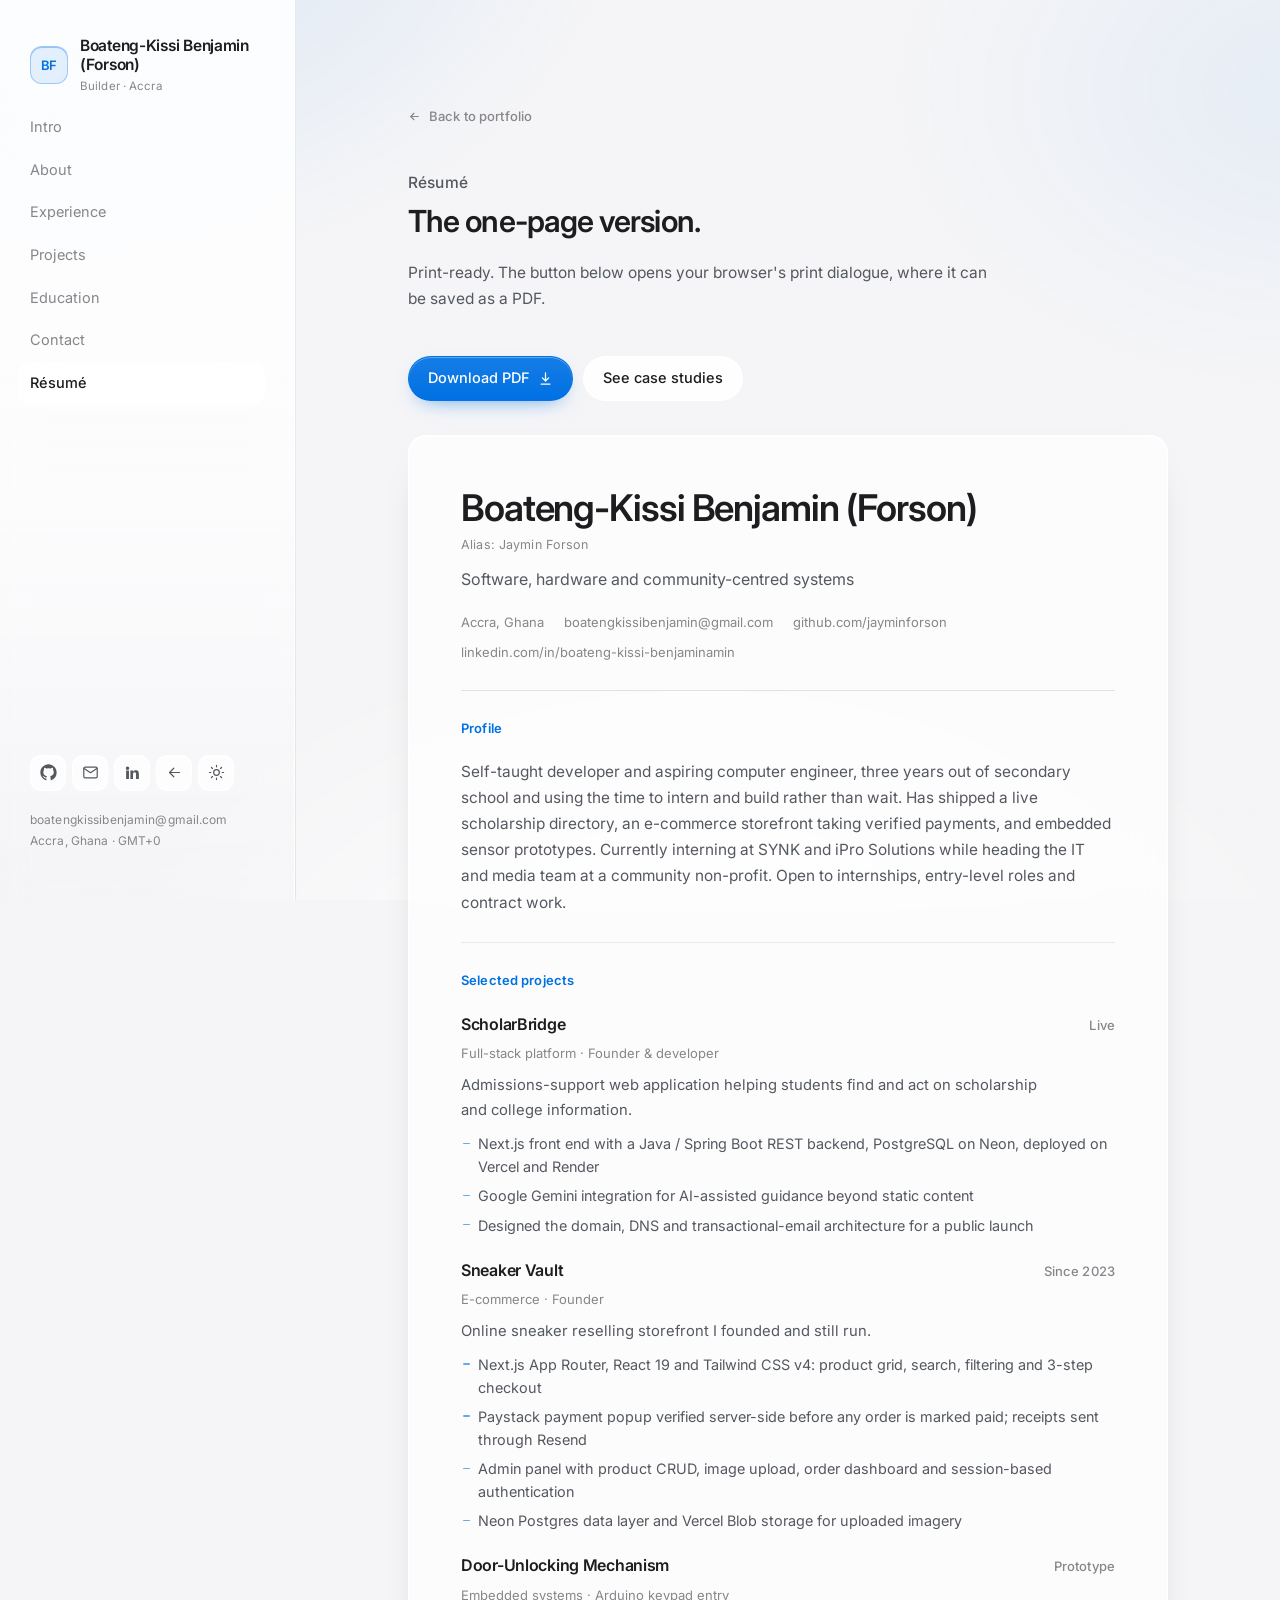
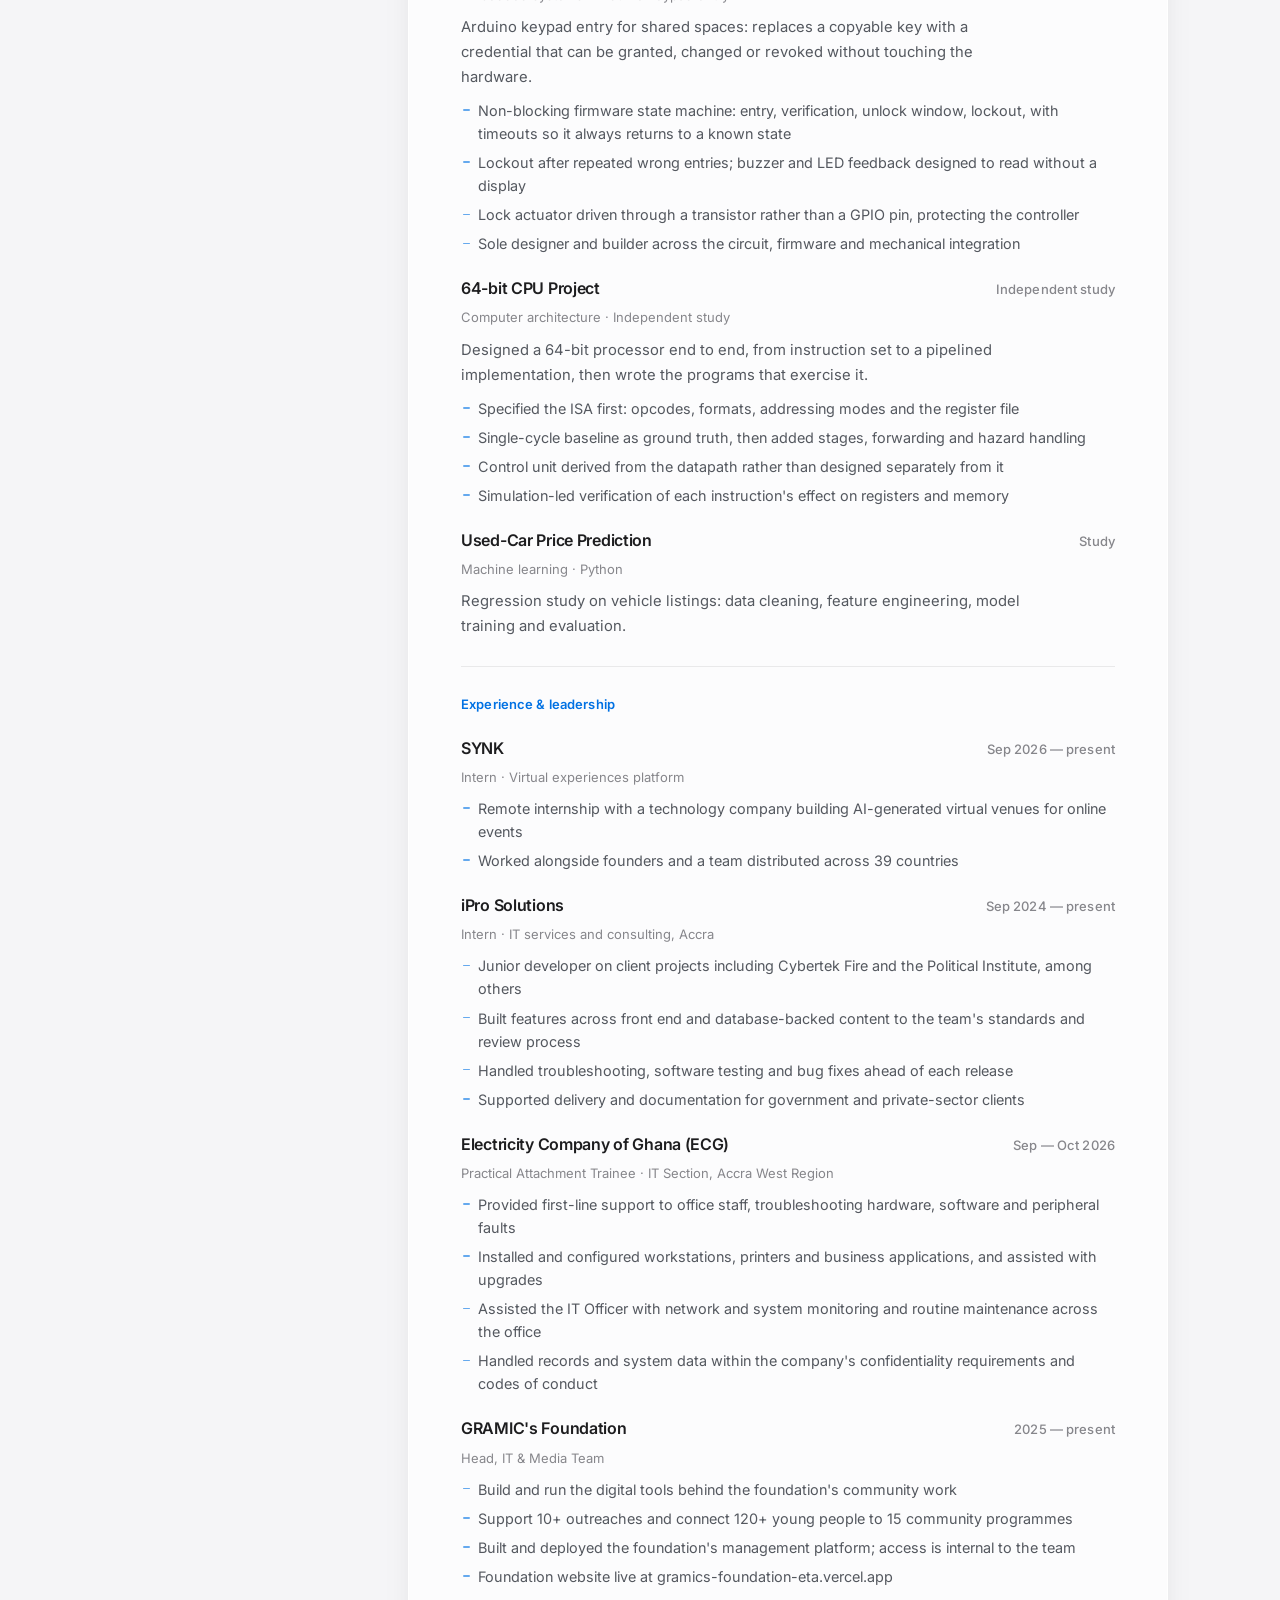
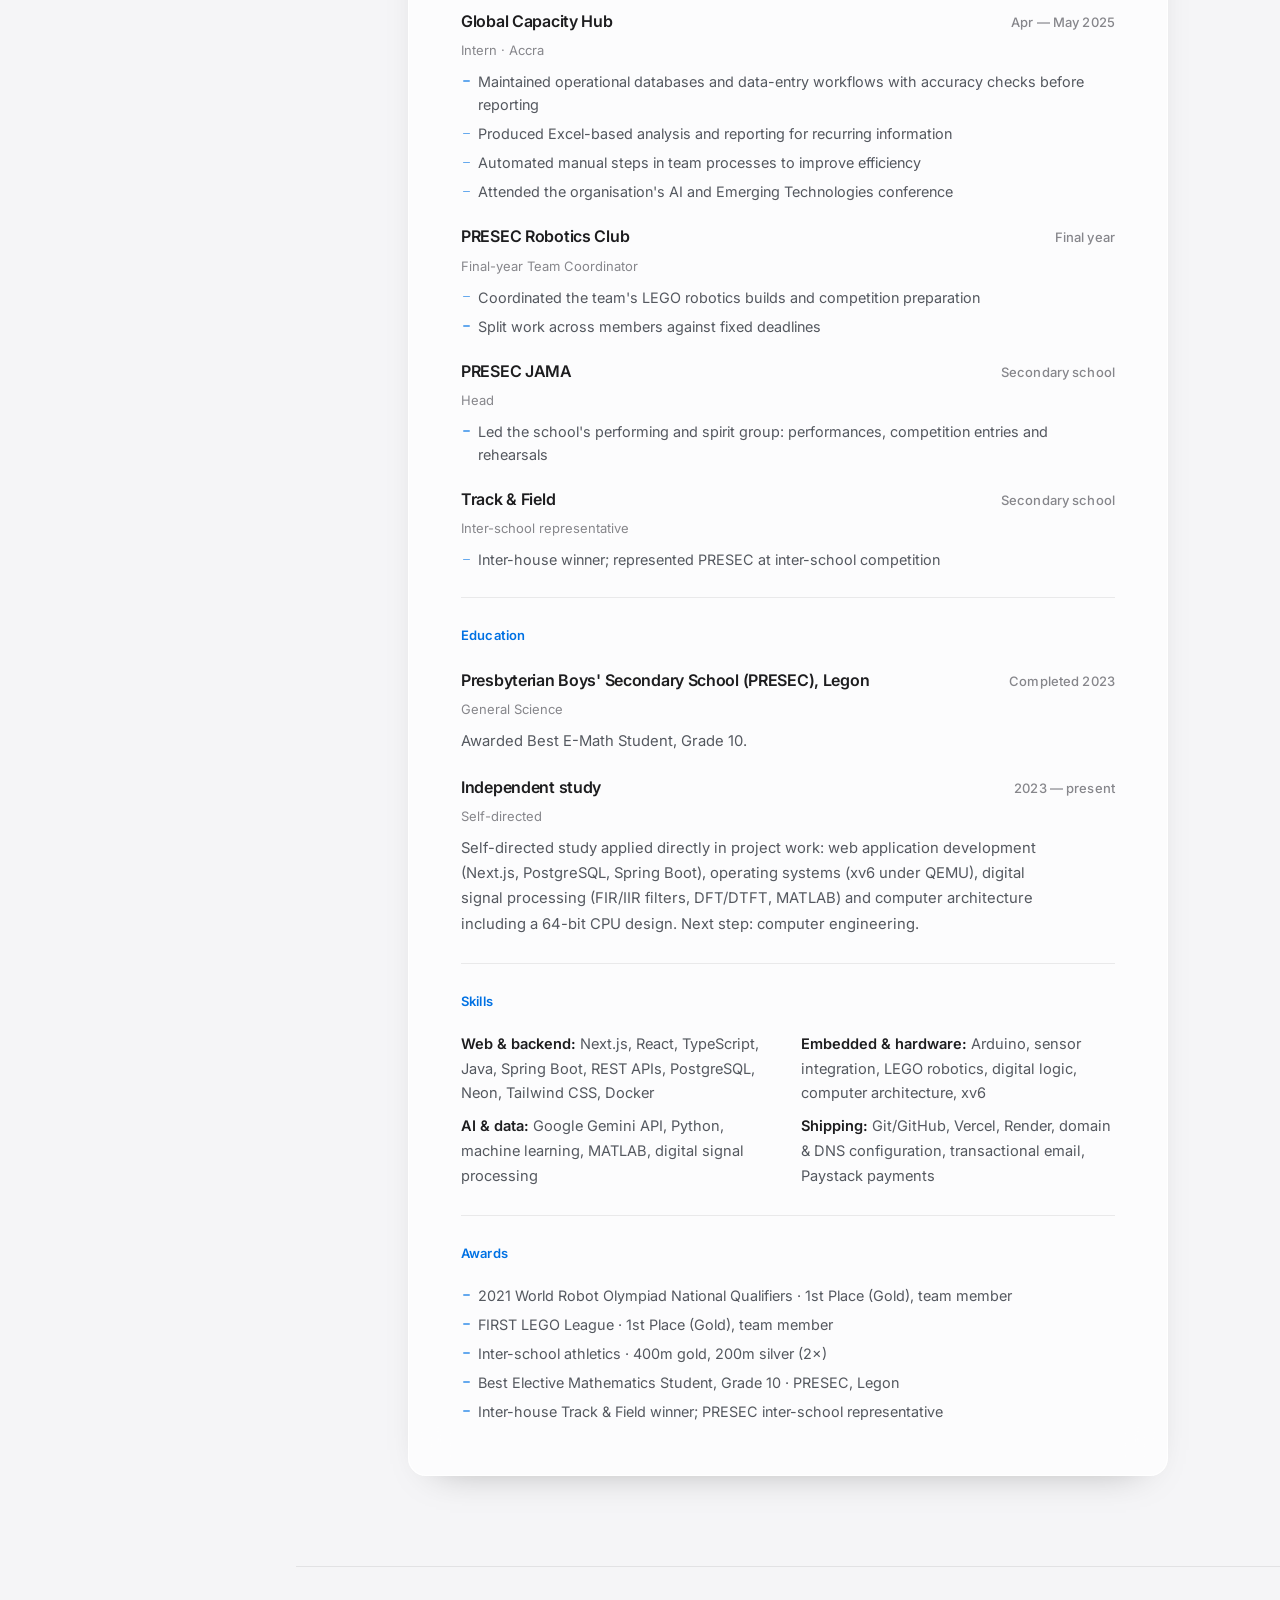
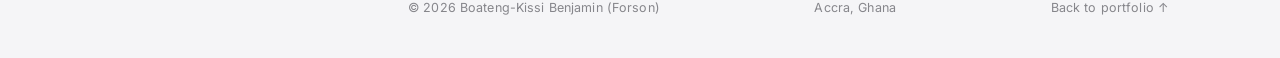
==== resume.html @ 43b71f5b "Drop the Sneaker Vault site link from the resume contact line The contact line already carried Linke" ====
<!DOCTYPE html>
<html lang="en" data-theme="light">
<head>
<meta charset="utf-8">
<meta name="viewport" content="width=device-width, initial-scale=1">
<title>Résumé — Boateng-Kissi Benjamin (Forson)</title>
<meta name="description" content="One-page résumé for Boateng-Kissi Benjamin (Forson): software platforms, embedded systems, community leadership and entrepreneurship.">
<meta name="theme-color" content="#f5f5f7">
<link rel="icon" href="assets/favicon.svg" type="image/svg+xml">
<meta property="og:type" content="website">
<meta property="og:title" content="Résumé — Boateng-Kissi Benjamin (Forson)">
<meta property="og:description" content="Software platforms, embedded systems, community leadership and entrepreneurship.">
<meta property="og:image" content="https://jayminforson.github.io/portfolio/assets/img/og-cover.png">
<meta name="twitter:card" content="summary_large_image">
<link rel="preconnect" href="https://fonts.googleapis.com">
<link rel="preconnect" href="https://fonts.gstatic.com" crossorigin>
<link href="https://fonts.googleapis.com/css2?family=Inter:wght@400;500;600&family=JetBrains+Mono:wght@400&display=swap" rel="stylesheet">
<link rel="stylesheet" href="assets/css/styles.css">
</head>
<body>
<a class="skip-link" href="#main">Skip to content</a>

<header class="topbar">
  <a class="brandmark" href="index.html">
    <span class="mono-badge" aria-hidden="true">BF</span>
    <span class="brandtext">B. Forson<span>Builder</span></span>
  </a>
  <div class="topbar-actions">
    <button class="iconbtn" data-theme-toggle type="button" aria-label="Switch to dark theme">
      <svg class="moon" viewBox="0 0 24 24" fill="none" stroke="currentColor" stroke-width="1.7" stroke-linecap="round" stroke-linejoin="round" aria-hidden="true"><path d="M21 12.79A9 9 0 1 1 11.21 3 7 7 0 0 0 21 12.79z"/></svg>
      <svg class="sun" viewBox="0 0 24 24" fill="none" stroke="currentColor" stroke-width="1.7" stroke-linecap="round" stroke-linejoin="round" aria-hidden="true"><circle cx="12" cy="12" r="4"/><path d="M12 2v2M12 20v2M4.9 4.9l1.4 1.4M17.7 17.7l1.4 1.4M2 12h2M20 12h2M4.9 19.1l1.4-1.4M17.7 6.3l1.4-1.4"/></svg>
    </button>
    <button class="iconbtn" id="menuBtn" type="button" aria-label="Open menu" aria-expanded="false" aria-controls="mobileNav">
      <svg viewBox="0 0 24 24" fill="none" stroke="currentColor" stroke-width="1.8" stroke-linecap="round" aria-hidden="true"><path d="M4 7h16M4 12h16M4 17h16"/></svg>
    </button>
  </div>
</header>

<nav id="mobileNav" aria-label="Primary">
  <div class="nav">
    <a href="index.html"><i>01</i> Intro</a>
    <a href="index.html#about"><i>02</i> About</a>
    <a href="index.html#experience"><i>03</i> Experience</a>
    <a href="index.html#projects"><i>04</i> Projects</a>
    <a href="index.html#education"><i>05</i> Education</a>
    <a href="index.html#contact"><i>06</i> Contact</a>
    <a href="resume.html"><i>07</i> Résumé</a>
  </div>
</nav>

<aside class="sidebar">
  <div>
    <div class="brandmark">
      <span class="mono-badge" aria-hidden="true">BF</span>
      <span class="brandtext">Boateng-Kissi Benjamin (Forson)<span>Builder · Accra</span></span>
    </div>
    <nav class="nav" aria-label="Sections">
      <a href="index.html#intro"><i>01</i> Intro</a>
      <a href="index.html#about"><i>02</i> About</a>
      <a href="index.html#experience"><i>03</i> Experience</a>
      <a href="index.html#projects"><i>04</i> Projects</a>
      <a href="index.html#education"><i>05</i> Education</a>
      <a href="index.html#contact"><i>06</i> Contact</a>
      <a href="resume.html" class="is-active"><i>07</i> Résumé</a>
    </nav>
  </div>

  <div class="sidefoot">
    <div class="socials">
      <a class="iconbtn" href="https://github.com/jayminforson" target="_blank" rel="noopener" aria-label="GitHub">
        <svg viewBox="0 0 24 24" fill="currentColor" aria-hidden="true"><path d="M12 .5C5.73.5.5 5.73.5 12.02c0 5.1 3.29 9.42 7.86 10.95.58.11.79-.25.79-.56v-2c-3.2.7-3.87-1.54-3.87-1.54-.53-1.34-1.29-1.7-1.29-1.7-1.05-.72.08-.7.08-.7 1.16.08 1.77 1.2 1.77 1.2 1.03 1.77 2.7 1.26 3.36.96.1-.75.4-1.26.73-1.55-2.55-.29-5.24-1.28-5.24-5.7 0-1.26.45-2.29 1.19-3.1-.12-.29-.52-1.46.11-3.05 0 0 .97-.31 3.18 1.18a11 11 0 0 1 5.8 0c2.2-1.49 3.17-1.18 3.17-1.18.63 1.59.23 2.76.12 3.05.74.81 1.18 1.84 1.18 3.1 0 4.43-2.69 5.4-5.25 5.69.41.36.78 1.06.78 2.14v3.17c0 .31.21.68.8.56A11.53 11.53 0 0 0 23.5 12.02C23.5 5.73 18.27.5 12 .5z"/></svg>
      </a>
      <a class="iconbtn" href="mailto:boatengkissibenjamin@gmail.com" aria-label="Email">
        <svg viewBox="0 0 24 24" fill="none" stroke="currentColor" stroke-width="1.7" stroke-linecap="round" stroke-linejoin="round" aria-hidden="true"><rect x="2.5" y="4.5" width="19" height="15" rx="2"/><path d="m3 6.5 9 6 9-6"/></svg>
      </a>
      <a class="iconbtn" href="https://www.linkedin.com/in/boateng-kissi-benjaminamin" target="_blank" rel="noopener" aria-label="LinkedIn">
        <svg viewBox="0 0 24 24" fill="currentColor" aria-hidden="true"><path d="M4.98 3.5a2.5 2.5 0 1 1 0 5 2.5 2.5 0 0 1 0-5zM3 9h4v12H3zM9 9h3.8v1.7h.05c.53-.95 1.83-1.95 3.77-1.95C20.4 8.75 21 11.1 21 14.2V21h-4v-6c0-1.43-.03-3.27-2-3.27-2 0-2.3 1.56-2.3 3.17V21H9z"/></svg>
      </a>
      <a class="iconbtn" href="index.html" aria-label="Back to portfolio">
        <svg viewBox="0 0 24 24" fill="none" stroke="currentColor" stroke-width="1.7" stroke-linecap="round" stroke-linejoin="round" aria-hidden="true"><path d="M19 12H5M11 18l-6-6 6-6"/></svg>
      </a>
      <button class="iconbtn" data-theme-toggle type="button" aria-label="Switch to dark theme">
        <svg class="moon" viewBox="0 0 24 24" fill="none" stroke="currentColor" stroke-width="1.7" stroke-linecap="round" stroke-linejoin="round" aria-hidden="true"><path d="M21 12.79A9 9 0 1 1 11.21 3 7 7 0 0 0 21 12.79z"/></svg>
        <svg class="sun" viewBox="0 0 24 24" fill="none" stroke="currentColor" stroke-width="1.7" stroke-linecap="round" stroke-linejoin="round" aria-hidden="true"><circle cx="12" cy="12" r="4"/><path d="M12 2v2M12 20v2M4.9 4.9l1.4 1.4M17.7 17.7l1.4 1.4M2 12h2M20 12h2M4.9 19.1l1.4-1.4M17.7 6.3l1.4-1.4"/></svg>
      </button>
    </div>
    <p class="sideline">boatengkissibenjamin@gmail.com<br>Accra, Ghana · GMT+0</p>
  </div>
</aside>

<main class="main" id="main">

  <section class="section cs-top">
    <div class="wrap">
      <a class="backlink no-print" href="index.html">
        <svg viewBox="0 0 24 24" fill="none" stroke="currentColor" stroke-width="2" stroke-linecap="round" stroke-linejoin="round" aria-hidden="true"><path d="M19 12H5M11 18l-6-6 6-6"/></svg>
        Back to portfolio
      </a>

      <div class="section-head reveal no-print">
        <p class="sec-label"><b>R</b> Résumé</p>
        <h1>The one-page version.</h1>
        <p>Print-ready. The button below opens your browser's print dialogue, where it can be saved as a PDF.</p>
      </div>

      <div class="hero-links no-print" style="margin-bottom:34px">
        <button class="btn btn--solid" type="button" data-print>
          Download PDF
          <svg viewBox="0 0 24 24" fill="none" stroke="currentColor" stroke-width="2" stroke-linecap="round" stroke-linejoin="round" aria-hidden="true"><path d="M12 3v12M7 11l5 5 5-5M5 21h14"/></svg>
        </button>
        <a class="btn" href="index.html#projects">See case studies</a>
      </div>

      <article class="resume-doc reveal">
        <header>
          <p class="res-name">Boateng-Kissi Benjamin (Forson)<span>Alias: Jaymin Forson</span></p>
          <p class="res-sub">Software, hardware and community-centred systems</p>
          <div class="contact-line">
            <span>Accra, Ghana</span>
            <a href="mailto:boatengkissibenjamin@gmail.com">boatengkissibenjamin@gmail.com</a>
            <a href="https://github.com/jayminforson">github.com/jayminforson</a>
            <a href="https://www.linkedin.com/in/boateng-kissi-benjaminamin">linkedin.com/in/boateng-kissi-benjaminamin</a>
          </div>
        </header>

        <div class="res-block">
          <h2>Profile</h2>
          <p style="font-size:15.4px;color:var(--text-2);margin:0;max-width:66ch">
            Self-taught developer and aspiring computer engineer, three years out of
            secondary school and using the time to intern and build rather than wait. Has
            shipped a live scholarship directory, an e-commerce storefront taking verified
            payments, and embedded sensor prototypes. Currently interning at SYNK and iPro
            Solutions while heading the IT and media team at a community non-profit. Open to
            internships, entry-level roles and contract work.
          </p>
        </div>

        <div class="res-block">
          <h2>Selected projects</h2>

          <div class="res-item">
            <div class="res-top">
              <div><h3>ScholarBridge</h3><span class="res-sub2">Full-stack platform · Founder &amp; developer</span></div>
              <span class="res-date">Live</span>
            </div>
            <p>Admissions-support web application helping students find and act on scholarship and college information.</p>
            <ul>
              <li>Next.js front end with a Java / Spring Boot REST backend, PostgreSQL on Neon, deployed on Vercel and Render</li>
              <li>Google Gemini integration for AI-assisted guidance beyond static content</li>
              <li>Designed the domain, DNS and transactional-email architecture for a public launch</li>
            </ul>
          </div>

          <div class="res-item">
            <div class="res-top">
              <div><h3>Sneaker Vault</h3><span class="res-sub2">E-commerce · Founder</span></div>
              <span class="res-date">Since 2023</span>
            </div>
            <p>Online sneaker reselling storefront I founded and still run.</p>
            <ul>
              <li>Next.js App Router, React 19 and Tailwind CSS v4: product grid, search, filtering and 3-step checkout</li>
              <li>Paystack payment popup verified server-side before any order is marked paid; receipts sent through Resend</li>
              <li>Admin panel with product CRUD, image upload, order dashboard and session-based authentication</li>
              <li>Neon Postgres data layer and Vercel Blob storage for uploaded imagery</li>
            </ul>
          </div>

          <div class="res-item">
            <div class="res-top">
              <div><h3>Door-Unlocking Mechanism</h3><span class="res-sub2">Embedded systems · Arduino keypad entry</span></div>
              <span class="res-date">Prototype</span>
            </div>
            <p>Arduino keypad entry for shared spaces: replaces a copyable key with a credential that can be granted, changed or revoked without touching the hardware.</p>
            <ul>
              <li>Non-blocking firmware state machine: entry, verification, unlock window, lockout, with timeouts so it always returns to a known state</li>
              <li>Lockout after repeated wrong entries; buzzer and LED feedback designed to read without a display</li>
              <li>Lock actuator driven through a transistor rather than a GPIO pin, protecting the controller</li>
              <li>Sole designer and builder across the circuit, firmware and mechanical integration</li>
            </ul>
          </div>

          <div class="res-item">
            <div class="res-top">
              <div><h3>64-bit CPU Project</h3><span class="res-sub2">Computer architecture · Independent study</span></div>
              <span class="res-date">Independent study</span>
            </div>
            <p>Designed a 64-bit processor end to end, from instruction set to a pipelined implementation, then wrote the programs that exercise it.</p>
            <ul>
              <li>Specified the ISA first: opcodes, formats, addressing modes and the register file</li>
              <li>Single-cycle baseline as ground truth, then added stages, forwarding and hazard handling</li>
              <li>Control unit derived from the datapath rather than designed separately from it</li>
              <li>Simulation-led verification of each instruction's effect on registers and memory</li>
            </ul>
          </div>

          <div class="res-item">
            <div class="res-top">
              <div><h3>Used-Car Price Prediction</h3><span class="res-sub2">Machine learning · Python</span></div>
              <span class="res-date">Study</span>
            </div>
            <p>Regression study on vehicle listings: data cleaning, feature engineering, model training and evaluation.</p>
          </div>
        </div>

        <div class="res-block">
          <h2>Experience &amp; leadership</h2>

          <div class="res-item">
            <div class="res-top">
              <div><h3>SYNK</h3><span class="res-sub2">Intern &middot; Virtual experiences platform</span></div>
              <span class="res-date">Sep 2026 — present</span>
            </div>
            <ul>
              <li>Remote internship with a technology company building AI-generated virtual venues for online events</li>
              <li>Worked alongside founders and a team distributed across 39 countries</li>
            </ul>
          </div>

          <div class="res-item">
            <div class="res-top">
              <div><h3>iPro Solutions</h3><span class="res-sub2">Intern &middot; IT services and consulting, Accra</span></div>
              <span class="res-date">Sep 2024 — present</span>
            </div>
            <ul>
              <li>Junior developer on client projects including Cybertek Fire and the Political Institute, among others</li>
              <li>Built features across front end and database-backed content to the team's standards and review process</li>
              <li>Handled troubleshooting, software testing and bug fixes ahead of each release</li>
              <li>Supported delivery and documentation for government and private-sector clients</li>
            </ul>
          </div>

          <div class="res-item">
            <div class="res-top">
              <div><h3>Electricity Company of Ghana (ECG)</h3><span class="res-sub2">Practical Attachment Trainee &middot; IT Section, Accra West Region</span></div>
              <span class="res-date">Sep — Oct 2026</span>
            </div>
            <ul>
              <li>Provided first-line support to office staff, troubleshooting hardware, software and peripheral faults</li>
              <li>Installed and configured workstations, printers and business applications, and assisted with upgrades</li>
              <li>Assisted the IT Officer with network and system monitoring and routine maintenance across the office</li>
              <li>Handled records and system data within the company's confidentiality requirements and codes of conduct</li>
            </ul>
          </div>

          <div class="res-item">
            <div class="res-top">
              <div><h3>GRAMIC's Foundation</h3><span class="res-sub2">Head, IT &amp; Media Team</span></div>
              <span class="res-date">2025 — present</span>
            </div>
            <ul>
              <li>Build and run the digital tools behind the foundation's community work</li>
              <li>Support 10+ outreaches and connect 120+ young people to 15 community programmes</li>
              <li>Built and deployed the foundation's management platform; access is internal to the team</li>
              <li>Foundation website live at gramics-foundation-eta.vercel.app</li>
            </ul>
          </div>

          <div class="res-item">
            <div class="res-top">
              <div><h3>Global Capacity Hub</h3><span class="res-sub2">Intern &middot; Accra</span></div>
              <span class="res-date">Apr — May 2025</span>
            </div>
            <ul>
              <li>Maintained operational databases and data-entry workflows with accuracy checks before reporting</li>
              <li>Produced Excel-based analysis and reporting for recurring information</li>
              <li>Automated manual steps in team processes to improve efficiency</li>
              <li>Attended the organisation's AI and Emerging Technologies conference</li>
            </ul>
          </div>

          <div class="res-item">
            <div class="res-top">
              <div><h3>PRESEC Robotics Club</h3><span class="res-sub2">Final-year Team Coordinator</span></div>
              <span class="res-date">Final year</span>
            </div>
            <ul>
              <li>Coordinated the team's LEGO robotics builds and competition preparation</li>
              <li>Split work across members against fixed deadlines</li>
            </ul>
          </div>

          <div class="res-item">
            <div class="res-top">
              <div><h3>PRESEC JAMA</h3><span class="res-sub2">Head</span></div>
              <span class="res-date">Secondary school</span>
            </div>
            <ul>
              <li>Led the school's performing and spirit group: performances, competition entries and rehearsals</li>
            </ul>
          </div>

          <div class="res-item">
            <div class="res-top">
              <div><h3>Track &amp; Field</h3><span class="res-sub2">Inter-school representative</span></div>
              <span class="res-date">Secondary school</span>
            </div>
            <ul>
              <li>Inter-house winner; represented PRESEC at inter-school competition</li>
            </ul>
          </div>
        </div>

        <div class="res-block">
          <h2>Education</h2>
          <div class="res-item">
            <div class="res-top">
              <div><h3>Presbyterian Boys' Secondary School (PRESEC), Legon</h3><span class="res-sub2">General Science</span></div>
              <span class="res-date">Completed 2023</span>
            </div>
            <p>Awarded Best E-Math Student, Grade 10.</p>
          </div>
          <div class="res-item">
            <div class="res-top">
              <div><h3>Independent study</h3><span class="res-sub2">Self-directed</span></div>
              <span class="res-date">2023 — present</span>
            </div>
            <p>Self-directed study applied directly in project work: web application development (Next.js, PostgreSQL, Spring Boot), operating systems (xv6 under QEMU), digital signal processing (FIR/IIR filters, DFT/DTFT, MATLAB) and computer architecture including a 64-bit CPU design. Next step: computer engineering.</p>
          </div>
        </div>

        <div class="res-block">
          <h2>Skills</h2>
          <div class="res-cols">
            <div>
              <p><strong>Web &amp; backend:</strong> Next.js, React, TypeScript, Java, Spring Boot, REST APIs, PostgreSQL, Neon, Tailwind CSS, Docker</p>
              <p style="margin-top:8px"><strong>AI &amp; data:</strong> Google Gemini API, Python, machine learning, MATLAB, digital signal processing</p>
            </div>
            <div>
              <p><strong>Embedded &amp; hardware:</strong> Arduino, sensor integration, LEGO robotics, digital logic, computer architecture, xv6</p>
              <p style="margin-top:8px"><strong>Shipping:</strong> Git/GitHub, Vercel, Render, domain &amp; DNS configuration, transactional email, Paystack payments</p>
            </div>
          </div>
        </div>

        <div class="res-block">
          <h2>Awards</h2>
          <div class="res-item">
            <ul>
              <li>2021 World Robot Olympiad National Qualifiers · 1st Place (Gold), team member</li>
              <li>FIRST LEGO League · 1st Place (Gold), team member</li>
              <li>Inter-school athletics · 400m gold, 200m silver (2&times;)</li>
              <li>Best Elective Mathematics Student, Grade 10 · PRESEC, Legon</li>
              <li>Inter-house Track &amp; Field winner; PRESEC inter-school representative</li>
            </ul>
          </div>
        </div>
      </article>
    </div>
  </section>

  <footer class="site-footer no-print">
    <div class="wrap">
      <div class="footline">
        <span>&copy; <span data-year>2026</span> Boateng-Kissi Benjamin (Forson)</span>
        <span>Accra, Ghana</span>
        <a href="index.html">Back to portfolio ↑</a>
      </div>
    </div>
  </footer>

</main>

<script src="assets/js/main.js" defer></script>
</body>
</html>
---- assets/css/styles.css ----
/* ============================================================
   Boateng-Kissi Benjamin Forson — personal portfolio
   Single-column, sidebar-led. Liquid-glass, light-first with a
   dark toggle. No build step.
   ============================================================ */

:root{
  color-scheme:dark;
  --bg:#0b0c0e;
  --bg-2:rgba(255,255,255,.05);
  --bg-3:rgba(255,255,255,.085);
  --text:#f2f2f4;
  --text-2:#a9aeb6;
  --text-3:#787d86;
  --line:rgba(255,255,255,.11);
  --line-2:rgba(255,255,255,.075);
  --accent:#0a84ff;
  --accent-ink:#ffffff;
  --accent-soft:rgba(10,132,255,.18);
  --ok:#30d158;
  --shadow:0 18px 44px -26px rgba(0,0,0,.95);
  --sidebar:296px;
  --col:760px;
  --r:14px;
  --r-lg:18px;
  --glass:rgba(255,255,255,.055);
  --glass-2:rgba(255,255,255,.09);
  --glass-b:rgba(255,255,255,.11);
  --hi:rgba(255,255,255,.15);
  --blur:saturate(180%) blur(22px);
  --f-display:"Inter",ui-sans-serif,system-ui,-apple-system,sans-serif;
  --f-body:"Inter",ui-sans-serif,system-ui,-apple-system,sans-serif;
  --f-mono:"JetBrains Mono",ui-monospace,SFMono-Regular,Menlo,monospace;
  --ease:cubic-bezier(.32,.72,.28,1);
}

[data-theme="light"]{
  color-scheme:light;
  --bg:#f5f5f7;
  --bg-2:rgba(255,255,255,.72);
  --bg-3:rgba(255,255,255,.92);
  --text:#1d1d1f;
  --text-2:#54585f;
  --text-3:#86868b;
  --line:rgba(0,0,0,.11);
  --line-2:rgba(0,0,0,.075);
  --accent:#0071e3;
  --accent-ink:#ffffff;
  --accent-soft:rgba(0,113,227,.1);
  --ok:#34c759;
  --shadow:0 16px 40px -28px rgba(0,0,0,.4);
  --glass:rgba(255,255,255,.7);
  --glass-2:rgba(255,255,255,.88);
  --glass-b:rgba(255,255,255,.95);
  --hi:rgba(255,255,255,1);
  --blur:saturate(180%) blur(20px);
}

*,*::before,*::after{box-sizing:border-box}
html{-webkit-text-size-adjust:100%;scroll-behavior:smooth}
@media (prefers-reduced-motion:reduce){html{scroll-behavior:auto}}
body{
  margin:0;background:var(--bg);color:var(--text);
  font-family:var(--f-body);font-size:16px;line-height:1.7;
  -webkit-font-smoothing:antialiased;text-rendering:optimizeLegibility;
  overflow-x:hidden;
}
body::before{
  content:"";position:fixed;inset:0;z-index:-1;pointer-events:none;
  background:
    radial-gradient(880px 620px at 6% -12%, color-mix(in srgb,var(--accent) 26%,transparent), transparent 64%),
    radial-gradient(720px 520px at 102% 10%, color-mix(in srgb,var(--accent) 12%,transparent), transparent 60%),
    radial-gradient(1100px 720px at 55% 115%, rgba(255,255,255,.06), transparent 62%);
}
[data-theme="light"] body::before{
  background:
    radial-gradient(880px 620px at 6% -12%, color-mix(in srgb,var(--accent) 12%,transparent), transparent 62%),
    radial-gradient(720px 520px at 102% 10%, color-mix(in srgb,var(--accent) 6%,transparent), transparent 58%),
    radial-gradient(1100px 720px at 55% 115%, rgba(255,255,255,.9), transparent 60%);
}
img,svg{max-width:100%;display:block}
a{color:inherit;text-decoration:none}
p{margin:0 0 1.1em}
ul{margin:0;padding:0;list-style:none}
button{font:inherit;color:inherit;cursor:pointer}
::selection{background:var(--accent);color:var(--accent-ink)}
code{font-family:var(--f-mono);font-size:.9em}

.sr-only{position:absolute;width:1px;height:1px;padding:0;margin:-1px;overflow:hidden;clip:rect(0,0,0,0);white-space:nowrap;border:0}
.skip-link{position:fixed;top:-60px;left:16px;z-index:200;background:var(--accent);color:var(--accent-ink);
  padding:10px 18px;border-radius:100px;font-size:14px;font-weight:500;transition:top .2s}
.skip-link:focus{top:16px}

:focus-visible{outline:2px solid var(--accent);outline-offset:3px;border-radius:8px}

/* ---------- glass ---------- */
.glass,
.sidebar,.topbar,#mobileNav,.pill,.btn,.tag,.iconbtn,.copybtn,.mono-badge,
.fact,.spec,.resume-doc,.proj,.callout,.nav a.is-active{
  -webkit-backdrop-filter:var(--blur);
  backdrop-filter:var(--blur);
}

/* ---------- layout ---------- */
.shell{display:block}
.sidebar{
  position:fixed;top:0;left:0;bottom:0;width:var(--sidebar);z-index:60;
  padding:clamp(28px,4vh,52px) 30px;
  display:flex;flex-direction:column;justify-content:space-between;gap:32px;
  background:linear-gradient(180deg,var(--glass-2),var(--glass) 55%,transparent);
  border-right:1px solid var(--line-2);
  box-shadow:inset -1px 0 0 var(--hi);
}

.main{margin-left:var(--sidebar);min-height:100vh;display:flex;flex-direction:column}
.wrap{width:100%;max-width:calc(var(--col) + 2 * clamp(24px,5vw,72px));
  margin:0 auto;padding:0 clamp(24px,5vw,72px)}

/* ---------- sidebar bits ---------- */
.brandmark{display:flex;align-items:center;gap:12px;margin-bottom:14px}
.mono-badge{
  width:38px;height:38px;flex:none;border-radius:12px;
  display:grid;place-items:center;
  font-family:var(--f-body);font-size:13px;font-weight:600;letter-spacing:-.01em;
  background:var(--accent-soft);color:var(--accent);
  border:1px solid color-mix(in srgb,var(--accent) 30%,transparent);
  box-shadow:inset 0 1px 0 color-mix(in srgb,var(--accent) 35%,transparent);
}
.brandtext{font-family:var(--f-display);font-weight:600;font-size:15.5px;line-height:1.25;letter-spacing:-.018em}
.brandtext span{display:block;color:var(--text-3);font-family:var(--f-body);font-size:11.5px;
  font-weight:400;letter-spacing:.01em;margin-top:4px}

.nav{display:flex;flex-direction:column;gap:2px}
.nav a{
  position:relative;display:flex;align-items:center;gap:10px;
  padding:8px 12px;margin-left:-12px;border-radius:10px;
  font-size:14.5px;color:var(--text-3);
  transition:color .2s var(--ease),background .2s var(--ease);
}
.nav a i{display:none}
.nav a::after{content:none}
.nav a:hover{color:var(--text);background:var(--glass)}
.nav a.is-active{color:var(--text);background:var(--glass);
  box-shadow:inset 0 1px 0 var(--hi);font-weight:500}

.sidefoot{display:flex;flex-direction:column;gap:18px}
.socials{display:flex;gap:6px;align-items:center}
.iconbtn{
  width:36px;height:36px;display:grid;place-items:center;border-radius:11px;
  border:1px solid var(--glass-b);background:var(--glass);color:var(--text-2);
  box-shadow:inset 0 1px 0 var(--hi);transition:.2s var(--ease);
}
.iconbtn:hover{color:var(--accent);border-color:color-mix(in srgb,var(--accent) 45%,transparent);
  background:var(--accent-soft);transform:translateY(-1px)}
.iconbtn svg{width:17px;height:17px}
.sideline{font-family:var(--f-body);font-size:12px;letter-spacing:.01em;
  color:var(--text-3);line-height:1.75}

/* ---------- mobile bar ---------- */
.topbar{
  display:none;position:fixed;top:0;left:0;right:0;z-index:70;
  padding:12px clamp(18px,5vw,28px);
  align-items:center;justify-content:space-between;gap:14px;
  background:var(--glass-2);
  border-bottom:1px solid var(--line-2);
  box-shadow:inset 0 -1px 0 var(--hi);
}
.topbar .brandmark{margin:0}
.topbar .mono-badge{width:32px;height:32px;font-size:12px;border-radius:10px}
.topbar-actions{display:flex;gap:8px}
#mobileNav{
  display:none;position:fixed;inset:60px 0 auto 0;z-index:69;
  background:var(--glass-2);border-bottom:1px solid var(--line);
  padding:14px clamp(18px,5vw,28px) 22px;
  box-shadow:inset 0 -1px 0 var(--hi);
}
#mobileNav.open{display:block}
#mobileNav .nav a{font-size:16px;padding:11px 12px;margin-left:-12px;border-radius:12px}

/* ---------- typography ---------- */
.eyebrow{
  font-family:var(--f-body);font-size:12.5px;font-weight:500;letter-spacing:.02em;
  color:var(--accent);margin:0 0 18px;display:flex;align-items:center;gap:10px;
}
.eyebrow::before{content:"";width:24px;height:1px;background:var(--accent);opacity:.6}

h1,h2,h3,h4{font-family:var(--f-display);font-weight:600;letter-spacing:-.024em;margin:0}
.display{font-size:clamp(2.5rem,6.4vw,4.15rem);line-height:1.04;letter-spacing:-.032em;margin:0}
.hero-name{font-size:clamp(2.3rem,5.6vw,3.7rem);line-height:1.06;letter-spacing:-.034em;
  margin:0 0 18px;text-wrap:balance}
.lede{font-size:clamp(1.05rem,1.7vw,1.2rem);line-height:1.6;color:var(--text-2);max-width:62ch}
.muted{color:var(--text-2)}
.accent{color:var(--accent)}
strong{font-weight:600;color:var(--text)}
em{font-style:italic;color:var(--text)}

.section{padding:clamp(64px,10vh,112px) 0;position:relative}
.section + .section{border-top:1px solid var(--line-2)}
.section-head{margin-bottom:clamp(30px,4vw,44px)}
.sec-label{
  font-family:var(--f-body);font-size:13px;font-weight:500;letter-spacing:.01em;
  color:var(--text-3);margin:0 0 10px;display:flex;gap:10px;align-items:baseline;
}
.sec-label b{display:none}
.section-head h2{font-size:clamp(1.5rem,2.6vw,1.9rem);letter-spacing:-.03em}
.section-head p{margin:12px 0 0;color:var(--text-2);max-width:60ch;font-size:15.5px}

/* ---------- hero ---------- */
.hero{padding:clamp(84px,15vh,150px) 0 clamp(56px,8vh,84px)}
.pill{
  display:inline-flex;align-items:center;gap:9px;
  padding:6px 15px 6px 12px;border-radius:100px;
  background:var(--glass);border:1px solid var(--glass-b);
  box-shadow:inset 0 1px 0 var(--hi);
  font-size:12.5px;font-weight:500;color:var(--text-2);
  margin-bottom:26px;
}
.pill .dot{width:7px;height:7px;border-radius:50%;background:var(--ok);
  box-shadow:0 0 0 0 color-mix(in srgb,var(--ok) 70%,transparent);animation:pulse 2.4s infinite}
@keyframes pulse{
  0%{box-shadow:0 0 0 0 color-mix(in srgb,var(--ok) 55%,transparent)}
  70%{box-shadow:0 0 0 8px transparent}
  100%{box-shadow:0 0 0 0 transparent}
}
@media (prefers-reduced-motion:reduce){.pill .dot{animation:none}}
.hero-role{
  font-family:var(--f-display);font-size:clamp(1.1rem,2vw,1.4rem);font-weight:500;
  color:var(--text);letter-spacing:-.022em;margin:0 0 20px;
}
.hero-hook{font-size:clamp(1rem,1.5vw,1.1rem);color:var(--text-2);max-width:60ch;margin-bottom:32px}
.hero-links{display:flex;flex-wrap:wrap;gap:10px}

.btn{
  display:inline-flex;align-items:center;gap:8px;
  padding:9px 19px;border-radius:100px;font-size:14.5px;font-weight:500;
  border:1px solid var(--glass-b);background:var(--glass-2);color:var(--text);
  box-shadow:inset 0 1px 0 var(--hi);
  transition:.2s var(--ease);
}
.btn svg{width:15px;height:15px;transition:transform .2s var(--ease)}
.btn:hover{border-color:color-mix(in srgb,var(--accent) 50%,transparent);color:var(--accent);
  transform:translateY(-1px)}
.btn:hover svg{transform:translate(2px,-2px)}
.btn--solid{
  background:linear-gradient(180deg,color-mix(in srgb,var(--accent) 92%,white),var(--accent));
  border-color:color-mix(in srgb,var(--accent) 70%,transparent);
  color:var(--accent-ink);
  box-shadow:inset 0 1px 0 rgba(255,255,255,.32),0 8px 22px -12px color-mix(in srgb,var(--accent) 80%,transparent);
}
.btn--solid:hover{color:var(--accent-ink);transform:translateY(-1px);
  filter:brightness(1.06)}
.sec-more{display:flex;margin-top:34px}

/* ---------- prose ---------- */
.prose p{font-size:16.5px;line-height:1.75;color:var(--text-2);max-width:66ch}
.prose p:first-child{color:var(--text);font-size:17.5px}
.prose a{color:var(--accent);border-bottom:1px solid color-mix(in srgb,var(--accent) 35%,transparent);
  transition:border-color .18s}
.prose a:hover{border-color:var(--accent)}

.split{display:grid;grid-template-columns:1fr;gap:34px}
@media (min-width:900px){
  .split--media{grid-template-columns:1fr 268px;gap:44px;align-items:start}
}

.frame figcaption{
  font-family:var(--f-body);font-size:12px;letter-spacing:.01em;
  color:var(--text-3);margin-top:11px;
}
figure{margin:0}

/* ---------- timeline ---------- */
.jobs{display:flex;flex-direction:column}
.job{
  display:grid;grid-template-columns:1fr;gap:6px;
  padding:26px 0;border-top:1px solid var(--line-2);position:relative;
}
.job:first-child{border-top:0;padding-top:0}
.job-when{
  font-family:var(--f-body);font-size:13px;font-weight:500;letter-spacing:.01em;
  color:var(--text-3);padding-top:5px;
}
.job h3{font-size:17px;letter-spacing:-.02em;line-height:1.35}
.job h3 a{color:var(--text);transition:color .18s}
.job h3 a:hover{color:var(--accent)}
.job-role{font-family:var(--f-body);font-size:13.5px;font-weight:500;color:var(--accent);
  margin:5px 0 12px;letter-spacing:0}
.job p{font-size:15.4px;color:var(--text-2);margin:0 0 12px;max-width:64ch}
.job ul{display:flex;flex-direction:column;gap:7px;margin-bottom:14px}
.job ul li{position:relative;padding-left:19px;font-size:14.8px;color:var(--text-2);line-height:1.65}
.job ul li::before{content:"";position:absolute;left:2px;top:.72em;width:7px;height:1.5px;
  background:var(--accent);opacity:.6;border-radius:2px}
.tags{display:flex;flex-wrap:wrap;gap:7px}
.tag{
  font-family:var(--f-body);font-size:11.5px;font-weight:500;letter-spacing:.01em;
  color:var(--text-3);border:1px solid var(--glass-b);border-radius:100px;
  padding:4px 11px;background:var(--glass);
  box-shadow:inset 0 1px 0 var(--hi);
}
.tag--accent{color:var(--accent);border-color:color-mix(in srgb,var(--accent) 35%,transparent);
  background:var(--accent-soft)}
@media (min-width:760px){
  .job{grid-template-columns:140px 1fr;gap:26px}
}

/* ---------- projects ---------- */
.projects{display:flex;flex-direction:column;gap:3px}
.proj{
  position:relative;display:grid;grid-template-columns:auto 1fr;gap:16px;
  padding:24px 20px;border-radius:var(--r-lg);
  border:1px solid transparent;
  transition:background .22s var(--ease),border-color .22s var(--ease),transform .22s var(--ease);
}
.proj:hover{background:var(--glass);border-color:var(--glass-b);
  box-shadow:inset 0 1px 0 var(--hi),var(--shadow);transform:translateY(-1px)}
.proj + .proj{border-top:1px solid transparent}
.proj-idx{
  font-family:var(--f-body);font-size:12.5px;font-weight:500;color:var(--text-3);
  padding-top:5px;letter-spacing:.01em;transition:color .2s;
}
.proj:hover .proj-idx{color:var(--accent)}
.proj-folder{display:none}
.proj h3{font-size:17.5px;letter-spacing:-.022em;margin-bottom:9px}
.proj h3 a::after{content:"";position:absolute;inset:0}
.proj h3 a{transition:color .18s}
.proj:hover h3 a{color:var(--accent)}
.proj p{font-size:15.2px;color:var(--text-2);margin:0 0 13px;max-width:62ch}
.proj .tags{margin-bottom:0}
.proj-ext{
  position:absolute;top:24px;right:20px;width:26px;height:26px;
  display:grid;place-items:center;color:var(--text-3);opacity:0;
  transform:translate(-6px,6px);transition:.24s var(--ease);
}
.proj:hover .proj-ext{opacity:1;transform:none;color:var(--accent)}
.proj-ext svg{width:16px;height:16px}
.proj .status{display:inline-block}

.status{
  font-family:var(--f-body);font-size:12px;font-weight:500;letter-spacing:.01em;
  color:var(--text-3);margin-bottom:11px;display:block;
}
.status::before{content:"";display:inline-block;width:6px;height:6px;border-radius:50%;
  vertical-align:1px;margin-right:8px;background:var(--accent)}
.status--planned::before{background:var(--text-3)}

/* ---------- education ---------- */
.edu-list{display:flex;flex-direction:column;gap:0}
.edu{display:grid;grid-template-columns:1fr;gap:4px;padding:22px 0;border-top:1px solid var(--line-2)}
.edu:first-child{border-top:0;padding-top:0}
.edu-when{font-family:var(--f-body);font-size:13px;font-weight:500;letter-spacing:.01em;
  text-transform:none;color:var(--text-3);padding-top:4px}
.edu h3{font-size:16.5px;letter-spacing:-.02em;margin-bottom:5px}
.edu .job-role{margin-bottom:9px}
.edu p{font-size:15.2px;color:var(--text-2);margin:0;max-width:62ch}
.edu ul{display:flex;flex-direction:column;gap:7px;margin-top:11px}
.edu ul li{position:relative;padding-left:19px;font-size:15.2px;color:var(--text-2);line-height:1.6;max-width:62ch}
.edu ul li::before{content:"";position:absolute;left:2px;top:.72em;width:7px;height:1.5px;
  background:var(--accent);opacity:.6;border-radius:2px}
@media (min-width:760px){.edu{grid-template-columns:140px 1fr;gap:26px}}

.factgrid{display:grid;grid-template-columns:repeat(auto-fit,minmax(172px,1fr));gap:12px;margin-top:26px}
.fact{background:var(--glass);border:1px solid var(--glass-b);border-radius:var(--r);
  padding:16px 18px;box-shadow:inset 0 1px 0 var(--hi)}
.fact dt{font-family:var(--f-body);font-size:12px;font-weight:500;letter-spacing:.01em;
  color:var(--text-3);margin-bottom:7px}
.fact dd{margin:0;font-family:var(--f-display);font-size:19px;font-weight:600;letter-spacing:-.024em}
.fact dd small{display:block;font-family:var(--f-body);font-size:12.5px;font-weight:400;
  color:var(--text-3);margin-top:5px;letter-spacing:0}

/* ---------- contact ---------- */
.chan{display:flex;flex-direction:column;border-top:1px solid var(--line-2)}
.chan a,.chan div{
  display:flex;align-items:center;justify-content:space-between;gap:16px;
  padding:17px 4px;border-bottom:1px solid var(--line-2);
  transition:padding .2s var(--ease),color .2s;
}
.chan a:hover{padding-left:12px;color:var(--accent)}
.chan-label{font-family:var(--f-body);font-size:12.5px;font-weight:500;letter-spacing:.01em;
  color:var(--text-3);flex:none;width:104px}
.chan-val{font-size:15.4px;word-break:break-word;text-align:right}
.chan a:hover .chan-label{color:var(--accent)}
.chan .arrow{width:15px;height:15px;flex:none;opacity:.45;transition:.2s}
.chan a:hover .arrow{opacity:1;transform:translate(2px,-2px)}
.copybtn{
  border:1px solid var(--glass-b);background:var(--glass);border-radius:100px;
  font-family:var(--f-body);font-size:12.5px;font-weight:500;letter-spacing:.01em;
  padding:7px 15px;color:var(--text-2);box-shadow:inset 0 1px 0 var(--hi);transition:.18s;
}
.copybtn:hover{color:var(--accent);border-color:color-mix(in srgb,var(--accent) 45%,transparent);
  background:var(--accent-soft)}

/* ---------- footer ---------- */
.site-footer{margin-top:auto;border-top:1px solid var(--line-2);padding:30px 0 40px}
.footline{display:flex;flex-wrap:wrap;gap:14px 26px;align-items:center;justify-content:space-between;
  font-family:var(--f-body);font-size:12.5px;letter-spacing:.01em;color:var(--text-3)}
.footline a{transition:color .18s}
.footline a:hover{color:var(--accent)}

/* ---------- case study ---------- */
.cs-top{padding-top:clamp(72px,12vh,104px)}
.backlink{
  display:inline-flex;align-items:center;gap:8px;font-family:var(--f-body);
  font-size:13px;font-weight:500;letter-spacing:.01em;color:var(--text-3);
  margin-bottom:30px;transition:.18s;
}
.backlink:hover{color:var(--accent);gap:12px}
.backlink svg{width:13px;height:13px}
.cs-kicker{font-family:var(--f-body);font-size:13px;font-weight:500;letter-spacing:.01em;
  color:var(--accent);margin:0 0 14px}
.cs h1{font-size:clamp(2.1rem,5vw,3.1rem);letter-spacing:-.032em;line-height:1.07;margin-bottom:18px}
.cs .lede{margin-bottom:34px}
.frame img{border-radius:var(--r);border:1px solid var(--line-2);width:100%;height:auto}

.spec{display:grid;grid-template-columns:repeat(auto-fit,minmax(190px,1fr));gap:0;
  border:1px solid var(--glass-b);border-radius:var(--r);overflow:hidden;
  background:var(--glass);margin-top:30px;box-shadow:inset 0 1px 0 var(--hi)}
.spec > div{padding:15px 17px;border-right:1px solid var(--line-2);border-bottom:1px solid var(--line-2)}
.spec dt{font-family:var(--f-body);font-size:12px;font-weight:500;letter-spacing:.01em;
  color:var(--text-3);margin-bottom:6px}
.spec dd{margin:0;font-size:14.6px;color:var(--text);line-height:1.55}
.spec dd a{color:var(--accent);word-break:break-all}

.case-section{padding:clamp(38px,5vw,54px) 0;border-top:1px solid var(--line-2)}
.case-section h2{
  font-family:var(--f-body);font-size:13px;font-weight:600;letter-spacing:.01em;
  color:var(--text-3);margin-bottom:20px;
}
.case-body p{font-size:16.4px;line-height:1.75;color:var(--text-2);max-width:68ch}
.case-body p:first-child{color:var(--text)}
.case-body ul{display:flex;flex-direction:column;gap:11px;margin-top:18px}
.case-body ul li{position:relative;padding-left:22px;font-size:15.6px;color:var(--text-2);line-height:1.7;max-width:66ch}
.case-body ul li::before{content:"";position:absolute;left:2px;top:.78em;width:9px;height:1.5px;
  background:var(--accent);opacity:.6;border-radius:2px}
.case-body a{color:var(--accent);border-bottom:1px solid color-mix(in srgb,var(--accent) 35%,transparent)}
.case-body a:hover{border-color:var(--accent)}
.callout{background:var(--accent-soft);border:1px solid color-mix(in srgb,var(--accent) 25%,transparent);
  border-radius:var(--r);padding:20px 22px;margin-top:24px;
  box-shadow:inset 0 1px 0 color-mix(in srgb,var(--accent) 25%,transparent)}
.callout p{margin:0;font-size:15.6px;color:var(--text)}

.linklist{display:flex;flex-direction:column;border-top:1px solid var(--line-2)}
.linklist a{
  display:flex;align-items:baseline;justify-content:space-between;gap:16px;flex-wrap:wrap;
  padding:16px 4px;border-bottom:1px solid var(--line-2);
  font-size:15.5px;transition:.2s var(--ease);border-bottom-color:var(--line-2);
}
.linklist a:hover{padding-left:11px;color:var(--accent);border-bottom-color:color-mix(in srgb,var(--accent) 40%,transparent)}
.linklist span{font-family:var(--f-body);font-size:12.5px;font-weight:500;color:var(--text-3);letter-spacing:.01em}
.linklist a:hover span{color:var(--accent)}

.case-nav{display:flex;gap:14px;flex-wrap:wrap;justify-content:space-between;
  padding-top:26px;margin-top:8px;border-top:1px solid var(--line-2)}
.case-nav a{font-family:var(--f-body);font-size:13px;font-weight:500;letter-spacing:.01em;
  color:var(--text-3);display:inline-flex;align-items:center;gap:9px;transition:.18s}
.case-nav a:hover{color:var(--accent)}
.case-nav a svg{width:14px;height:14px}

/* ---------- resume ---------- */
.resume-doc{background:var(--glass);border:1px solid var(--glass-b);border-radius:var(--r-lg);
  padding:clamp(28px,5vw,52px);box-shadow:inset 0 1px 0 var(--hi),var(--shadow)}
.res-name{font-family:var(--f-display);font-size:clamp(1.7rem,3.4vw,2.3rem);font-weight:600;
  letter-spacing:-.03em;line-height:1.1;margin:0}
.res-name span{display:block;font-family:var(--f-body);font-size:12.5px;font-weight:400;
  letter-spacing:.01em;color:var(--text-3);margin-top:10px}
.res-sub{font-size:16px;color:var(--text-2);margin:14px 0 18px}
.contact-line{display:flex;flex-wrap:wrap;gap:8px 20px;font-family:var(--f-body);font-size:13px;
  color:var(--text-3);padding-bottom:26px;border-bottom:1px solid var(--line)}
.contact-line a:hover{color:var(--accent)}
.res-block{padding:26px 0;border-bottom:1px solid var(--line-2)}
.res-block:last-child{border-bottom:0;padding-bottom:0}
.res-block > h2{
  font-family:var(--f-body);font-size:13px;font-weight:600;letter-spacing:.01em;
  color:var(--accent);margin-bottom:20px;
}
.res-item{margin-bottom:20px}
.res-item:last-child{margin-bottom:0}
.res-top{display:flex;gap:14px;align-items:baseline;justify-content:space-between;flex-wrap:wrap}
.res-top h3{font-size:16px;letter-spacing:-.018em}
.res-sub2{font-family:var(--f-body);font-size:13px;color:var(--text-3);display:block;margin-top:4px}
.res-date{font-family:var(--f-body);font-size:13px;font-weight:500;color:var(--text-3);
  letter-spacing:.01em;white-space:nowrap}
.res-item p{font-size:14.8px;color:var(--text-2);margin:9px 0 0;max-width:64ch}
.res-item ul{display:flex;flex-direction:column;gap:6px;margin-top:9px}
.res-item ul li{position:relative;padding-left:17px;font-size:14.4px;color:var(--text-2);line-height:1.6}
.res-item ul li::before{content:"";position:absolute;left:2px;top:.72em;width:7px;height:1.5px;
  background:var(--accent);opacity:.6;border-radius:2px}
.res-cols{display:grid;grid-template-columns:1fr;gap:10px}
@media (min-width:700px){.res-cols{grid-template-columns:1fr 1fr;gap:26px}}
.res-cols p{font-size:14.6px;color:var(--text-2);margin:0}
.res-cols strong{color:var(--text);font-weight:600}

/* ---------- reveal ---------- */
@media (scripting: enabled){
  .reveal{opacity:0;transform:translateY(18px);
    transition:opacity .65s var(--ease),transform .65s var(--ease)}
  .reveal.in{opacity:1;transform:none}
}
@media (prefers-reduced-motion:reduce){
  .reveal{opacity:1!important;transform:none!important;transition:none}
}

/* ---------- responsive ---------- */
@media (max-width:1023px){
  .sidebar{display:none}
  .main{margin-left:0;padding-top:60px}
  .topbar{display:flex}
  .proj-ext{opacity:1;transform:none}
}
@media (max-width:520px){
  .chan-label{width:auto}
  .chan a,.chan div{flex-direction:column;align-items:flex-start;gap:5px}
  .chan-val{text-align:left}
  .job ul li{font-size:14.4px}
}

/* ---------- print ---------- */
@media print{
  *{backdrop-filter:none!important;-webkit-backdrop-filter:none!important}
  .sidebar,.topbar,#mobileNav,.site-footer,.no-print{display:none!important}
  .main{margin:0}
  body,body::before{background:#fff!important;color:#000}
  body::before{display:none}
  .wrap{max-width:none;padding:0}
  .resume-doc{background:#fff;border:0;box-shadow:none;padding:0;border-radius:0}
  .section{padding:0;border:0}
  .res-block{page-break-inside:avoid;border-bottom:1px solid #ddd;padding:16px 0}
  .res-block > h2{color:#000;border-bottom:1px solid #000;padding-bottom:5px}
  .res-name span,.res-sub,.res-date,.res-item p,.res-item ul li,.res-cols p,.contact-line{color:#333}
  .res-item ul li::before,.job ul li::before{background:#666}
  .fact,.spec{background:#fff;border-color:#ddd;box-shadow:none}
  a{color:#000!important}
  .cs-top{padding-top:0}
}

/* ---------- compat / refinements ---------- */
.btn--primary{background:linear-gradient(180deg,color-mix(in srgb,var(--accent) 92%,white),var(--accent));
  border-color:color-mix(in srgb,var(--accent) 70%,transparent);color:var(--accent-ink);
  box-shadow:inset 0 1px 0 rgba(255,255,255,.32)}
.btn--primary:hover{color:var(--accent-ink);border-color:var(--accent);filter:brightness(1.06)}
.btn--ghost{background:var(--glass);border-color:var(--glass-b);color:var(--text-2);
  box-shadow:inset 0 1px 0 var(--hi)}
.btn--ghost:hover{color:var(--accent);border-color:color-mix(in srgb,var(--accent) 45%,transparent);
  background:var(--accent-soft)}

.section--tight{padding:clamp(36px,6vh,64px) 0}

.cs-hero{display:block}
.cs-hero .spec{margin-top:26px}

.case-grid{display:block}

.sun{display:none}
[data-theme="light"] .moon{display:none}
[data-theme="light"] .sun{display:block}

@media print{
  .case-nav,.backlink,.pill{display:none!important}
  .section{page-break-inside:auto}
}

.hero + .section{border-top:1px solid var(--line-2)}
.cs-top + .section{border-top:0}
.section-head h1{font-size:clamp(1.5rem,2.6vw,1.9rem);letter-spacing:-.03em}

/* ---------- resume: keep the downloaded PDF to two pages ---------- */
@page{size:A4;margin:10mm}
@media print{
  /* a reveal target that was never observed must still print */
  .reveal{opacity:1!important;transform:none!important}

  .res-name{font-size:19.5px;line-height:1.15;letter-spacing:-.02em}
  .res-name span{font-size:10.2px;line-height:1.45;margin-top:4px}
  .res-sub{font-size:12.5px;line-height:1.5;margin:6px 0 8px}
  .contact-line{gap:4px 14px;font-size:10.4px;line-height:1.45;padding-bottom:11px}

  /* let long sections break between items instead of jumping a whole page */
  .res-block{padding:0 0 10px;page-break-inside:auto;break-inside:auto}
  .res-block > h2{font-size:11.2px;line-height:1.45;margin-bottom:5px;padding-bottom:3px}

  /* title, role and date share one line */
  .res-top{flex-wrap:nowrap;gap:0 14px}
  .res-top > div{display:flex;flex-wrap:wrap;align-items:baseline;gap:0 8px;min-width:0}
  .res-top h3{font-size:12.8px;line-height:1.3}
  .res-sub2{font-size:10.2px;line-height:1.4;margin-top:0}
  .res-date{font-size:10.2px;line-height:1.4}

  .res-item{margin-bottom:6px;page-break-inside:avoid;break-inside:avoid}
  .res-item p{font-size:11.8px!important;line-height:1.39;margin-top:5px!important;
    max-width:none!important;orphans:2;widows:2}
  .res-block > p{font-size:11.8px!important;line-height:1.39;margin:0!important;
    max-width:none!important;orphans:2;widows:2}
  .res-item ul{gap:2px;margin-top:4px}
  .res-item ul li{font-size:11.6px;line-height:1.36;padding-left:14px;orphans:2;widows:2}
  .res-item ul li::before{width:6px;top:.66em}

  .res-cols{gap:22px}
  .res-cols p{font-size:11.6px!important;line-height:1.39;margin-top:6px!important}
  .res-cols p:first-child{margin-top:0!important}
}
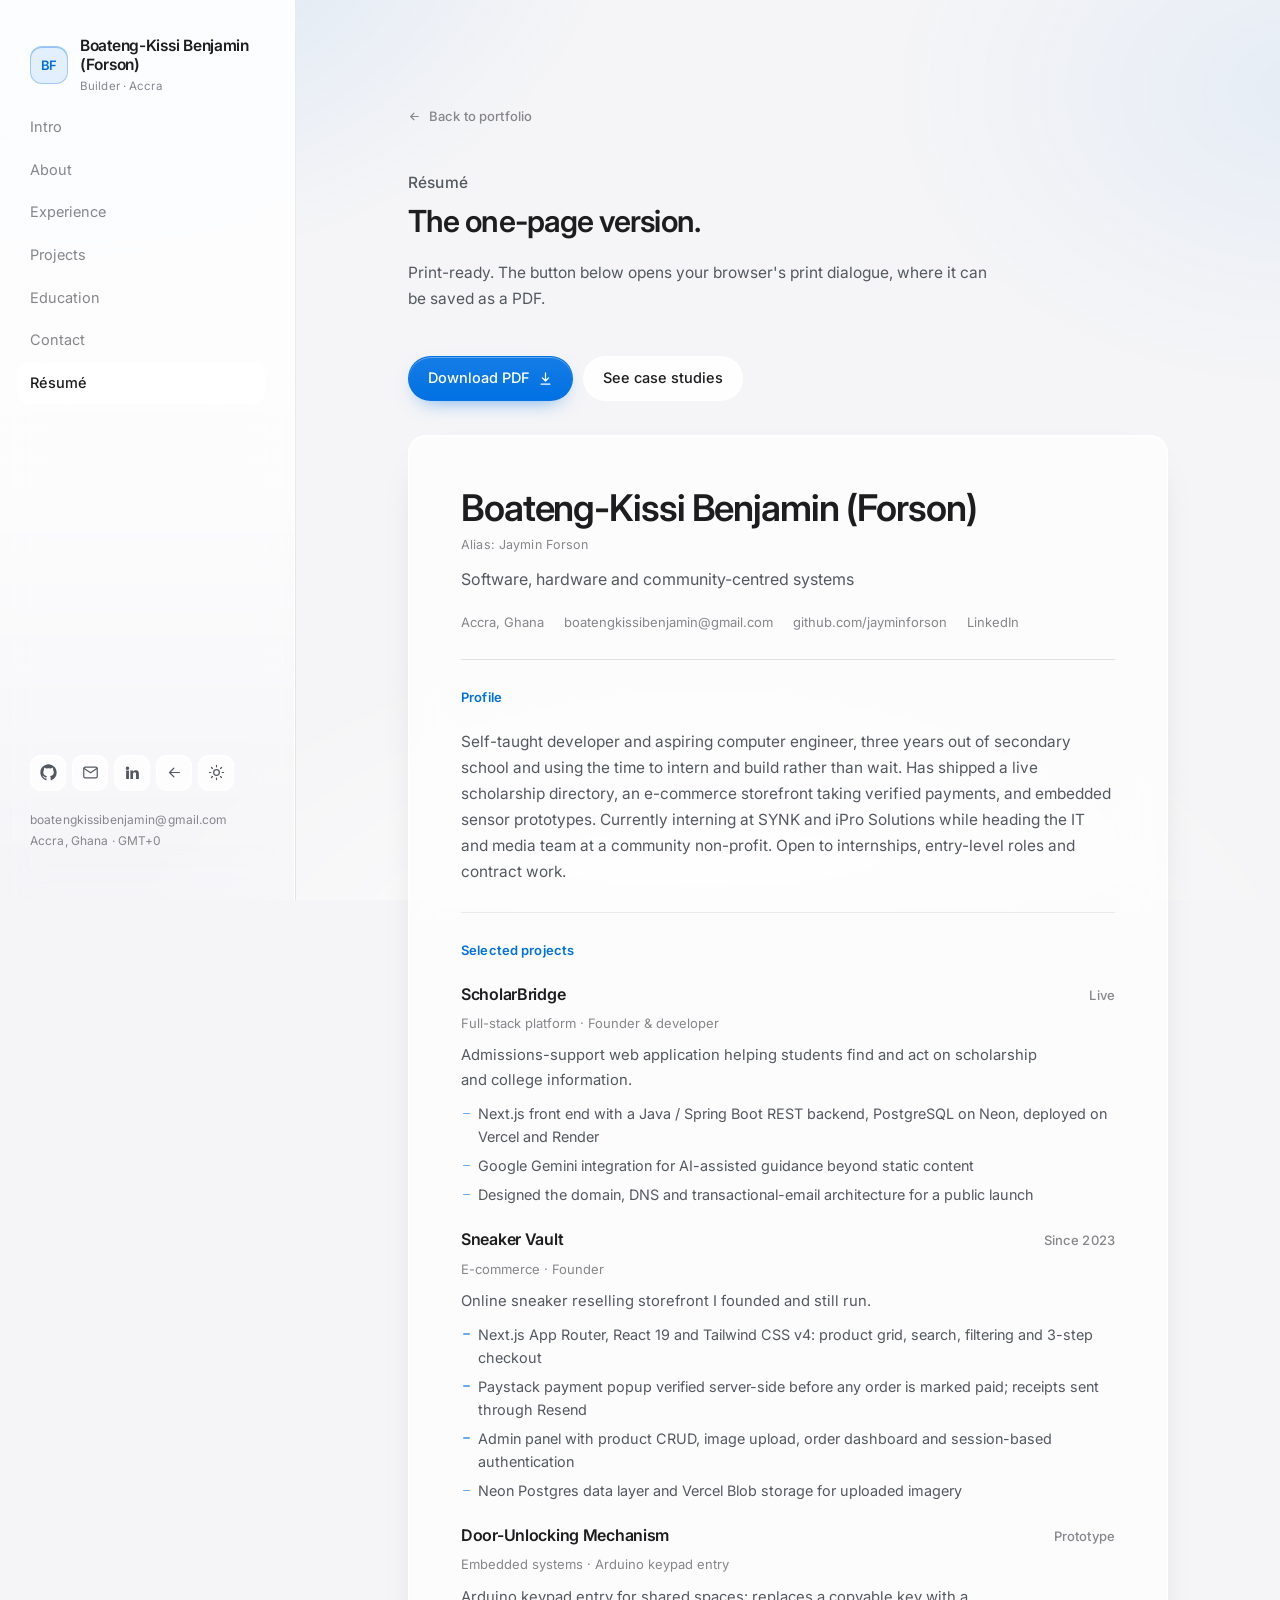
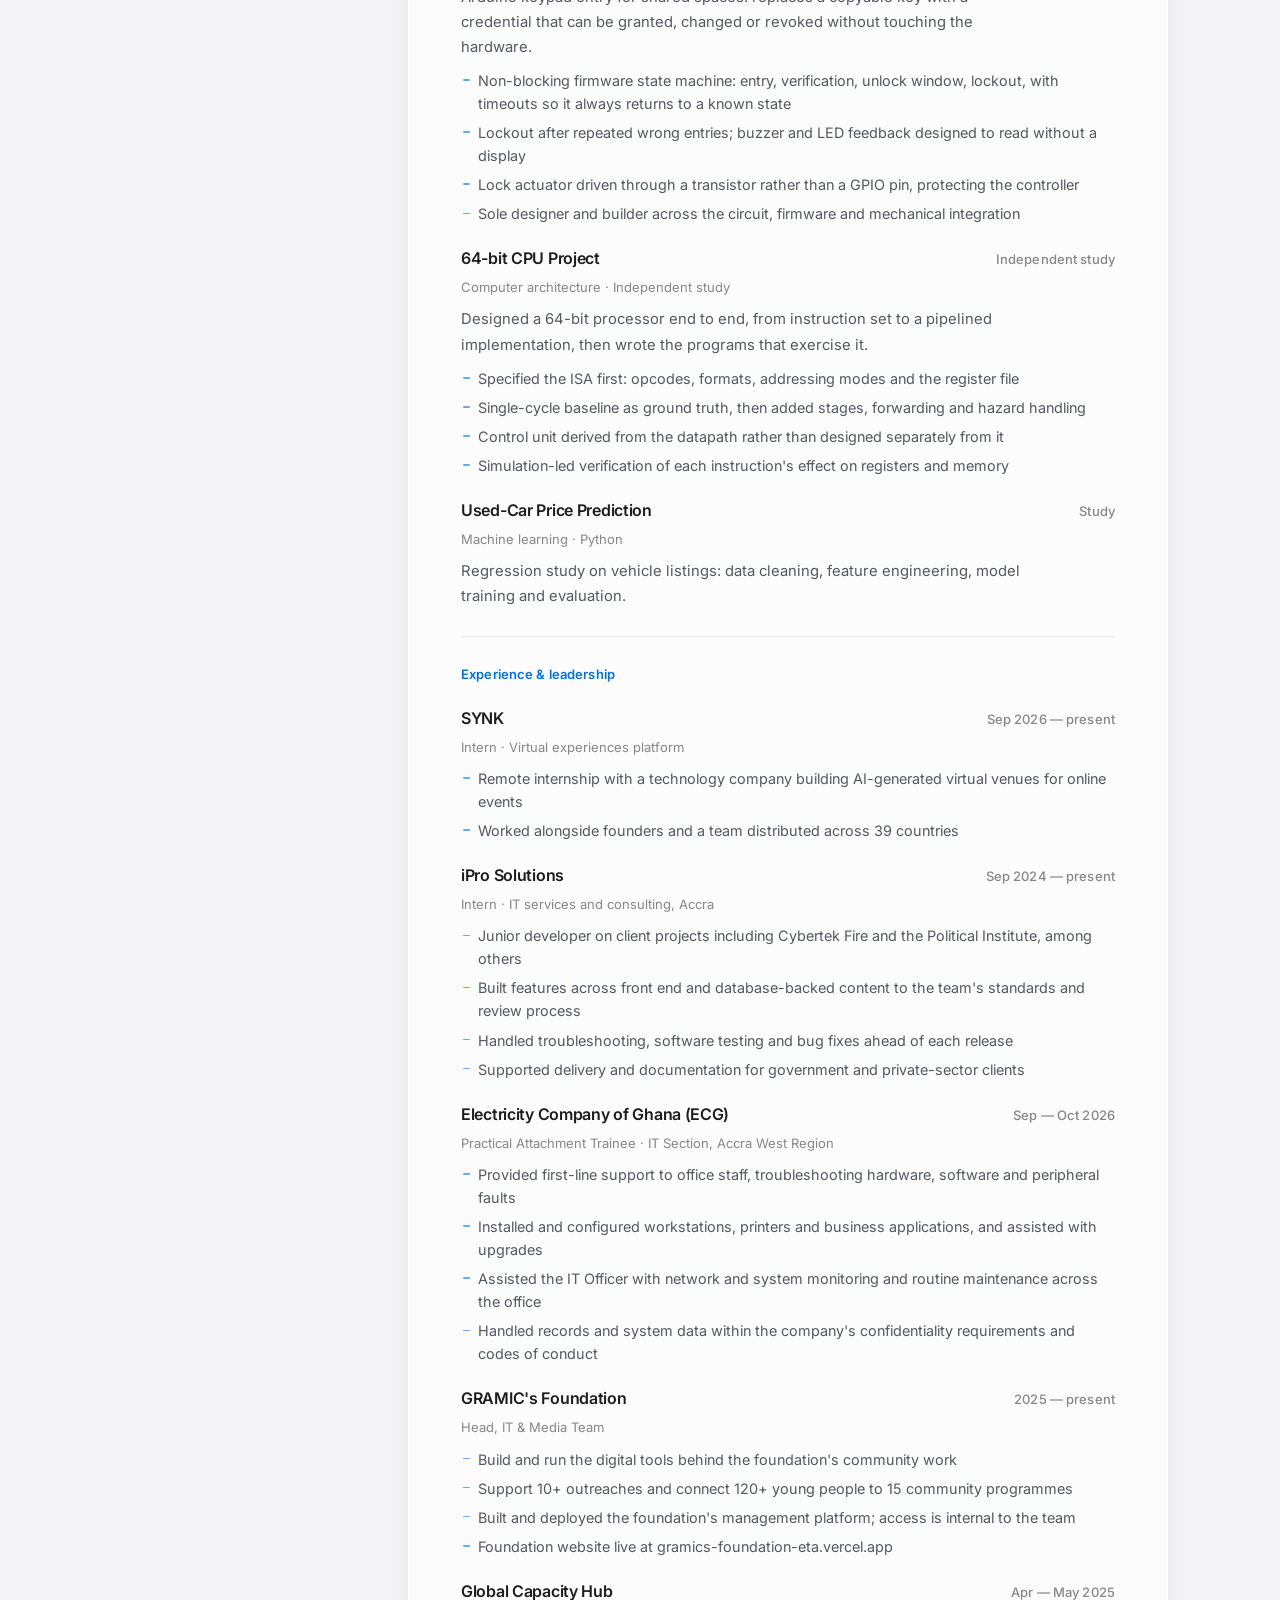
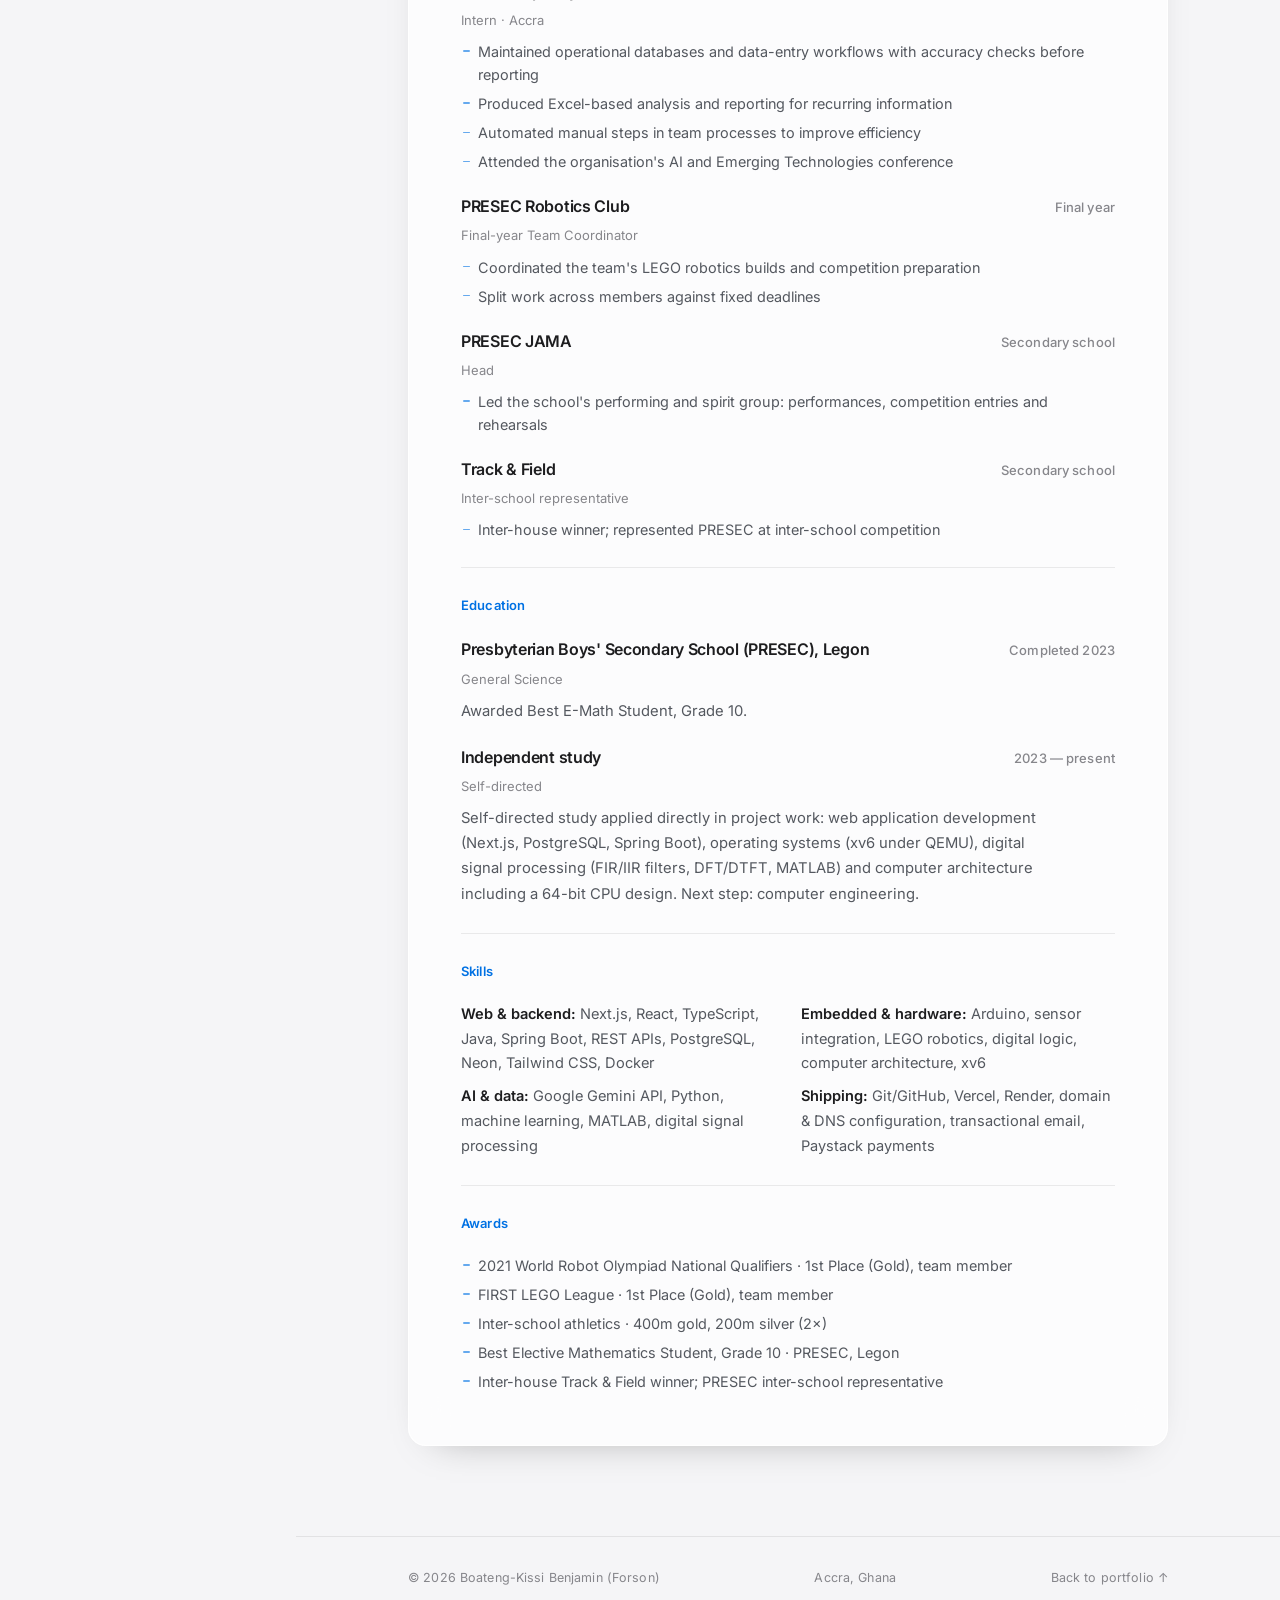
==== commit 79f26bda: "Label the resume's LinkedIn entry instead of printing the full URL Contact line reads Accra, Ghana, " ====
--- a/resume.html
+++ b/resume.html
@@ -119,7 +119,7 @@
             <span>Accra, Ghana</span>
             <a href="mailto:boatengkissibenjamin@gmail.com">boatengkissibenjamin@gmail.com</a>
             <a href="https://github.com/jayminforson">github.com/jayminforson</a>
-            <a href="https://www.linkedin.com/in/boateng-kissi-benjaminamin">linkedin.com/in/boateng-kissi-benjaminamin</a>
+            <a href="https://www.linkedin.com/in/boateng-kissi-benjaminamin">LinkedIn</a>
           </div>
         </header>
 
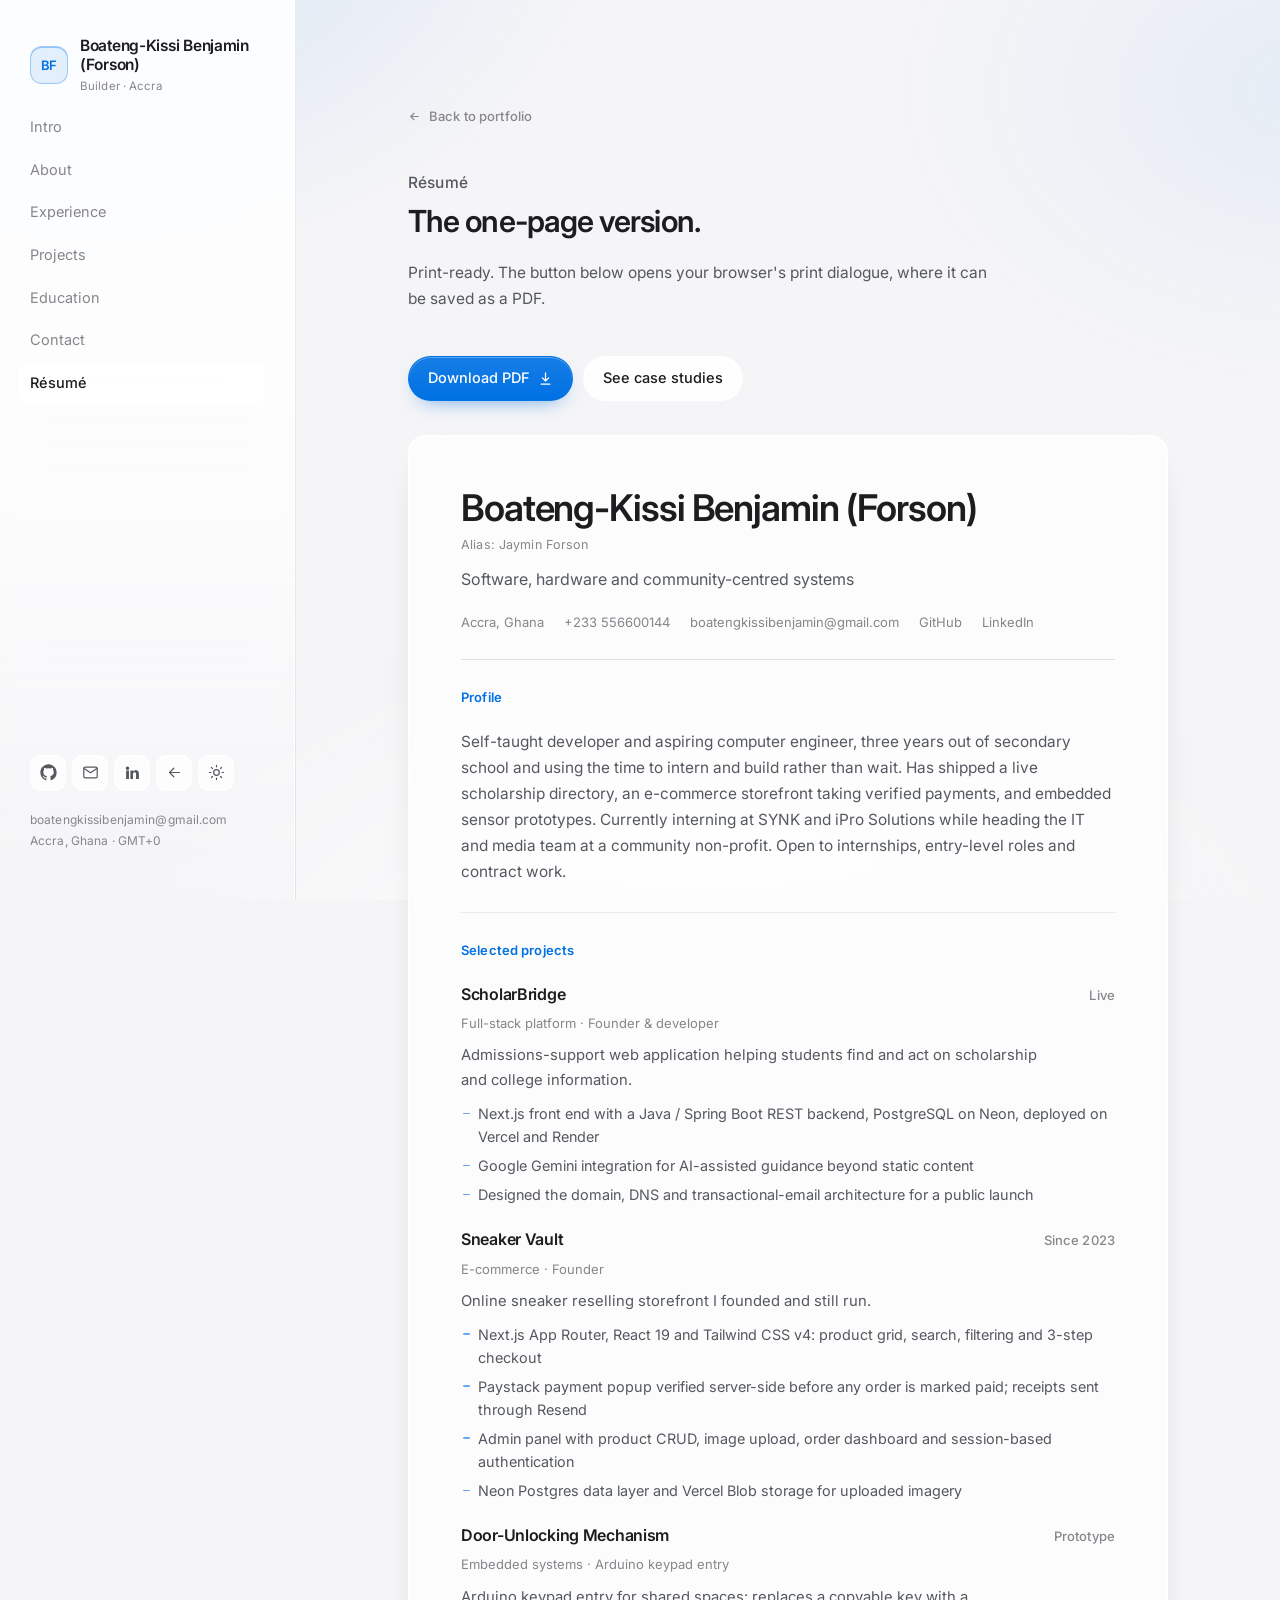
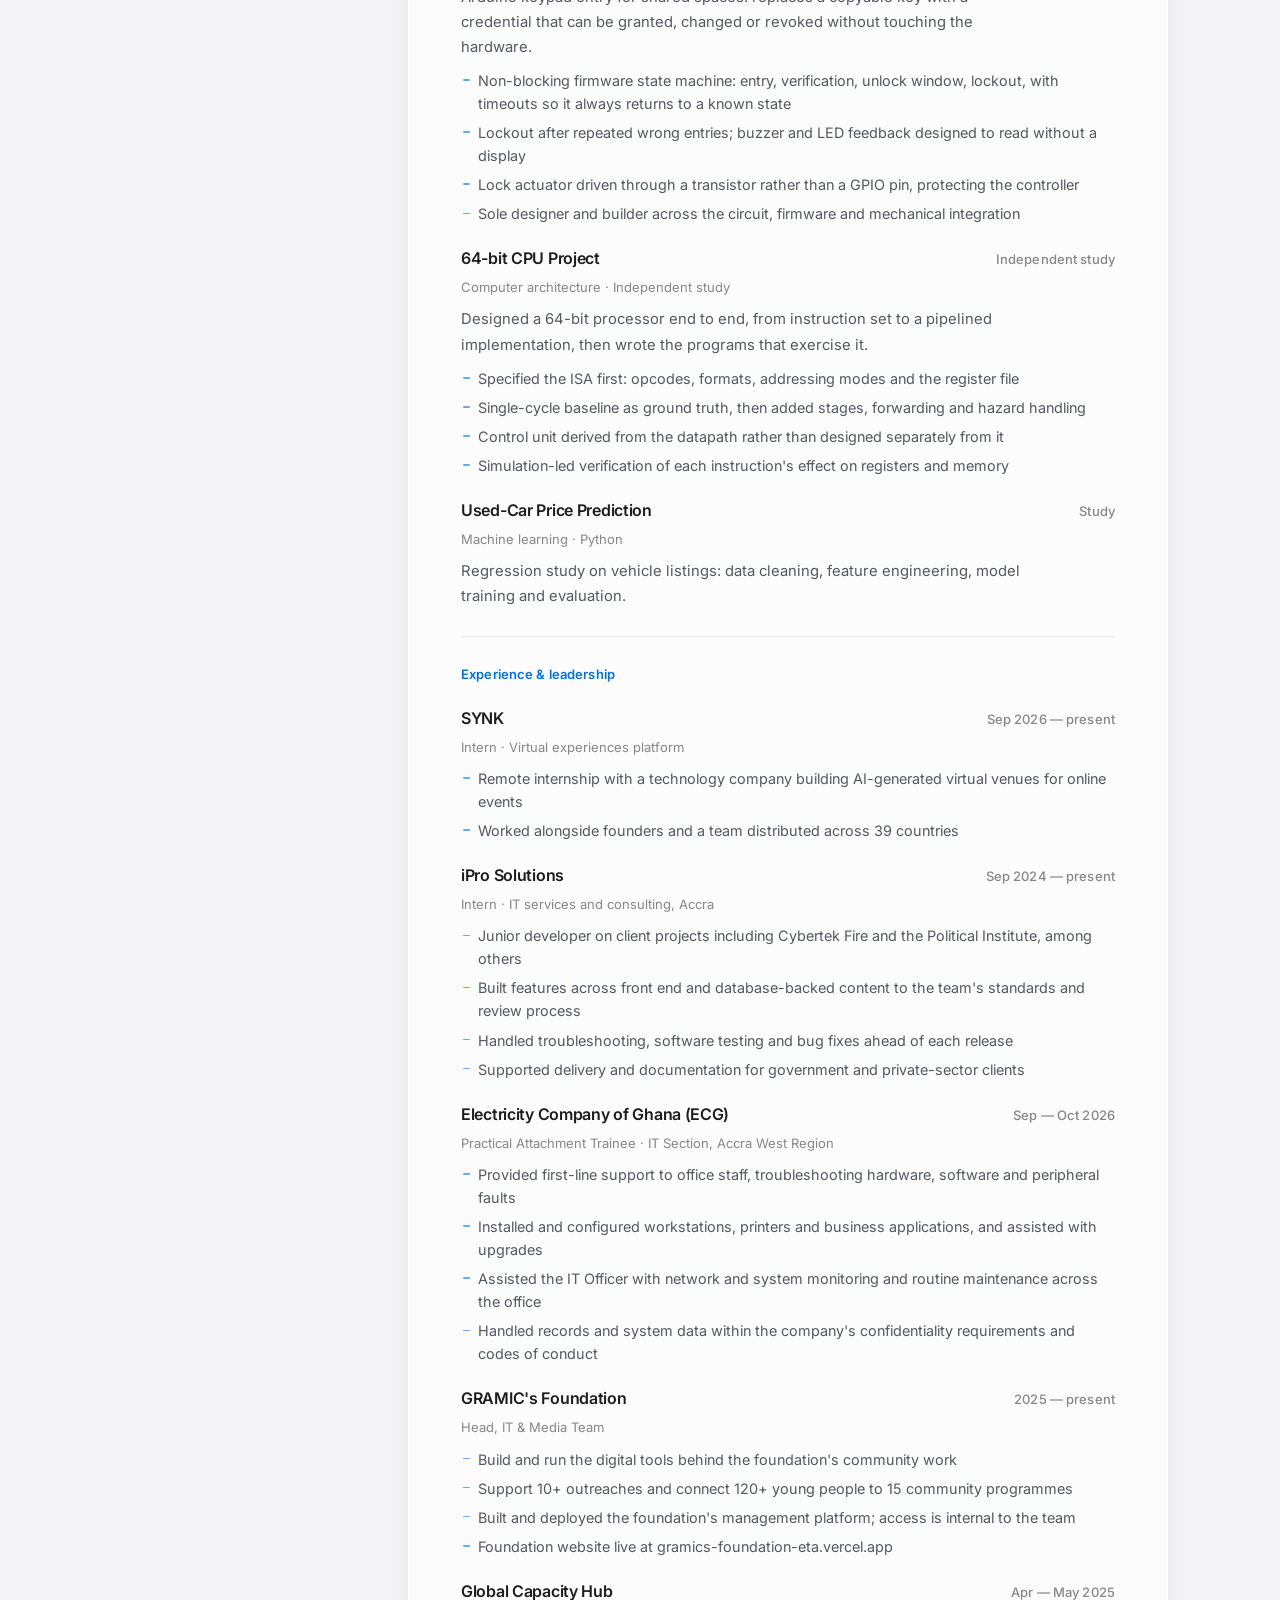
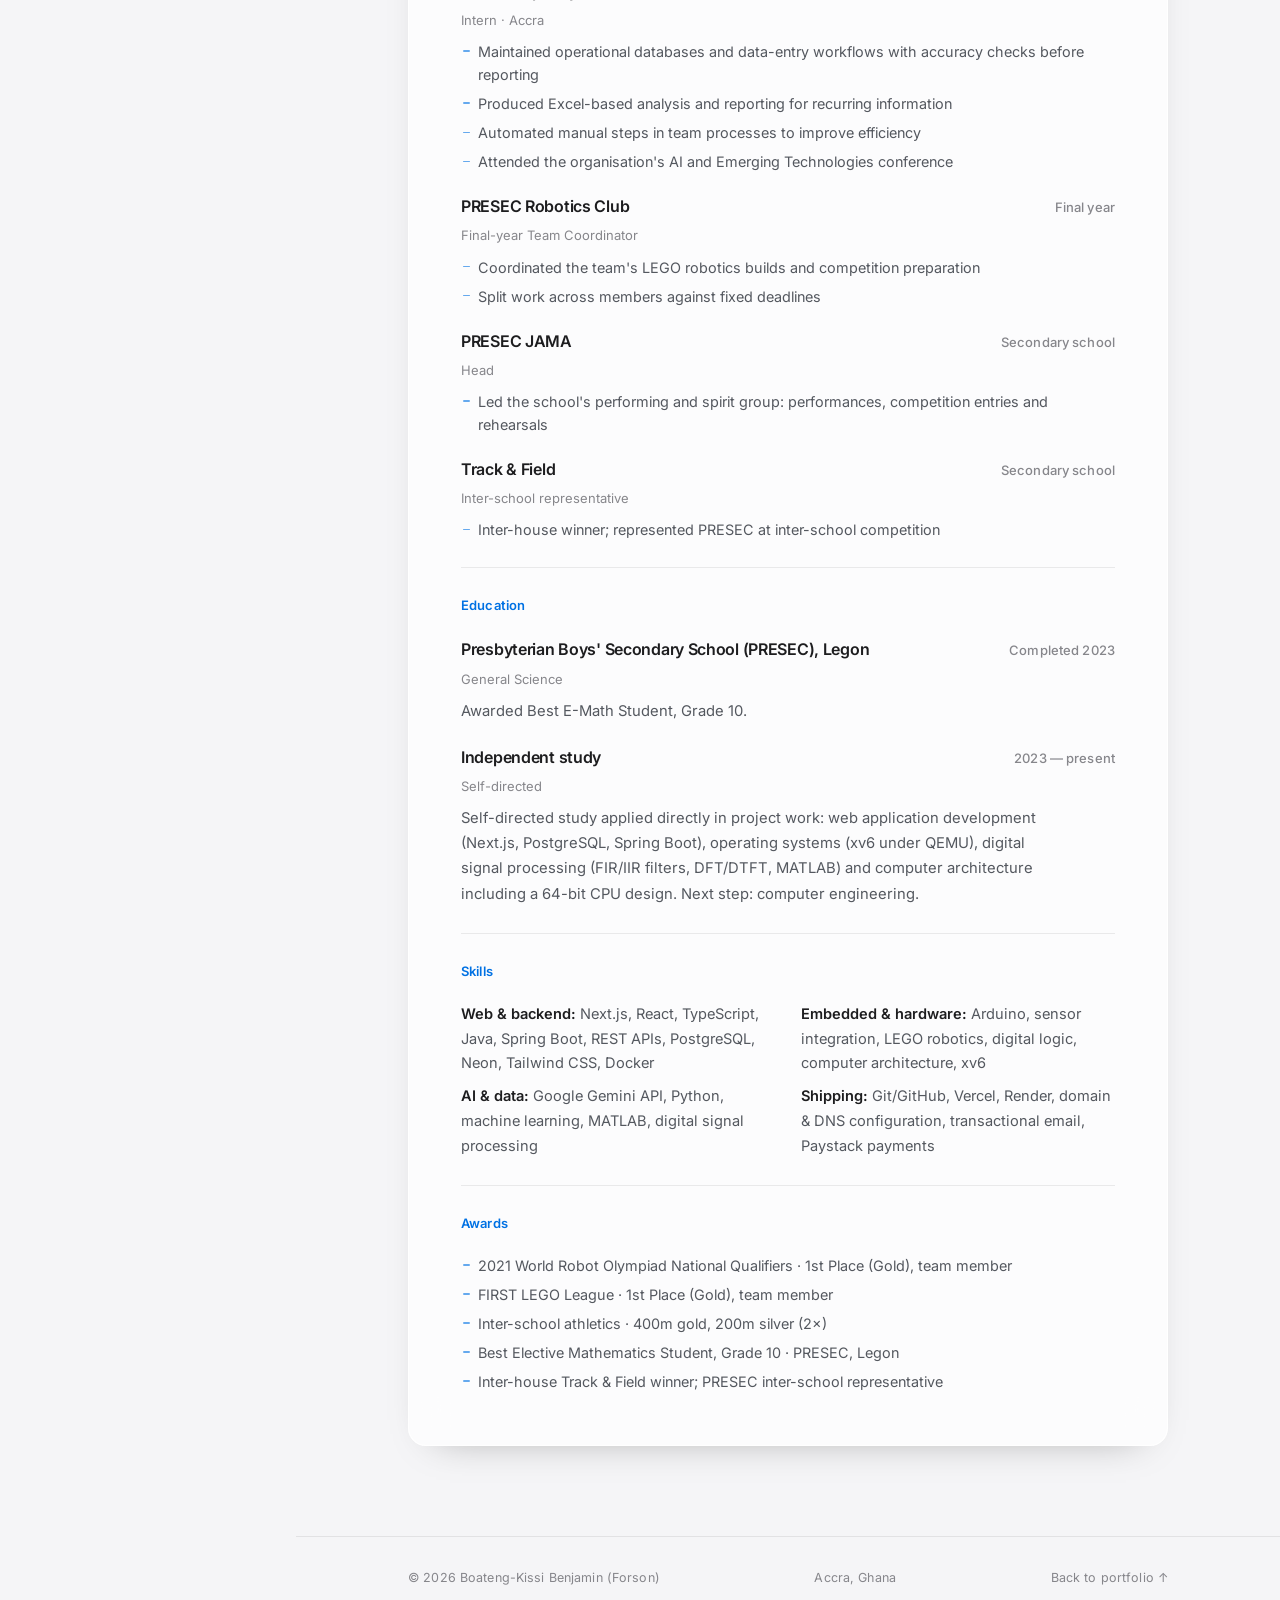
==== commit 7feef790: "Label the resume's GitHub link and add a contact number Contact line is now Accra, Ghana, phone, ema" ====
--- a/resume.html
+++ b/resume.html
@@ -117,8 +117,9 @@
           <p class="res-sub">Software, hardware and community-centred systems</p>
           <div class="contact-line">
             <span>Accra, Ghana</span>
+            <a href="tel:+233556600144">+233 556600144</a>
             <a href="mailto:boatengkissibenjamin@gmail.com">boatengkissibenjamin@gmail.com</a>
-            <a href="https://github.com/jayminforson">github.com/jayminforson</a>
+            <a href="https://github.com/jayminforson">GitHub</a>
             <a href="https://www.linkedin.com/in/boateng-kissi-benjaminamin">LinkedIn</a>
           </div>
         </header>
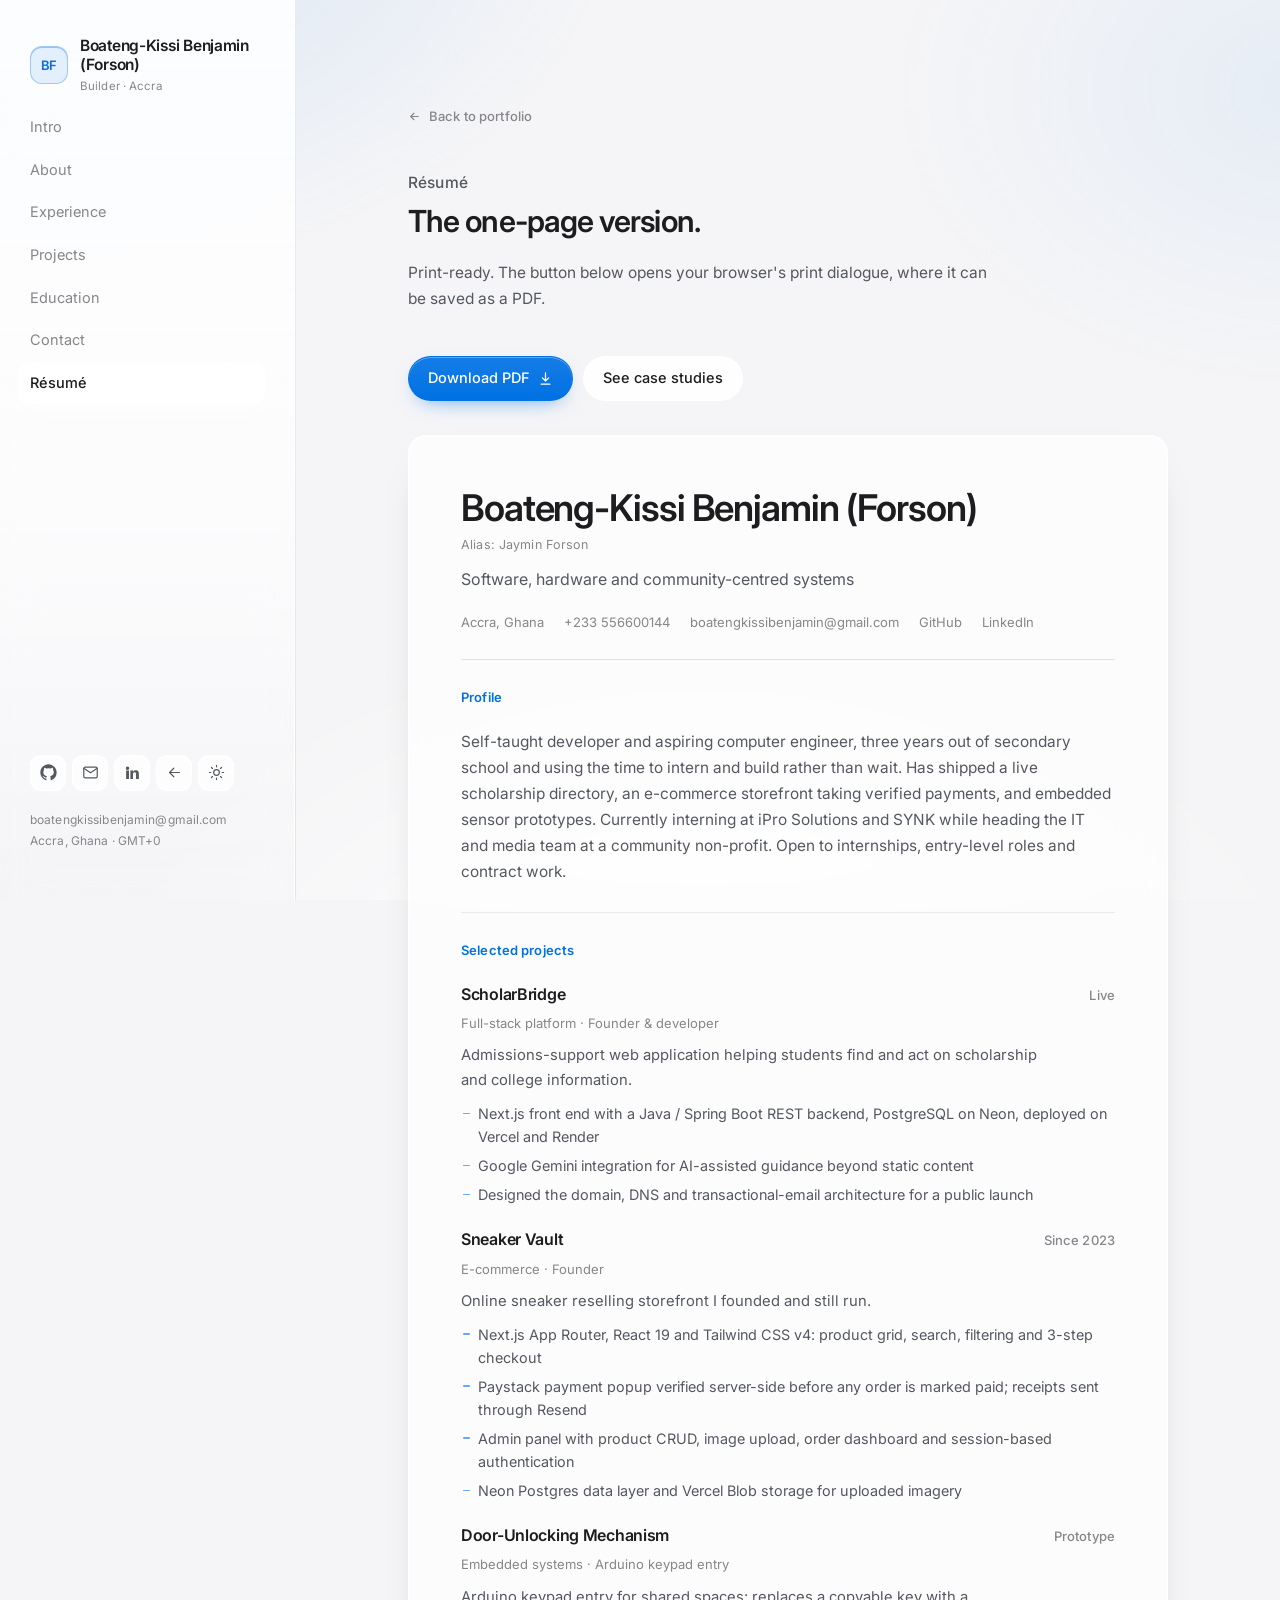
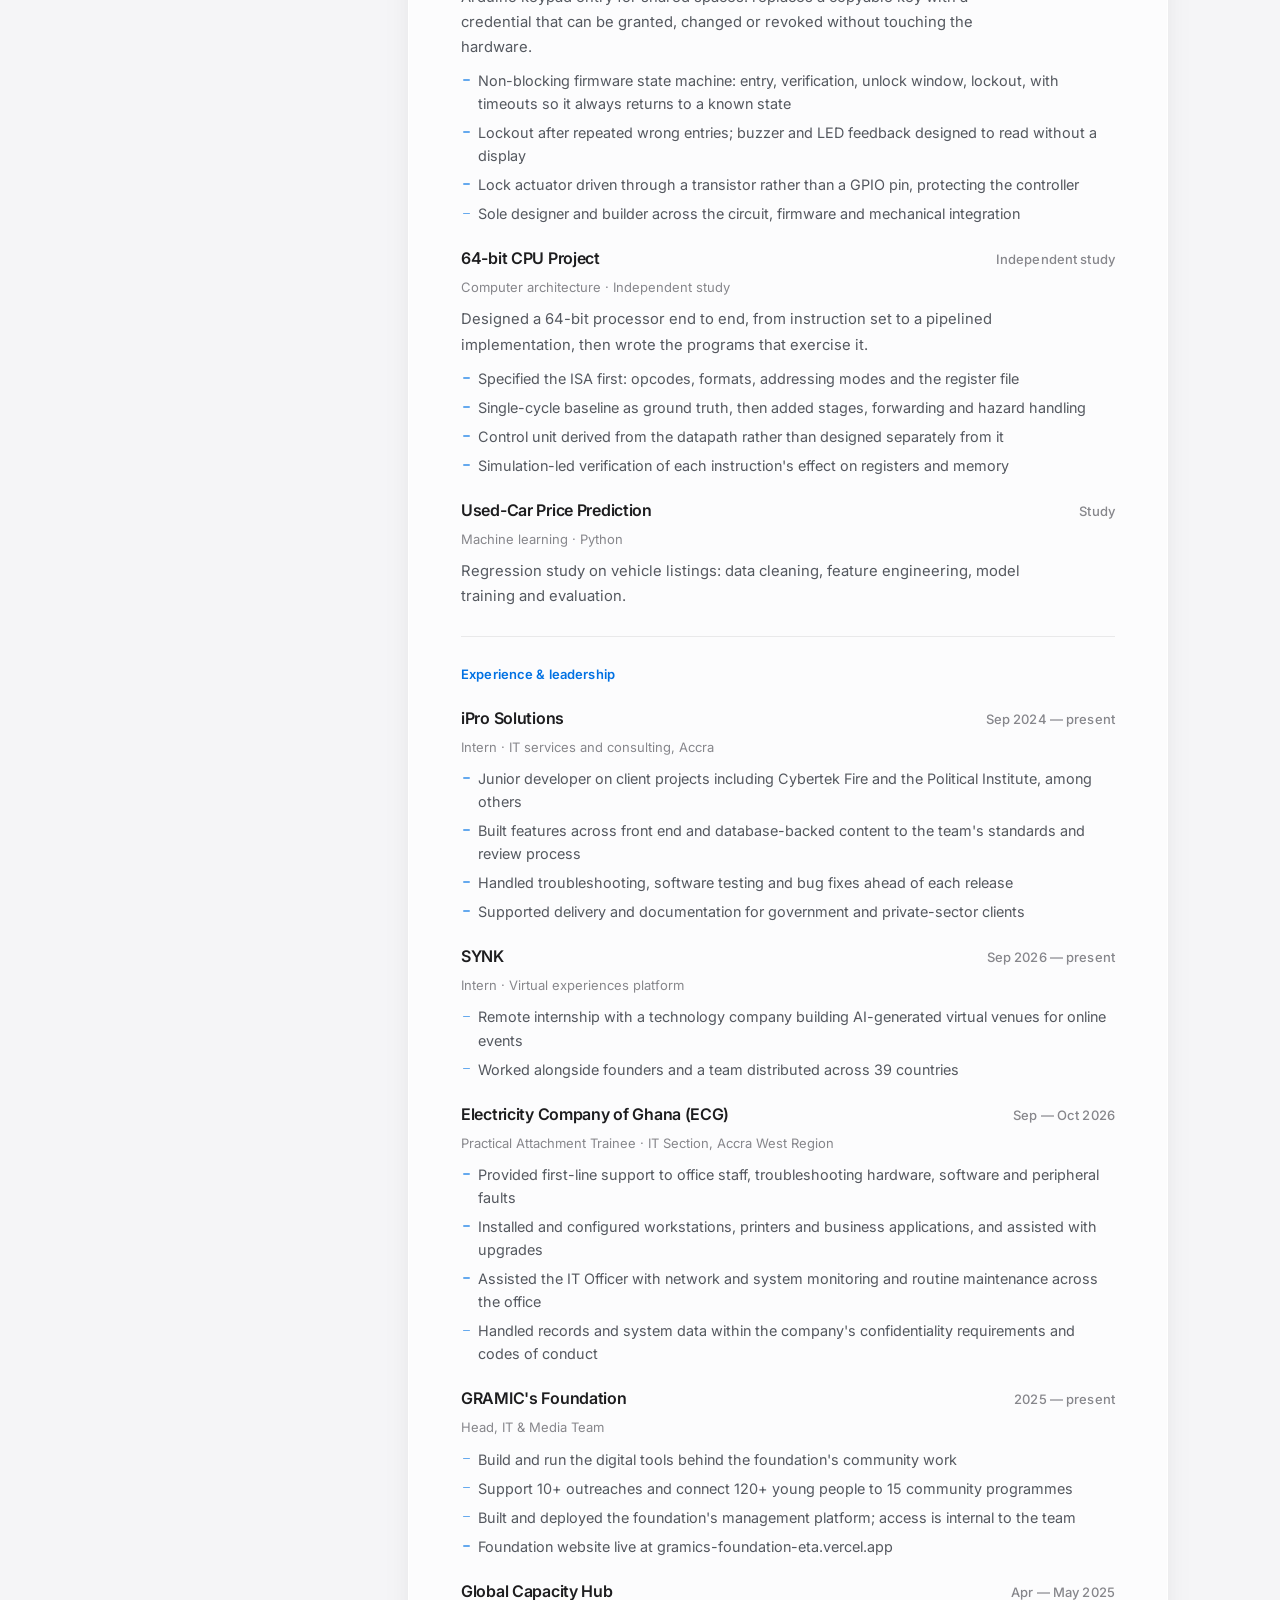
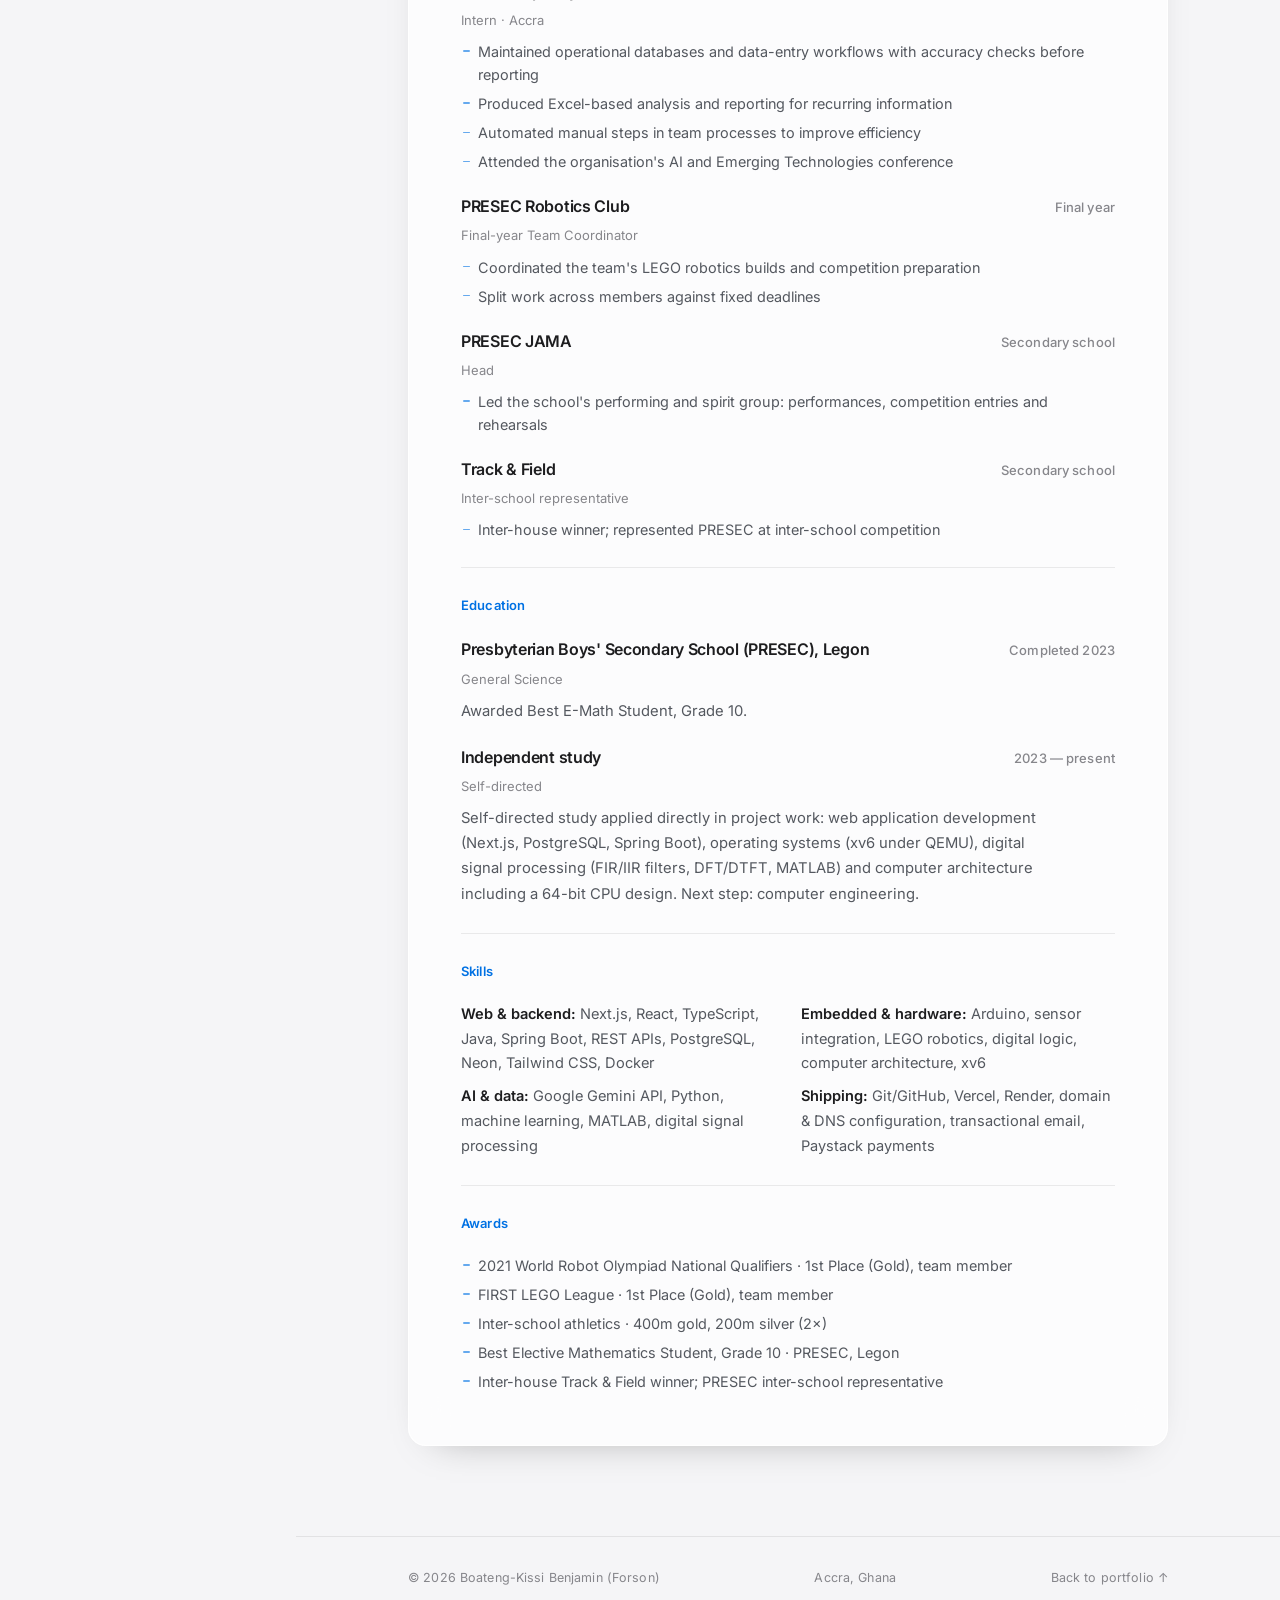
==== commit f4618790: "Lead with iPro and follow with SYNK in both experience lists Swaps the top two entries on the homepa" ====
--- a/resume.html
+++ b/resume.html
@@ -130,8 +130,8 @@
             Self-taught developer and aspiring computer engineer, three years out of
             secondary school and using the time to intern and build rather than wait. Has
             shipped a live scholarship directory, an e-commerce storefront taking verified
-            payments, and embedded sensor prototypes. Currently interning at SYNK and iPro
-            Solutions while heading the IT and media team at a community non-profit. Open to
+            payments, and embedded sensor prototypes. Currently interning at iPro Solutions
+            and SYNK while heading the IT and media team at a community non-profit. Open to
             internships, entry-level roles and contract work.
           </p>
         </div>
@@ -208,17 +208,6 @@
 
           <div class="res-item">
             <div class="res-top">
-              <div><h3>SYNK</h3><span class="res-sub2">Intern &middot; Virtual experiences platform</span></div>
-              <span class="res-date">Sep 2026 — present</span>
-            </div>
-            <ul>
-              <li>Remote internship with a technology company building AI-generated virtual venues for online events</li>
-              <li>Worked alongside founders and a team distributed across 39 countries</li>
-            </ul>
-          </div>
-
-          <div class="res-item">
-            <div class="res-top">
               <div><h3>iPro Solutions</h3><span class="res-sub2">Intern &middot; IT services and consulting, Accra</span></div>
               <span class="res-date">Sep 2024 — present</span>
             </div>
@@ -227,6 +216,17 @@
               <li>Built features across front end and database-backed content to the team's standards and review process</li>
               <li>Handled troubleshooting, software testing and bug fixes ahead of each release</li>
               <li>Supported delivery and documentation for government and private-sector clients</li>
+            </ul>
+          </div>
+
+          <div class="res-item">
+            <div class="res-top">
+              <div><h3>SYNK</h3><span class="res-sub2">Intern &middot; Virtual experiences platform</span></div>
+              <span class="res-date">Sep 2026 — present</span>
+            </div>
+            <ul>
+              <li>Remote internship with a technology company building AI-generated virtual venues for online events</li>
+              <li>Worked alongside founders and a team distributed across 39 countries</li>
             </ul>
           </div>
 
--- a/assets/css/styles.css
+++ b/assets/css/styles.css
@@ -516,10 +516,14 @@
 /* ---------- print ---------- */
 @media print{
   *{backdrop-filter:none!important;-webkit-backdrop-filter:none!important}
-  .sidebar,.topbar,#mobileNav,.site-footer,.no-print{display:none!important}
+  .sidebar,.topbar,#mobileNav,.site-footer,.skip-link,.no-print{display:none!important}
   .main{margin:0}
   body,body::before{background:#fff!important;color:#000}
   body::before{display:none}
+  /* the theme greys are tuned for a dark screen; on paper they wash out.
+     :root[data-theme] outranks both :root and [data-theme="light"]. */
+  :root,:root[data-theme]{--text:#000;--text-2:#333333;--text-3:#4a4a4a;
+    --line:rgba(0,0,0,.2);--line-2:rgba(0,0,0,.12)}
   .wrap{max-width:none;padding:0}
   .resume-doc{background:#fff;border:0;box-shadow:none;padding:0;border-radius:0}
   .section{padding:0;border:0}
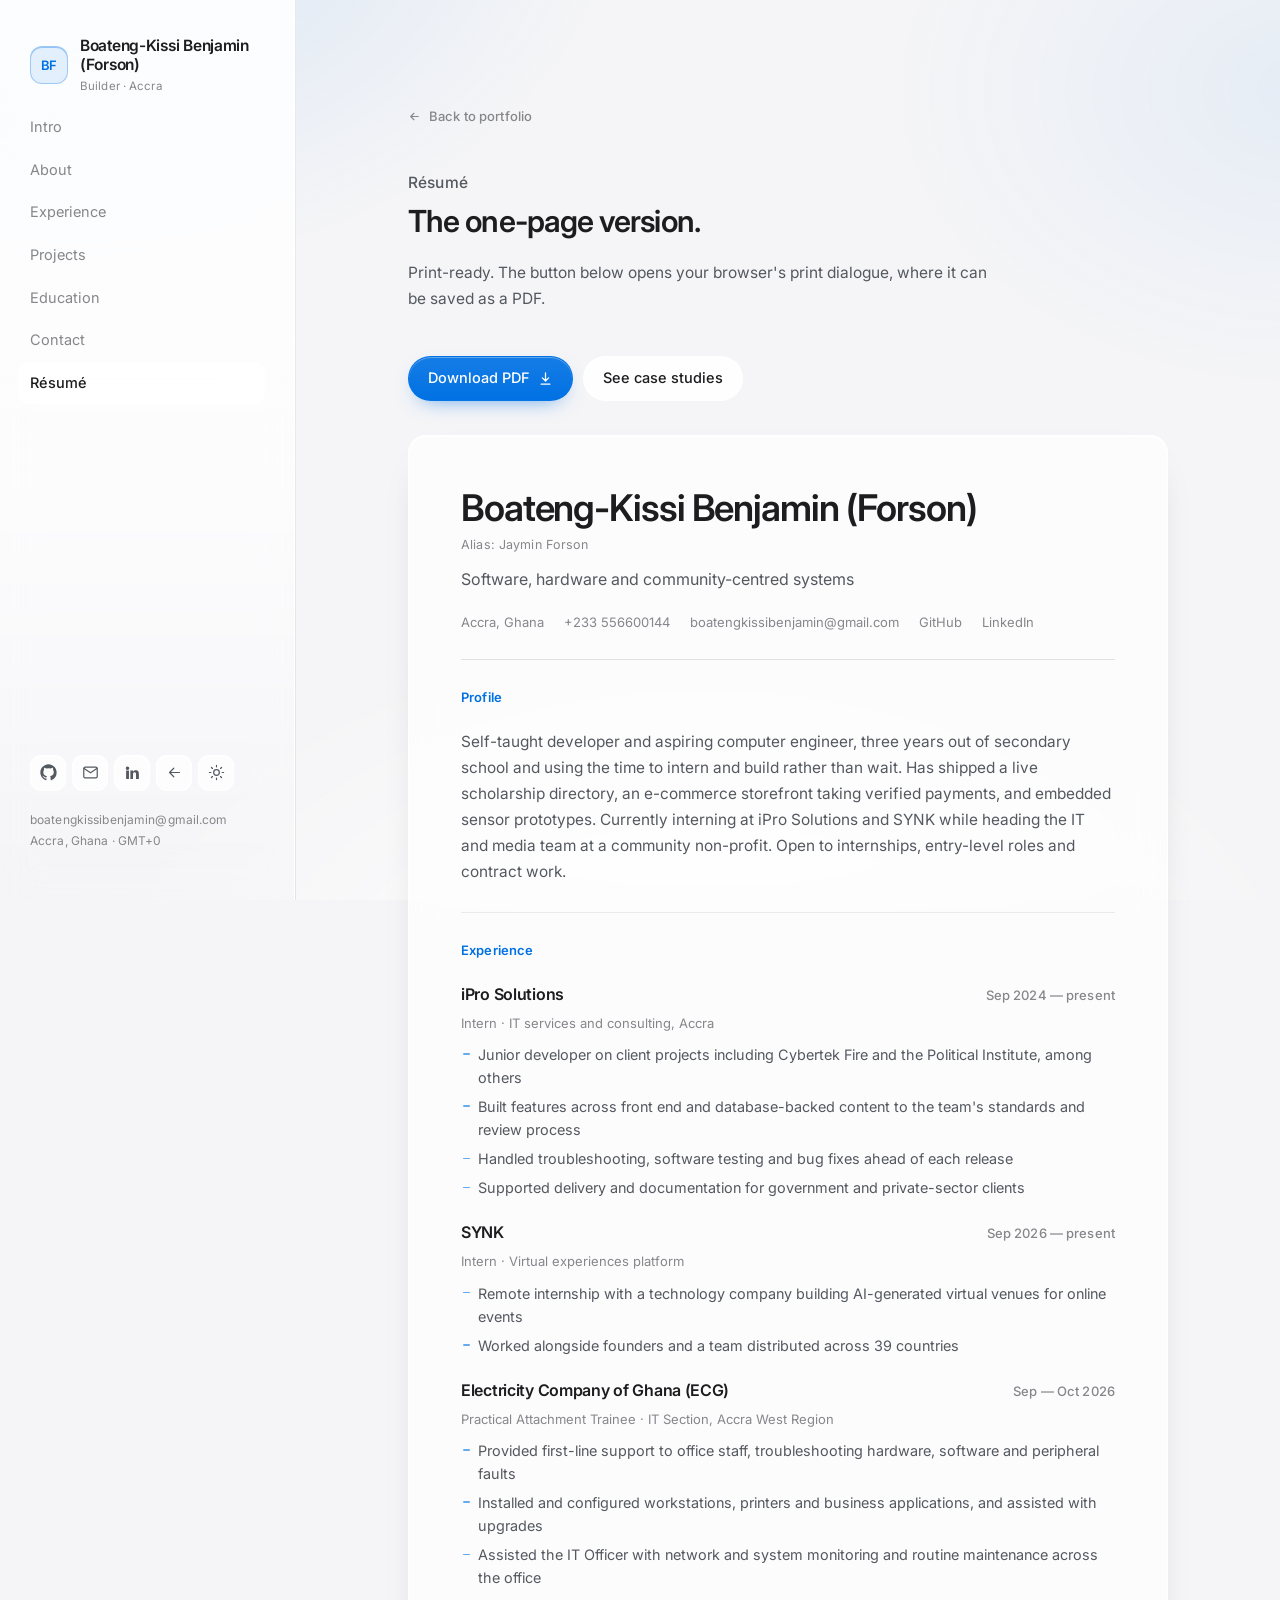
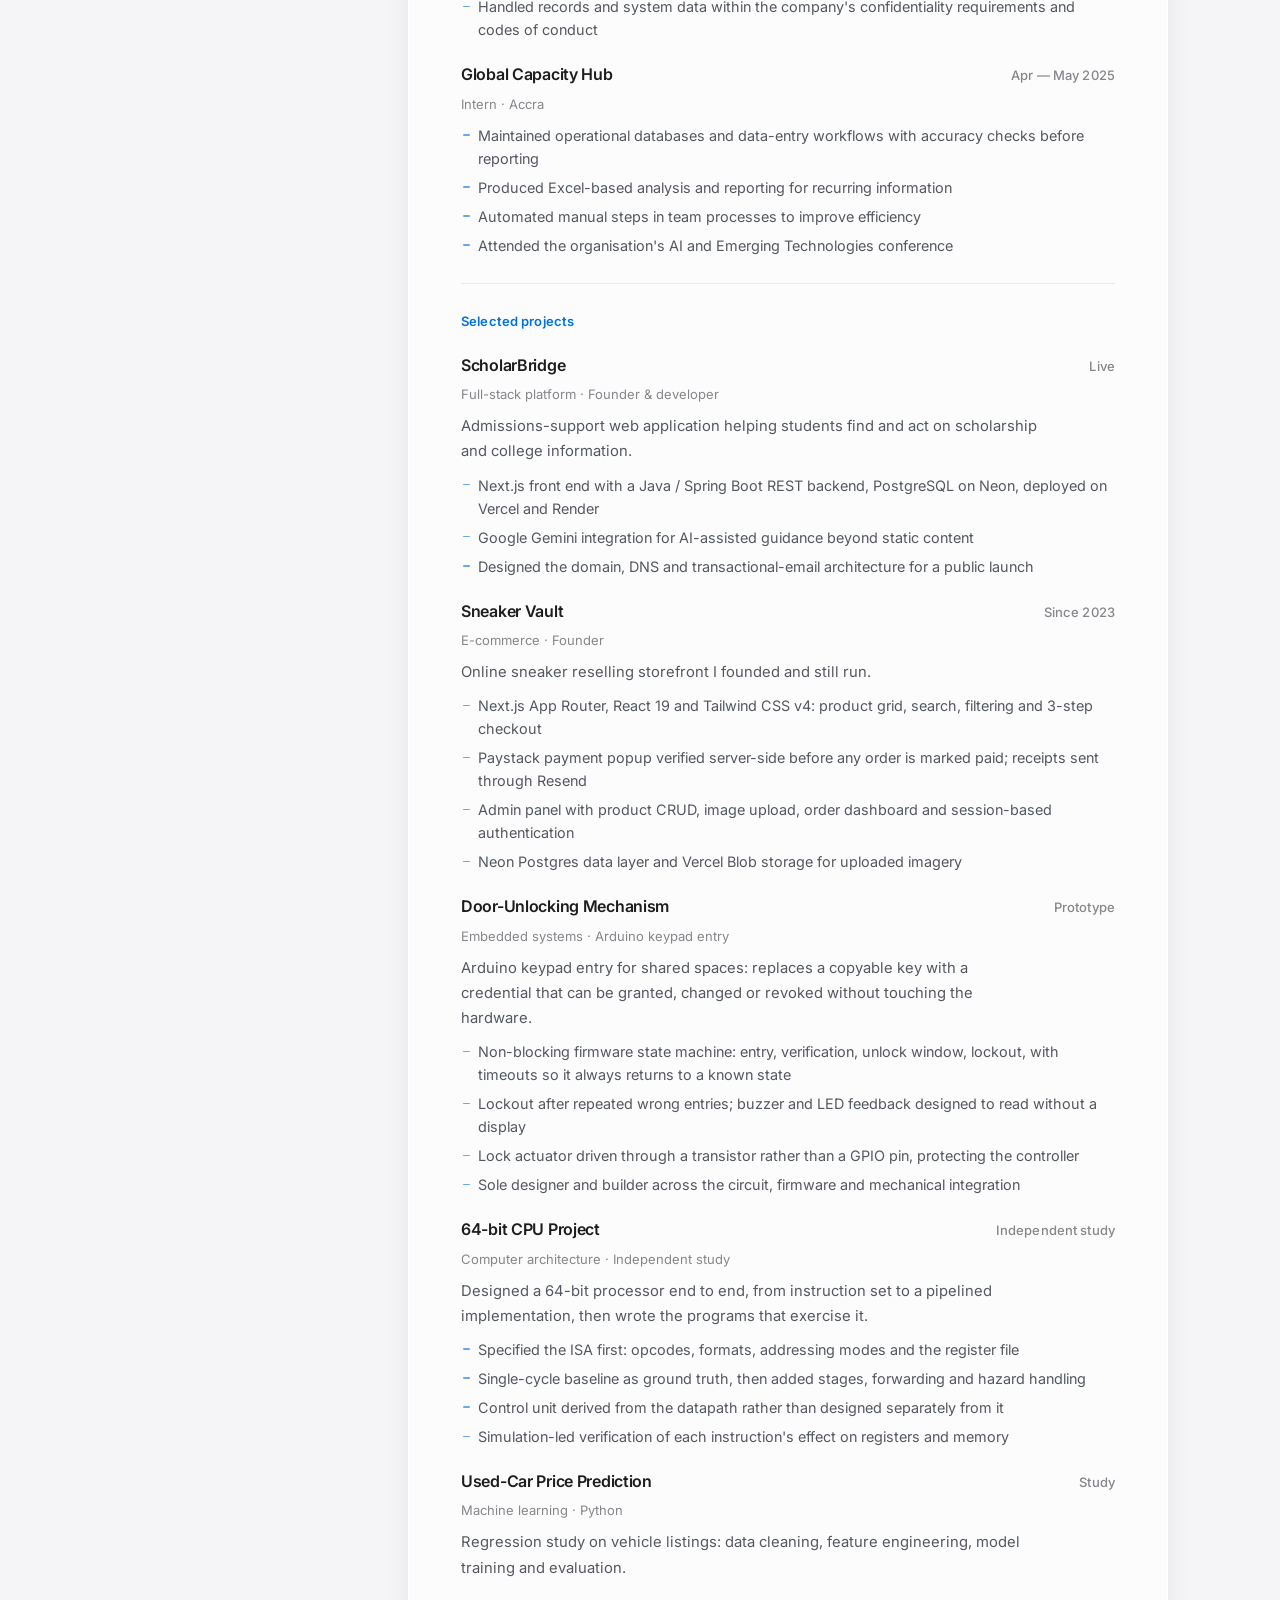
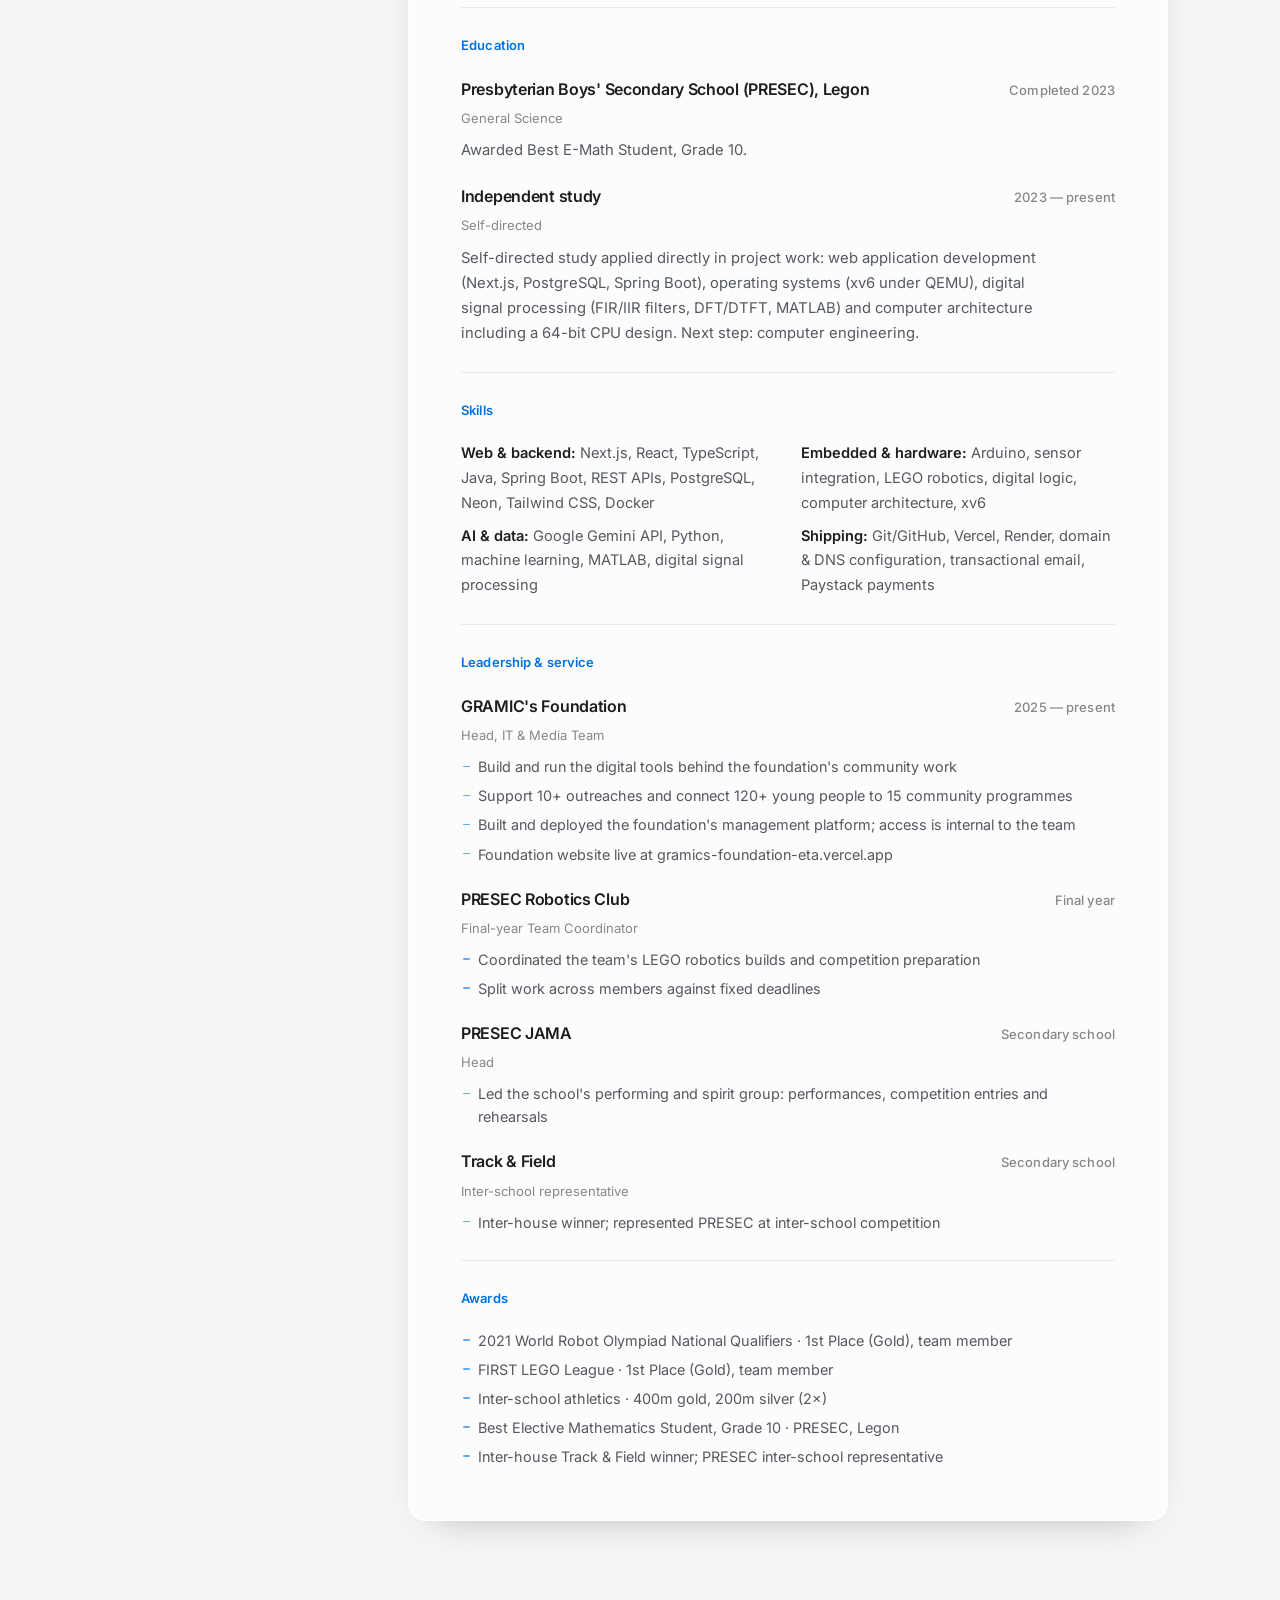
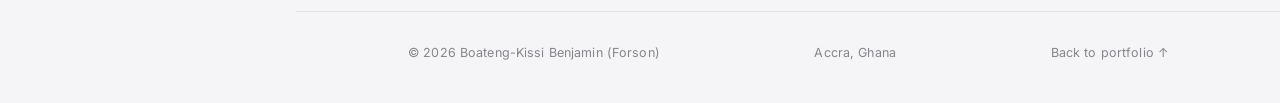
==== commit f2cc6cd4: "Rearrange the resume into standard professional section order The resume listed Selected projects ab" ====
--- a/resume.html
+++ b/resume.html
@@ -137,6 +137,60 @@
         </div>
 
         <div class="res-block">
+          <h2>Experience</h2>
+
+          <div class="res-item">
+            <div class="res-top">
+              <div><h3>iPro Solutions</h3><span class="res-sub2">Intern &middot; IT services and consulting, Accra</span></div>
+              <span class="res-date">Sep 2024 — present</span>
+            </div>
+            <ul>
+              <li>Junior developer on client projects including Cybertek Fire and the Political Institute, among others</li>
+              <li>Built features across front end and database-backed content to the team's standards and review process</li>
+              <li>Handled troubleshooting, software testing and bug fixes ahead of each release</li>
+              <li>Supported delivery and documentation for government and private-sector clients</li>
+            </ul>
+          </div>
+
+          <div class="res-item">
+            <div class="res-top">
+              <div><h3>SYNK</h3><span class="res-sub2">Intern &middot; Virtual experiences platform</span></div>
+              <span class="res-date">Sep 2026 — present</span>
+            </div>
+            <ul>
+              <li>Remote internship with a technology company building AI-generated virtual venues for online events</li>
+              <li>Worked alongside founders and a team distributed across 39 countries</li>
+            </ul>
+          </div>
+
+          <div class="res-item">
+            <div class="res-top">
+              <div><h3>Electricity Company of Ghana (ECG)</h3><span class="res-sub2">Practical Attachment Trainee &middot; IT Section, Accra West Region</span></div>
+              <span class="res-date">Sep — Oct 2026</span>
+            </div>
+            <ul>
+              <li>Provided first-line support to office staff, troubleshooting hardware, software and peripheral faults</li>
+              <li>Installed and configured workstations, printers and business applications, and assisted with upgrades</li>
+              <li>Assisted the IT Officer with network and system monitoring and routine maintenance across the office</li>
+              <li>Handled records and system data within the company's confidentiality requirements and codes of conduct</li>
+            </ul>
+          </div>
+
+          <div class="res-item">
+            <div class="res-top">
+              <div><h3>Global Capacity Hub</h3><span class="res-sub2">Intern &middot; Accra</span></div>
+              <span class="res-date">Apr — May 2025</span>
+            </div>
+            <ul>
+              <li>Maintained operational databases and data-entry workflows with accuracy checks before reporting</li>
+              <li>Produced Excel-based analysis and reporting for recurring information</li>
+              <li>Automated manual steps in team processes to improve efficiency</li>
+              <li>Attended the organisation's AI and Emerging Technologies conference</li>
+            </ul>
+          </div>
+        </div>
+
+        <div class="res-block">
           <h2>Selected projects</h2>
 
           <div class="res-item">
@@ -200,104 +254,6 @@
               <span class="res-date">Study</span>
             </div>
             <p>Regression study on vehicle listings: data cleaning, feature engineering, model training and evaluation.</p>
-          </div>
-        </div>
-
-        <div class="res-block">
-          <h2>Experience &amp; leadership</h2>
-
-          <div class="res-item">
-            <div class="res-top">
-              <div><h3>iPro Solutions</h3><span class="res-sub2">Intern &middot; IT services and consulting, Accra</span></div>
-              <span class="res-date">Sep 2024 — present</span>
-            </div>
-            <ul>
-              <li>Junior developer on client projects including Cybertek Fire and the Political Institute, among others</li>
-              <li>Built features across front end and database-backed content to the team's standards and review process</li>
-              <li>Handled troubleshooting, software testing and bug fixes ahead of each release</li>
-              <li>Supported delivery and documentation for government and private-sector clients</li>
-            </ul>
-          </div>
-
-          <div class="res-item">
-            <div class="res-top">
-              <div><h3>SYNK</h3><span class="res-sub2">Intern &middot; Virtual experiences platform</span></div>
-              <span class="res-date">Sep 2026 — present</span>
-            </div>
-            <ul>
-              <li>Remote internship with a technology company building AI-generated virtual venues for online events</li>
-              <li>Worked alongside founders and a team distributed across 39 countries</li>
-            </ul>
-          </div>
-
-          <div class="res-item">
-            <div class="res-top">
-              <div><h3>Electricity Company of Ghana (ECG)</h3><span class="res-sub2">Practical Attachment Trainee &middot; IT Section, Accra West Region</span></div>
-              <span class="res-date">Sep — Oct 2026</span>
-            </div>
-            <ul>
-              <li>Provided first-line support to office staff, troubleshooting hardware, software and peripheral faults</li>
-              <li>Installed and configured workstations, printers and business applications, and assisted with upgrades</li>
-              <li>Assisted the IT Officer with network and system monitoring and routine maintenance across the office</li>
-              <li>Handled records and system data within the company's confidentiality requirements and codes of conduct</li>
-            </ul>
-          </div>
-
-          <div class="res-item">
-            <div class="res-top">
-              <div><h3>GRAMIC's Foundation</h3><span class="res-sub2">Head, IT &amp; Media Team</span></div>
-              <span class="res-date">2025 — present</span>
-            </div>
-            <ul>
-              <li>Build and run the digital tools behind the foundation's community work</li>
-              <li>Support 10+ outreaches and connect 120+ young people to 15 community programmes</li>
-              <li>Built and deployed the foundation's management platform; access is internal to the team</li>
-              <li>Foundation website live at gramics-foundation-eta.vercel.app</li>
-            </ul>
-          </div>
-
-          <div class="res-item">
-            <div class="res-top">
-              <div><h3>Global Capacity Hub</h3><span class="res-sub2">Intern &middot; Accra</span></div>
-              <span class="res-date">Apr — May 2025</span>
-            </div>
-            <ul>
-              <li>Maintained operational databases and data-entry workflows with accuracy checks before reporting</li>
-              <li>Produced Excel-based analysis and reporting for recurring information</li>
-              <li>Automated manual steps in team processes to improve efficiency</li>
-              <li>Attended the organisation's AI and Emerging Technologies conference</li>
-            </ul>
-          </div>
-
-          <div class="res-item">
-            <div class="res-top">
-              <div><h3>PRESEC Robotics Club</h3><span class="res-sub2">Final-year Team Coordinator</span></div>
-              <span class="res-date">Final year</span>
-            </div>
-            <ul>
-              <li>Coordinated the team's LEGO robotics builds and competition preparation</li>
-              <li>Split work across members against fixed deadlines</li>
-            </ul>
-          </div>
-
-          <div class="res-item">
-            <div class="res-top">
-              <div><h3>PRESEC JAMA</h3><span class="res-sub2">Head</span></div>
-              <span class="res-date">Secondary school</span>
-            </div>
-            <ul>
-              <li>Led the school's performing and spirit group: performances, competition entries and rehearsals</li>
-            </ul>
-          </div>
-
-          <div class="res-item">
-            <div class="res-top">
-              <div><h3>Track &amp; Field</h3><span class="res-sub2">Inter-school representative</span></div>
-              <span class="res-date">Secondary school</span>
-            </div>
-            <ul>
-              <li>Inter-house winner; represented PRESEC at inter-school competition</li>
-            </ul>
           </div>
         </div>
 
@@ -330,6 +286,54 @@
               <p><strong>Embedded &amp; hardware:</strong> Arduino, sensor integration, LEGO robotics, digital logic, computer architecture, xv6</p>
               <p style="margin-top:8px"><strong>Shipping:</strong> Git/GitHub, Vercel, Render, domain &amp; DNS configuration, transactional email, Paystack payments</p>
             </div>
+          </div>
+        </div>
+
+        <div class="res-block">
+          <h2>Leadership &amp; service</h2>
+
+          <div class="res-item">
+            <div class="res-top">
+              <div><h3>GRAMIC's Foundation</h3><span class="res-sub2">Head, IT &amp; Media Team</span></div>
+              <span class="res-date">2025 — present</span>
+            </div>
+            <ul>
+              <li>Build and run the digital tools behind the foundation's community work</li>
+              <li>Support 10+ outreaches and connect 120+ young people to 15 community programmes</li>
+              <li>Built and deployed the foundation's management platform; access is internal to the team</li>
+              <li>Foundation website live at gramics-foundation-eta.vercel.app</li>
+            </ul>
+          </div>
+
+          <div class="res-item">
+            <div class="res-top">
+              <div><h3>PRESEC Robotics Club</h3><span class="res-sub2">Final-year Team Coordinator</span></div>
+              <span class="res-date">Final year</span>
+            </div>
+            <ul>
+              <li>Coordinated the team's LEGO robotics builds and competition preparation</li>
+              <li>Split work across members against fixed deadlines</li>
+            </ul>
+          </div>
+
+          <div class="res-item">
+            <div class="res-top">
+              <div><h3>PRESEC JAMA</h3><span class="res-sub2">Head</span></div>
+              <span class="res-date">Secondary school</span>
+            </div>
+            <ul>
+              <li>Led the school's performing and spirit group: performances, competition entries and rehearsals</li>
+            </ul>
+          </div>
+
+          <div class="res-item">
+            <div class="res-top">
+              <div><h3>Track &amp; Field</h3><span class="res-sub2">Inter-school representative</span></div>
+              <span class="res-date">Secondary school</span>
+            </div>
+            <ul>
+              <li>Inter-house winner; represented PRESEC at inter-school competition</li>
+            </ul>
           </div>
         </div>
 
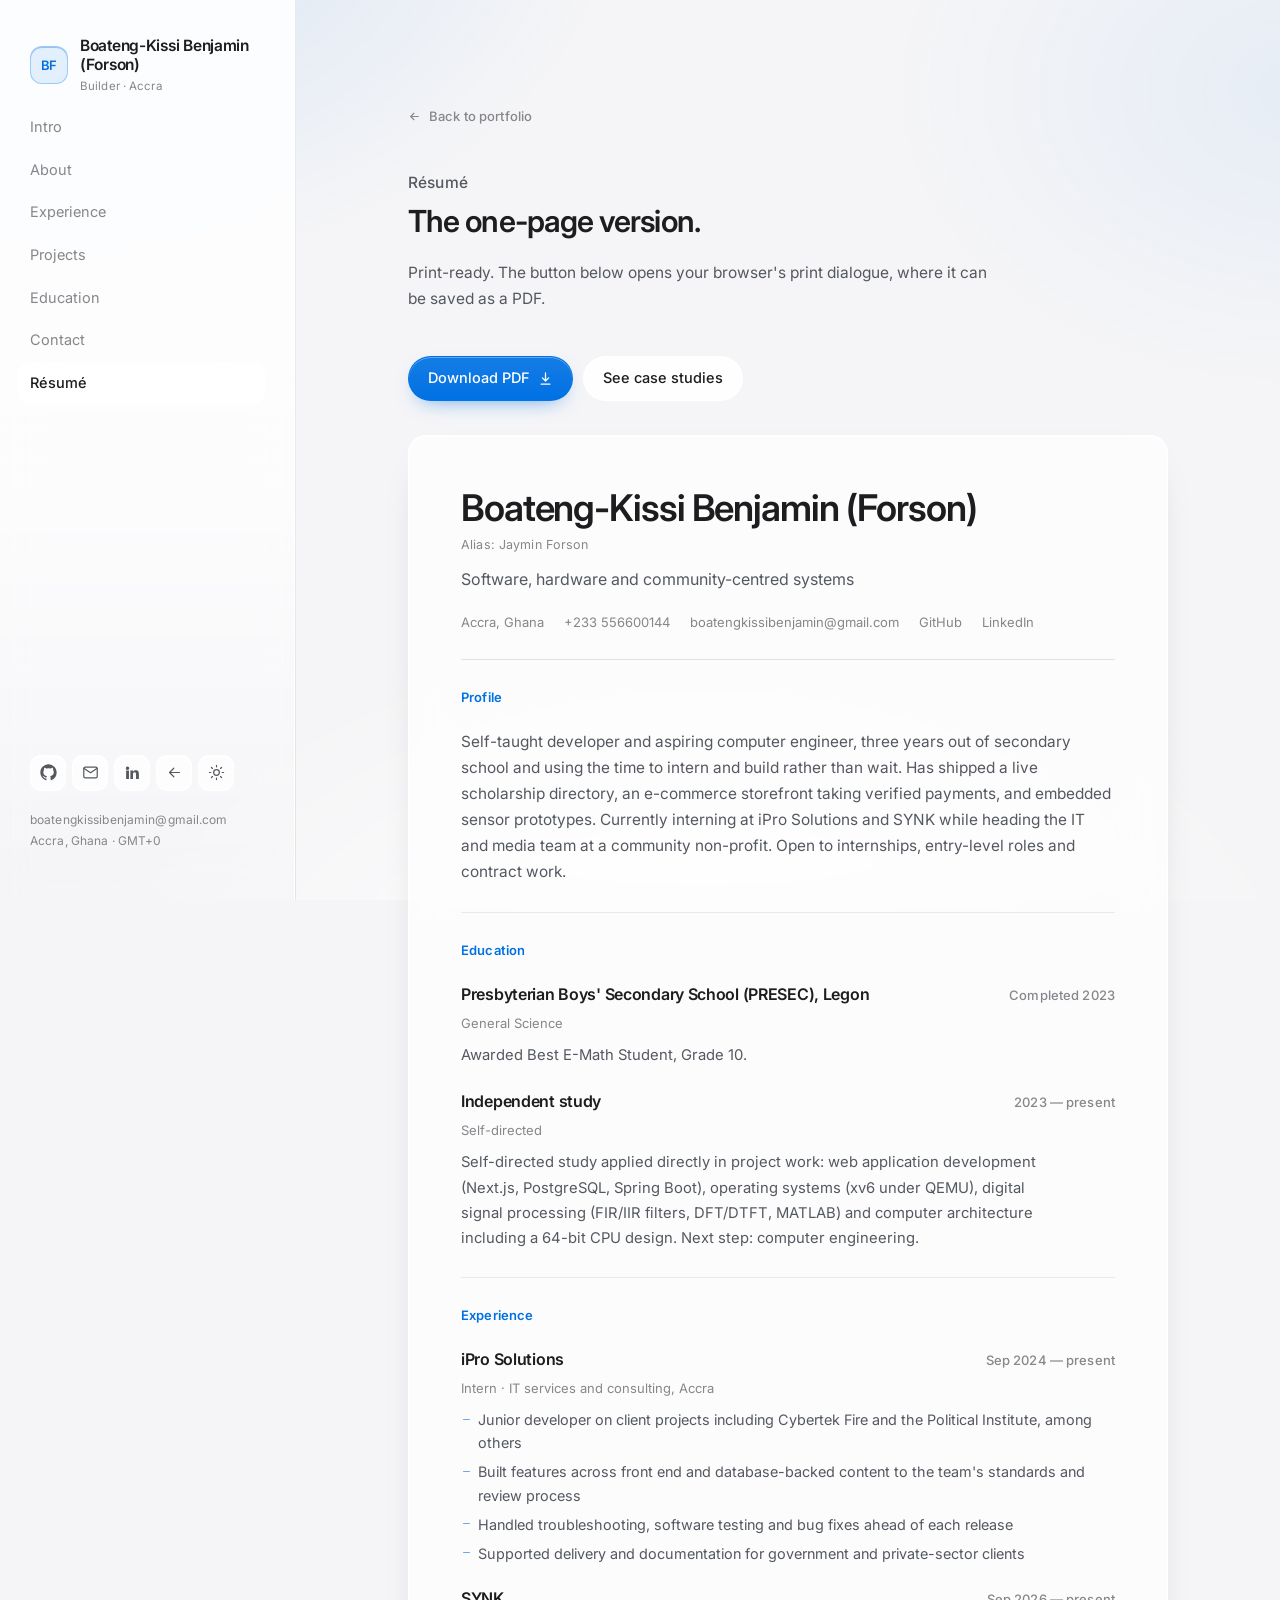
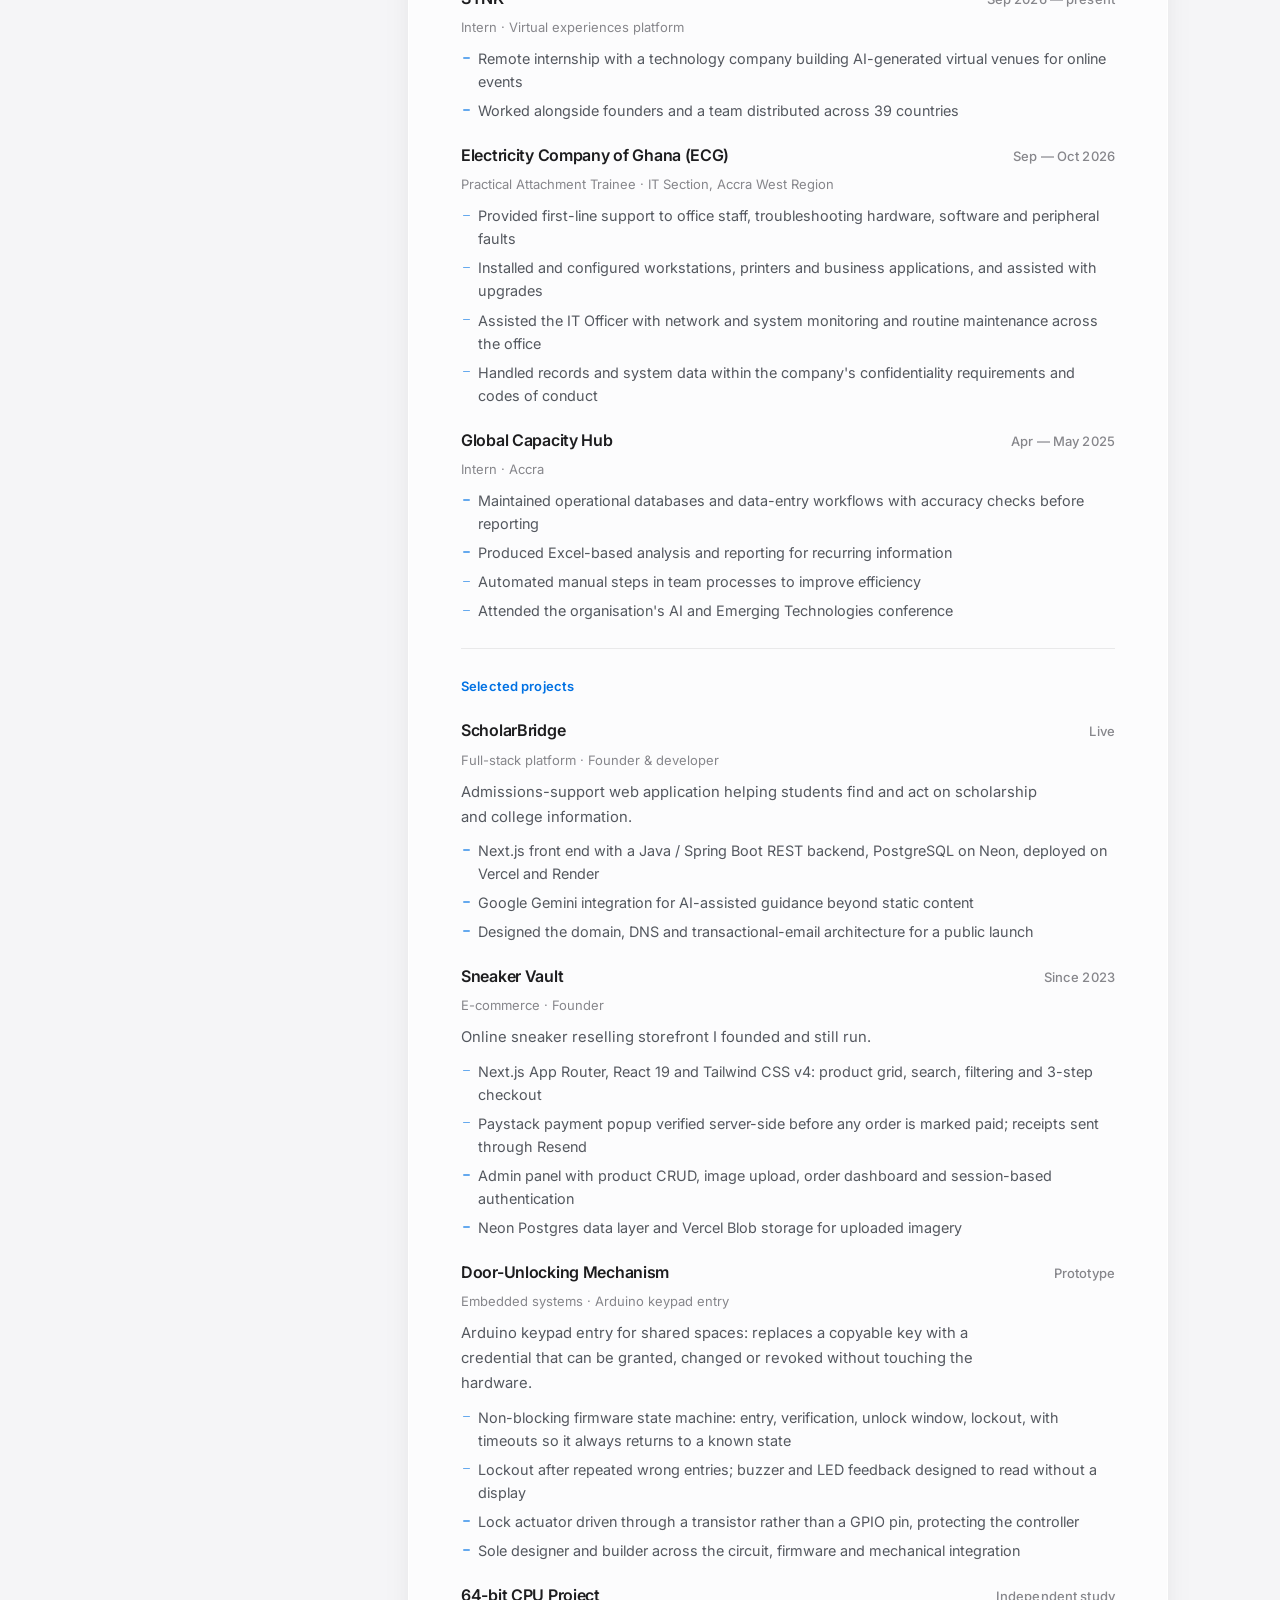
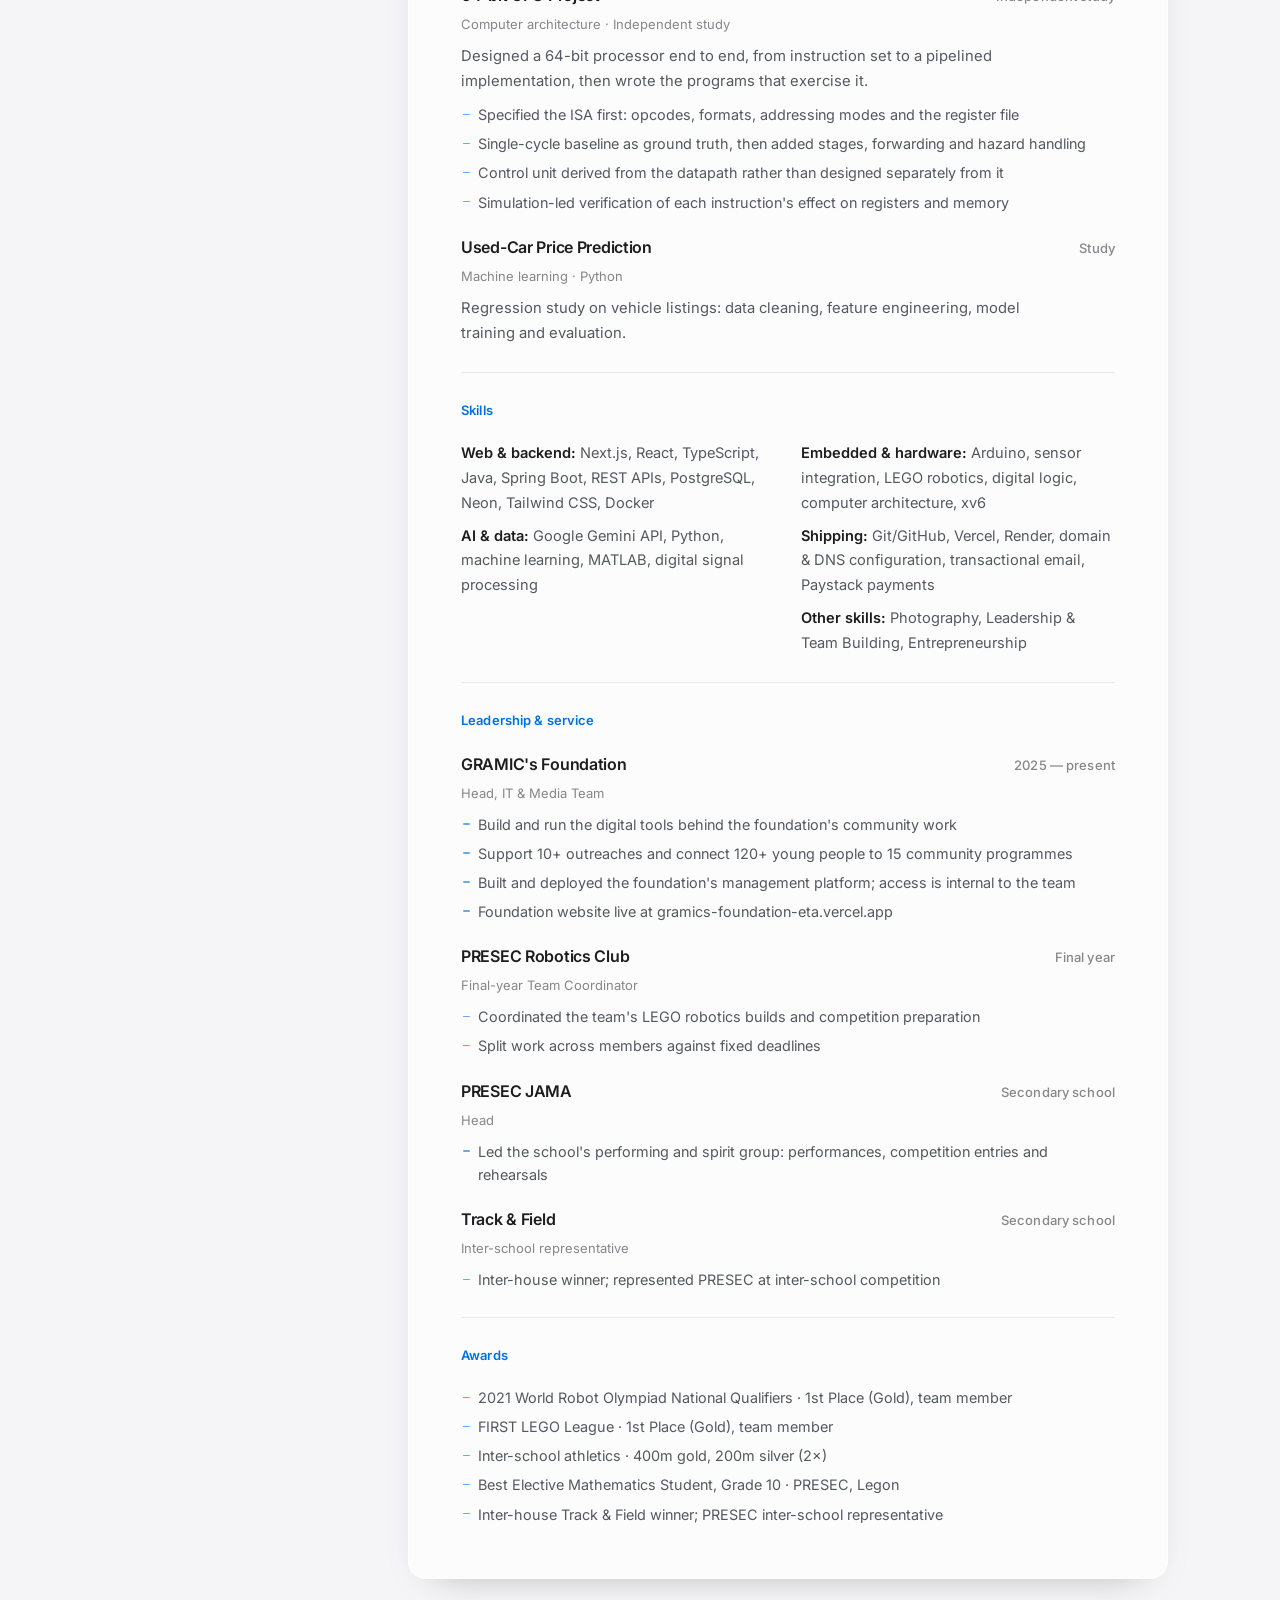
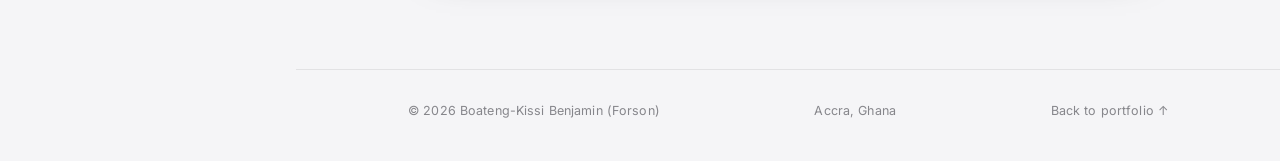
==== commit 96a0be0a: "Add three skills and move Education up under Profile Skills gains an Other skills group carrying pho" ====
--- a/resume.html
+++ b/resume.html
@@ -137,6 +137,24 @@
         </div>
 
         <div class="res-block">
+          <h2>Education</h2>
+          <div class="res-item">
+            <div class="res-top">
+              <div><h3>Presbyterian Boys' Secondary School (PRESEC), Legon</h3><span class="res-sub2">General Science</span></div>
+              <span class="res-date">Completed 2023</span>
+            </div>
+            <p>Awarded Best E-Math Student, Grade 10.</p>
+          </div>
+          <div class="res-item">
+            <div class="res-top">
+              <div><h3>Independent study</h3><span class="res-sub2">Self-directed</span></div>
+              <span class="res-date">2023 — present</span>
+            </div>
+            <p>Self-directed study applied directly in project work: web application development (Next.js, PostgreSQL, Spring Boot), operating systems (xv6 under QEMU), digital signal processing (FIR/IIR filters, DFT/DTFT, MATLAB) and computer architecture including a 64-bit CPU design. Next step: computer engineering.</p>
+          </div>
+        </div>
+
+        <div class="res-block">
           <h2>Experience</h2>
 
           <div class="res-item">
@@ -254,24 +272,6 @@
               <span class="res-date">Study</span>
             </div>
             <p>Regression study on vehicle listings: data cleaning, feature engineering, model training and evaluation.</p>
-          </div>
-        </div>
-
-        <div class="res-block">
-          <h2>Education</h2>
-          <div class="res-item">
-            <div class="res-top">
-              <div><h3>Presbyterian Boys' Secondary School (PRESEC), Legon</h3><span class="res-sub2">General Science</span></div>
-              <span class="res-date">Completed 2023</span>
-            </div>
-            <p>Awarded Best E-Math Student, Grade 10.</p>
-          </div>
-          <div class="res-item">
-            <div class="res-top">
-              <div><h3>Independent study</h3><span class="res-sub2">Self-directed</span></div>
-              <span class="res-date">2023 — present</span>
-            </div>
-            <p>Self-directed study applied directly in project work: web application development (Next.js, PostgreSQL, Spring Boot), operating systems (xv6 under QEMU), digital signal processing (FIR/IIR filters, DFT/DTFT, MATLAB) and computer architecture including a 64-bit CPU design. Next step: computer engineering.</p>
           </div>
         </div>
 
@@ -285,6 +285,7 @@
             <div>
               <p><strong>Embedded &amp; hardware:</strong> Arduino, sensor integration, LEGO robotics, digital logic, computer architecture, xv6</p>
               <p style="margin-top:8px"><strong>Shipping:</strong> Git/GitHub, Vercel, Render, domain &amp; DNS configuration, transactional email, Paystack payments</p>
+              <p style="margin-top:8px"><strong>Other skills:</strong> Photography, Leadership &amp; Team Building, Entrepreneurship</p>
             </div>
           </div>
         </div>
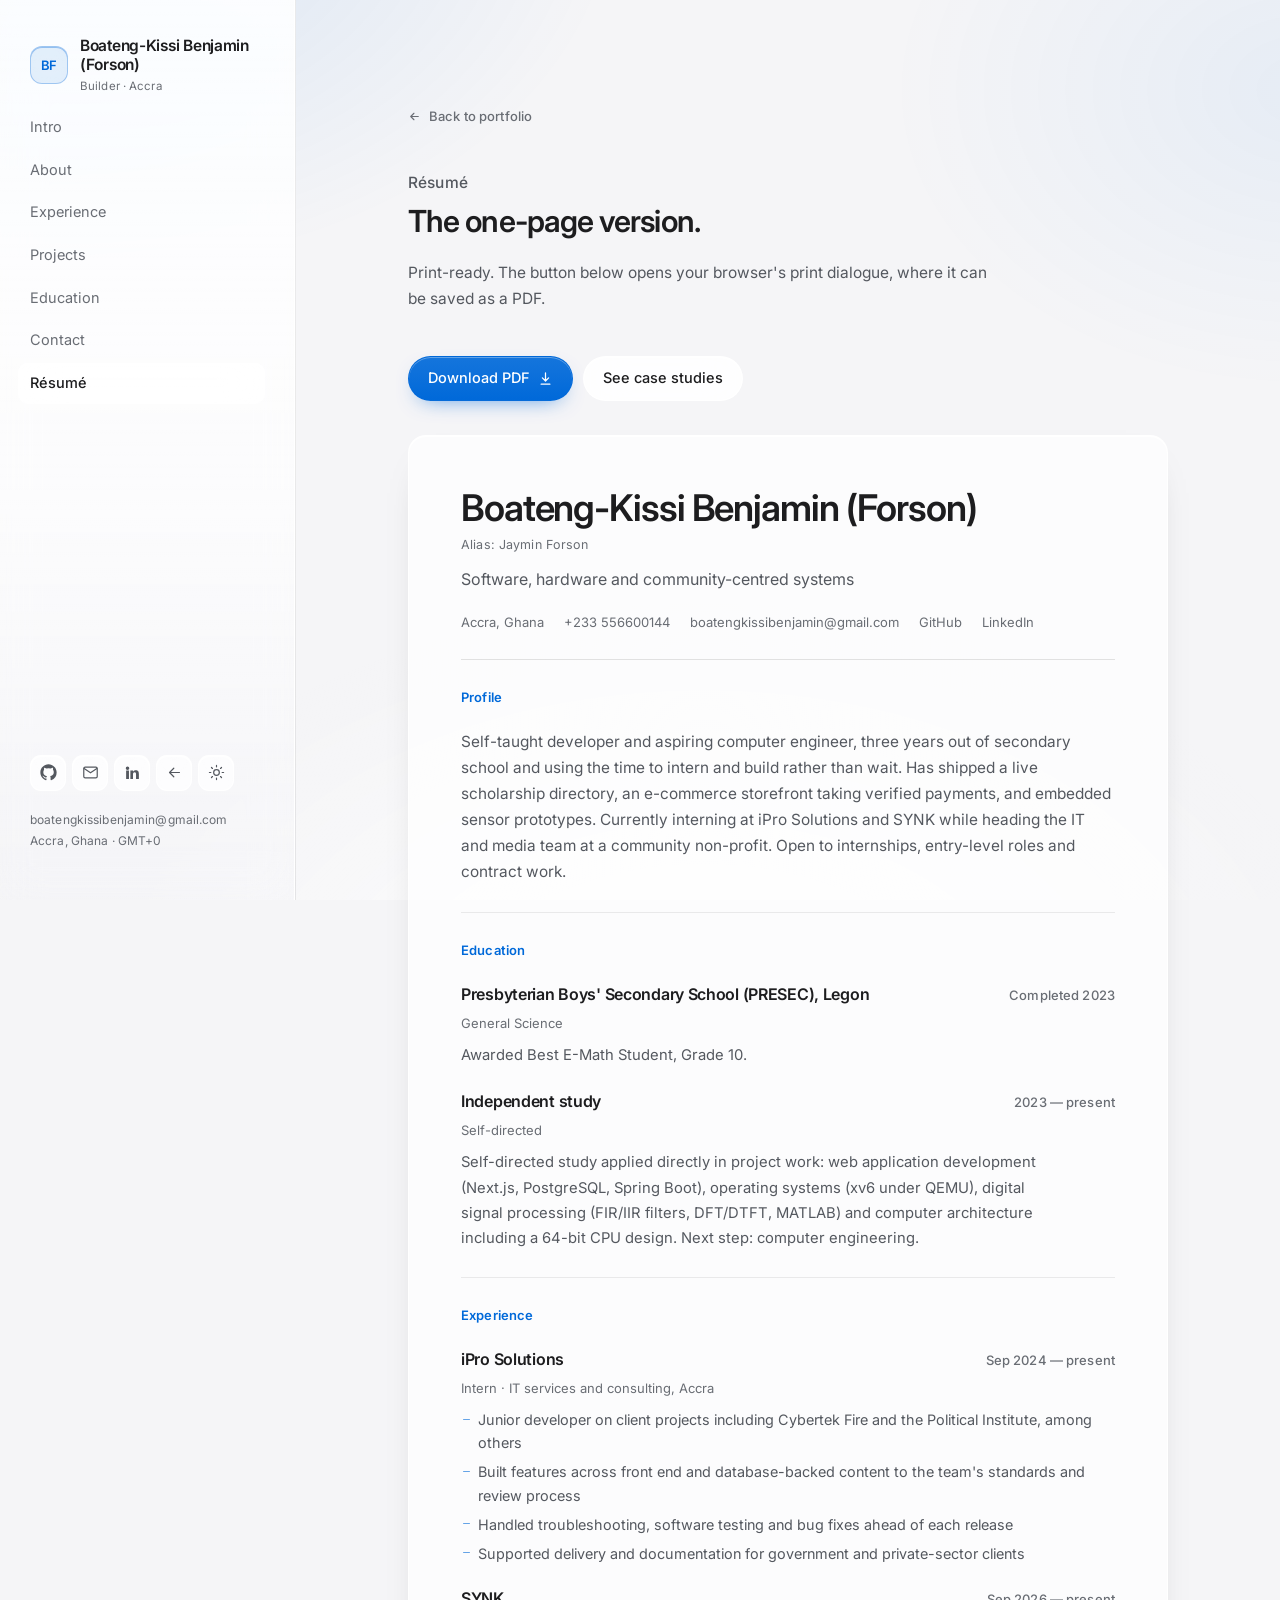
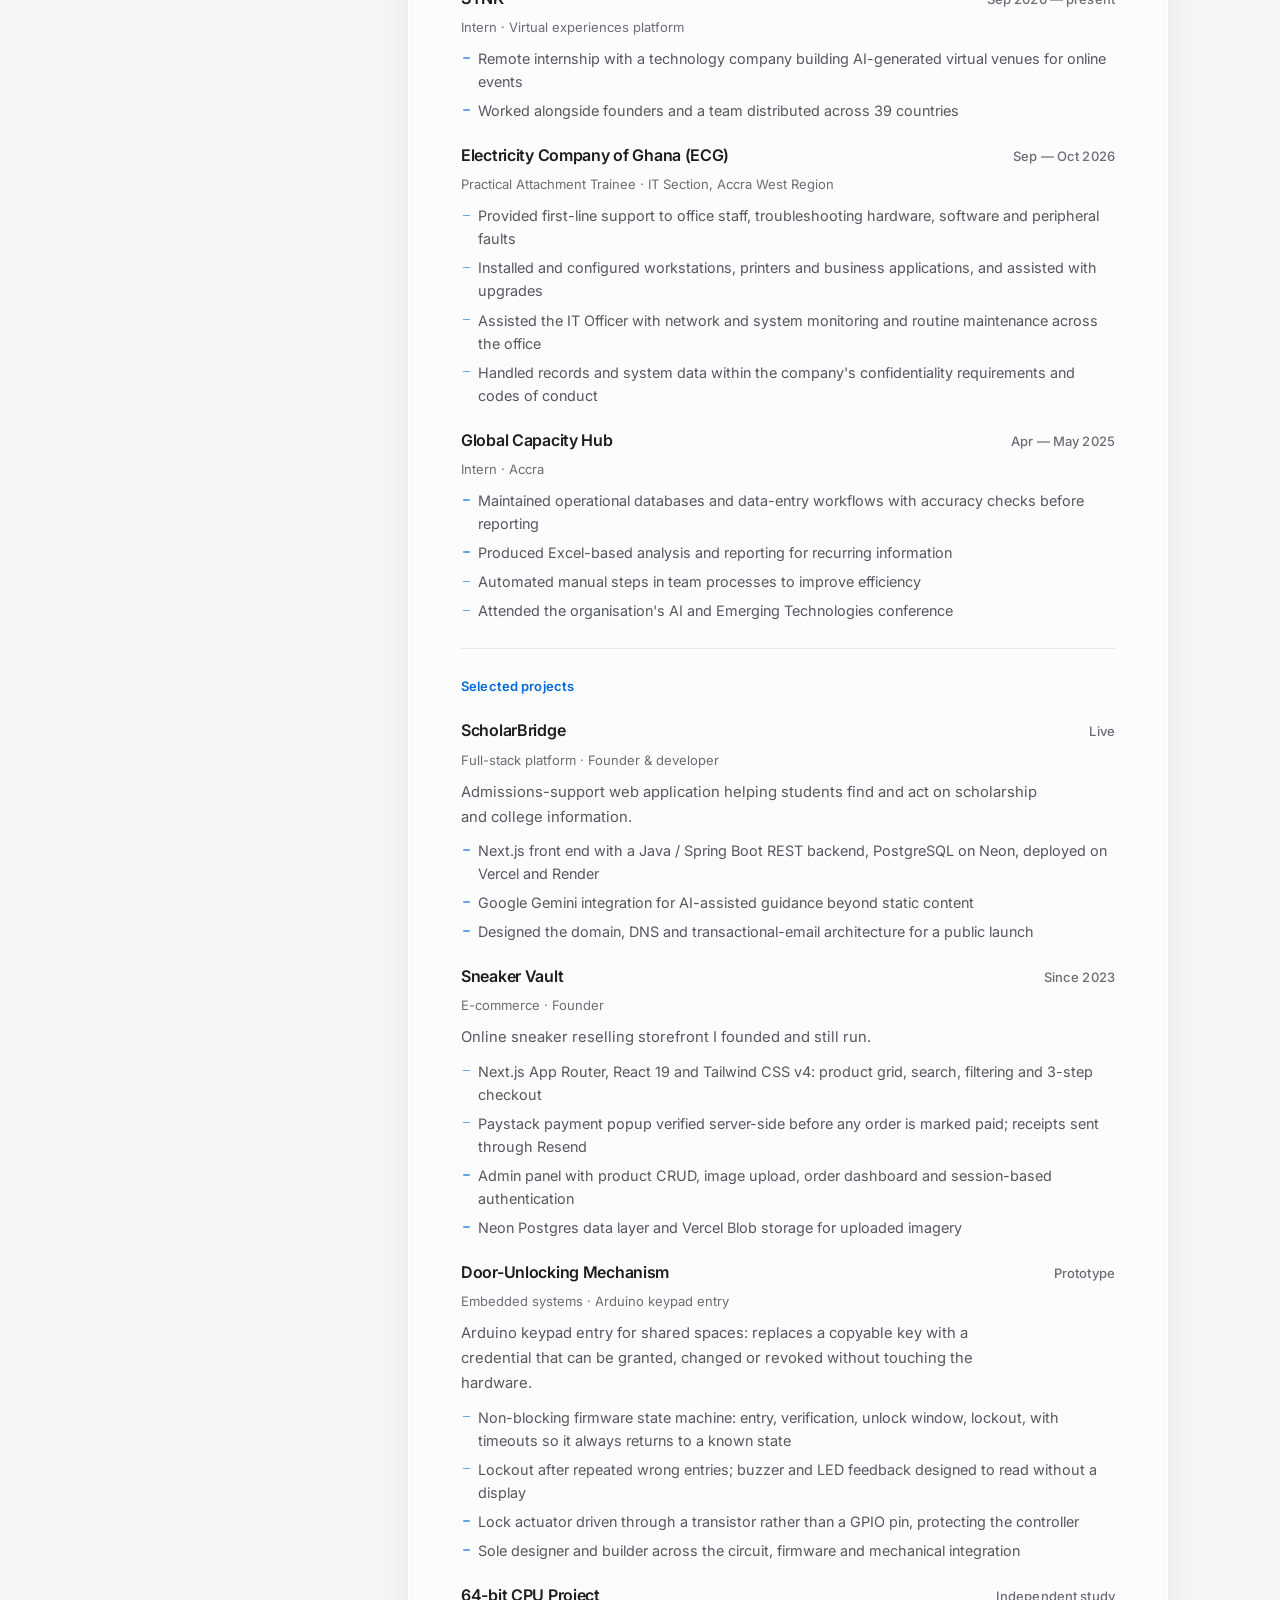
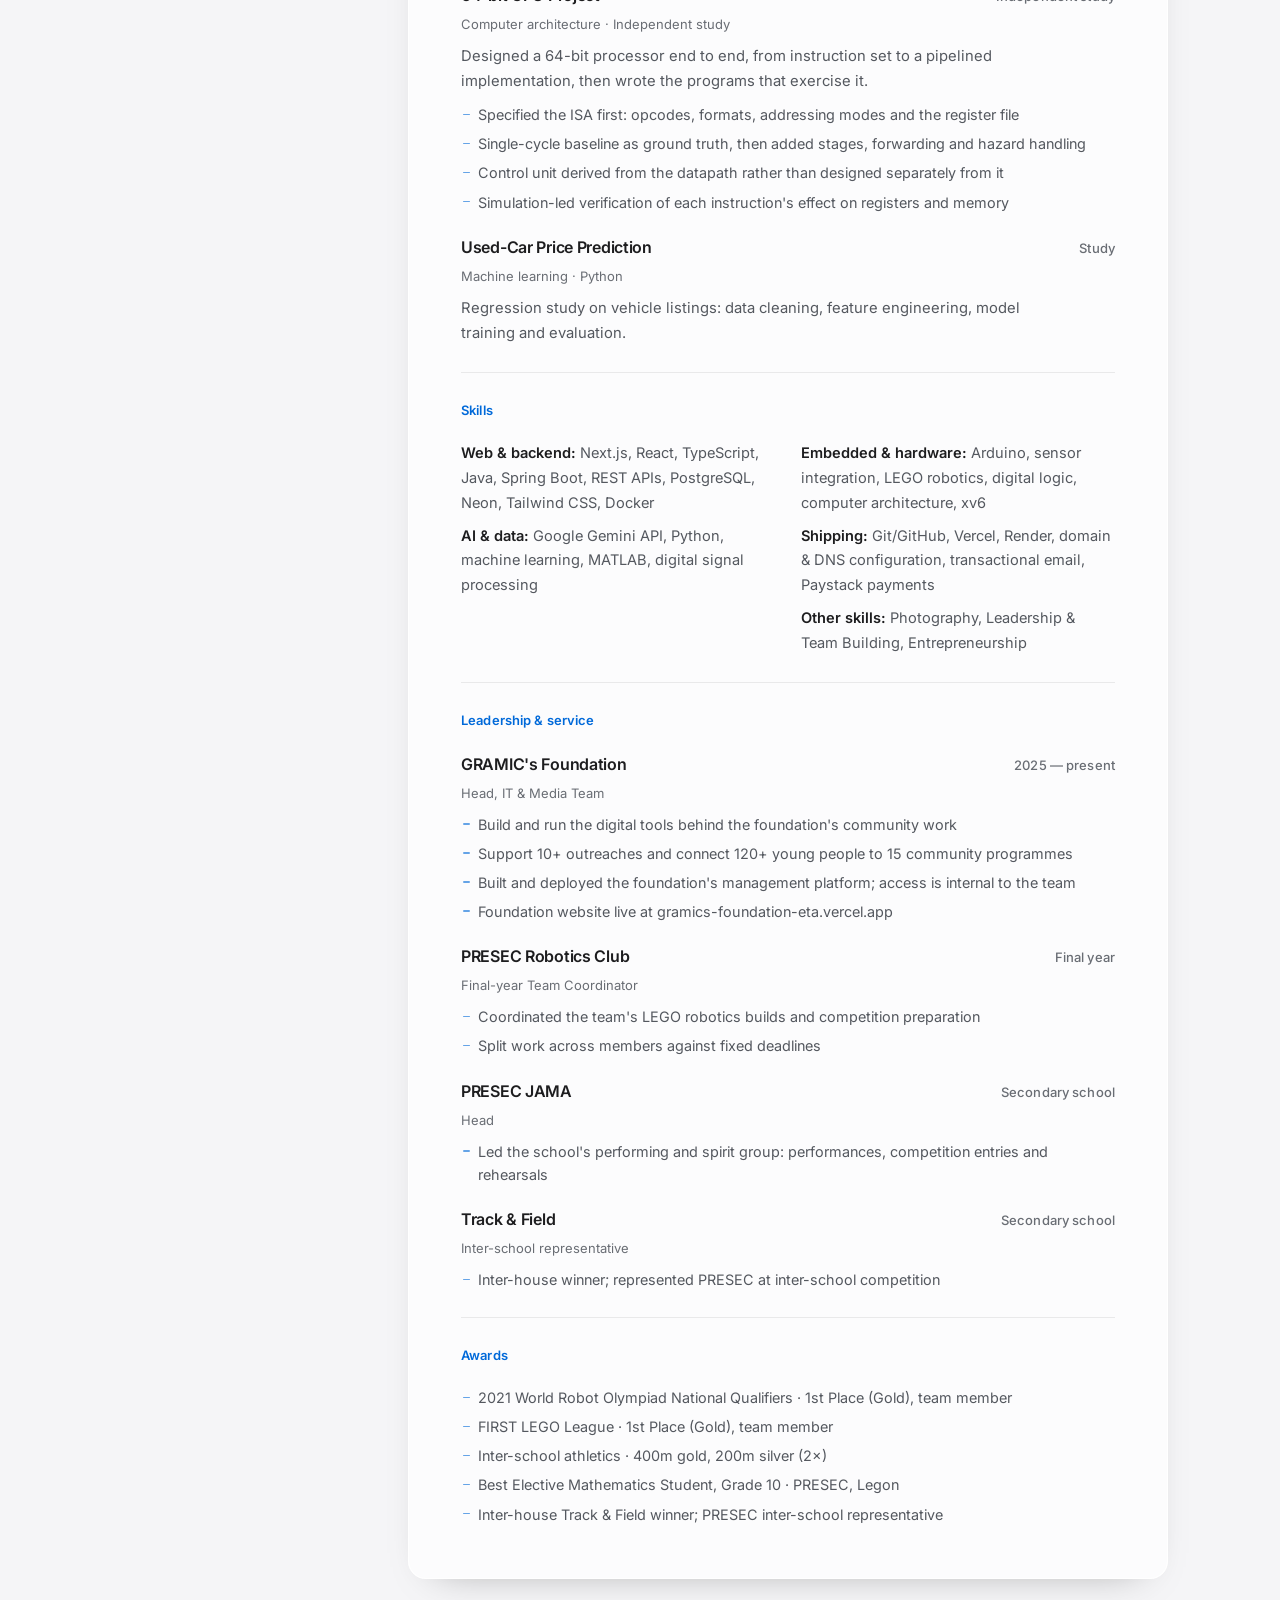
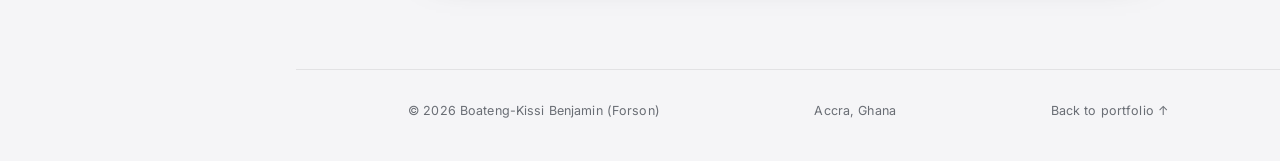
==== commit 8af777df: "Fix contrast failures, landmark and AT gaps found in the design review Colour tokens (numbers recomp" ====
--- a/resume.html
+++ b/resume.html
@@ -88,6 +88,7 @@
   </div>
 </aside>
 
+<div class="shell">
 <main class="main" id="main">
 
   <section class="section cs-top">
@@ -354,6 +355,8 @@
     </div>
   </section>
 
+</main>
+
   <footer class="site-footer no-print">
     <div class="wrap">
       <div class="footline">
@@ -363,8 +366,7 @@
       </div>
     </div>
   </footer>
-
-</main>
+</div>
 
 <script src="assets/js/main.js" defer></script>
 </body>
--- a/assets/css/styles.css
+++ b/assets/css/styles.css
@@ -11,10 +11,11 @@
   --bg-3:rgba(255,255,255,.085);
   --text:#f2f2f4;
   --text-2:#a9aeb6;
-  --text-3:#787d86;
+  --text-3:#868b93;
   --line:rgba(255,255,255,.11);
   --line-2:rgba(255,255,255,.075);
   --accent:#0a84ff;
+  --accent-solid:#0060d0;
   --accent-ink:#ffffff;
   --accent-soft:rgba(10,132,255,.18);
   --ok:#30d158;
@@ -41,19 +42,28 @@
   --bg-3:rgba(255,255,255,.92);
   --text:#1d1d1f;
   --text-2:#54585f;
-  --text-3:#86868b;
+  --text-3:#696d74;
   --line:rgba(0,0,0,.11);
   --line-2:rgba(0,0,0,.075);
-  --accent:#0071e3;
+  --accent:#0069d9;
   --accent-ink:#ffffff;
-  --accent-soft:rgba(0,113,227,.1);
-  --ok:#34c759;
+  --accent-soft:rgba(0,105,217,.1);
+  --accent-solid:#0069d9;
+  --ok:#179043;
   --shadow:0 16px 40px -28px rgba(0,0,0,.4);
   --glass:rgba(255,255,255,.7);
   --glass-2:rgba(255,255,255,.88);
   --glass-b:rgba(255,255,255,.95);
   --hi:rgba(255,255,255,1);
   --blur:saturate(180%) blur(20px);
+}
+
+/* Increase Contrast: promote the tertiary token to secondary and strengthen
+   the rules. Specificity matches the theme blocks, so this stays below them. */
+@media (prefers-contrast:more){
+  :root{--text-3:var(--text-2);--line:rgba(255,255,255,.3);--line-2:rgba(255,255,255,.22)}
+  :root[data-theme="dark"]{--text-3:var(--text-2);--line:rgba(255,255,255,.3);--line-2:rgba(255,255,255,.22)}
+  :root[data-theme="light"]{--text-3:var(--text-2);--line:rgba(0,0,0,.3);--line-2:rgba(0,0,0,.22)}
 }
 
 *,*::before,*::after{box-sizing:border-box}
@@ -83,7 +93,7 @@
 p{margin:0 0 1.1em}
 ul{margin:0;padding:0;list-style:none}
 button{font:inherit;color:inherit;cursor:pointer}
-::selection{background:var(--accent);color:var(--accent-ink)}
+::selection{background:var(--accent-solid);color:var(--accent-ink)}
 code{font-family:var(--f-mono);font-size:.9em}
 
 .sr-only{position:absolute;width:1px;height:1px;padding:0;margin:-1px;overflow:hidden;clip:rect(0,0,0,0);white-space:nowrap;border:0}
@@ -93,16 +103,23 @@
 
 :focus-visible{outline:2px solid var(--accent);outline-offset:3px;border-radius:8px}
 
-/* ---------- glass ---------- */
+/* ---------- glass ----------
+   Layer discipline: blur only on the floating controls. .tag, .fact, .spec,
+   .resume-doc, .proj and .callout are content surfaces and keep their fill,
+   not the material. */
 .glass,
-.sidebar,.topbar,#mobileNav,.pill,.btn,.tag,.iconbtn,.copybtn,.mono-badge,
-.fact,.spec,.resume-doc,.proj,.callout,.nav a.is-active{
+.sidebar,.topbar,#mobileNav,.pill,.btn,.iconbtn,.copybtn,.mono-badge,
+.nav a.is-active{
   -webkit-backdrop-filter:var(--blur);
   backdrop-filter:var(--blur);
 }
+@media (prefers-reduced-transparency:reduce){
+  .glass,.sidebar,.topbar,#mobileNav,.pill,.btn,.iconbtn,.copybtn,.mono-badge,
+  .nav a.is-active{-webkit-backdrop-filter:none;backdrop-filter:none}
+}
 
 /* ---------- layout ---------- */
-.shell{display:block}
+.shell{margin-left:var(--sidebar);min-height:100vh;display:flex;flex-direction:column}
 .sidebar{
   position:fixed;top:0;left:0;bottom:0;width:var(--sidebar);z-index:60;
   padding:clamp(28px,4vh,52px) 30px;
@@ -112,7 +129,7 @@
   box-shadow:inset -1px 0 0 var(--hi);
 }
 
-.main{margin-left:var(--sidebar);min-height:100vh;display:flex;flex-direction:column}
+.main{display:flex;flex-direction:column}
 .wrap{width:100%;max-width:calc(var(--col) + 2 * clamp(24px,5vw,72px));
   margin:0 auto;padding:0 clamp(24px,5vw,72px)}
 
@@ -242,10 +259,10 @@
   transform:translateY(-1px)}
 .btn:hover svg{transform:translate(2px,-2px)}
 .btn--solid{
-  background:linear-gradient(180deg,color-mix(in srgb,var(--accent) 92%,white),var(--accent));
-  border-color:color-mix(in srgb,var(--accent) 70%,transparent);
+  background:linear-gradient(180deg,color-mix(in srgb,var(--accent-solid) 92%,white),var(--accent-solid));
+  border-color:color-mix(in srgb,var(--accent-solid) 70%,transparent);
   color:var(--accent-ink);
-  box-shadow:inset 0 1px 0 rgba(255,255,255,.32),0 8px 22px -12px color-mix(in srgb,var(--accent) 80%,transparent);
+  box-shadow:inset 0 1px 0 rgba(255,255,255,.32),0 8px 22px -12px color-mix(in srgb,var(--accent-solid) 80%,transparent);
 }
 .btn--solid:hover{color:var(--accent-ink);transform:translateY(-1px);
   filter:brightness(1.06)}
@@ -502,9 +519,15 @@
 /* ---------- responsive ---------- */
 @media (max-width:1023px){
   .sidebar{display:none}
-  .main{margin-left:0;padding-top:60px}
+  .shell{margin-left:0}
+  .main{padding-top:60px}
   .topbar{display:flex}
   .proj-ext{opacity:1;transform:none}
+  /* reach Apple's 44pt default without growing the topbar, whose 60px
+     offsets are what #mobileNav and .main padding are built on */
+  .iconbtn{position:relative}
+  .iconbtn::after{content:"";position:absolute;inset:-4px}
+  .copybtn{padding:11px 17px}
 }
 @media (max-width:520px){
   .chan-label{width:auto}
@@ -517,7 +540,7 @@
 @media print{
   *{backdrop-filter:none!important;-webkit-backdrop-filter:none!important}
   .sidebar,.topbar,#mobileNav,.site-footer,.skip-link,.no-print{display:none!important}
-  .main{margin:0}
+  .shell,.main{margin:0}
   body,body::before{background:#fff!important;color:#000}
   body::before{display:none}
   /* the theme greys are tuned for a dark screen; on paper they wash out.
@@ -537,8 +560,8 @@
 }
 
 /* ---------- compat / refinements ---------- */
-.btn--primary{background:linear-gradient(180deg,color-mix(in srgb,var(--accent) 92%,white),var(--accent));
-  border-color:color-mix(in srgb,var(--accent) 70%,transparent);color:var(--accent-ink);
+.btn--primary{background:linear-gradient(180deg,color-mix(in srgb,var(--accent-solid) 92%,white),var(--accent-solid));
+  border-color:color-mix(in srgb,var(--accent-solid) 70%,transparent);color:var(--accent-ink);
   box-shadow:inset 0 1px 0 rgba(255,255,255,.32)}
 .btn--primary:hover{color:var(--accent-ink);border-color:var(--accent);filter:brightness(1.06)}
 .btn--ghost{background:var(--glass);border-color:var(--glass-b);color:var(--text-2);
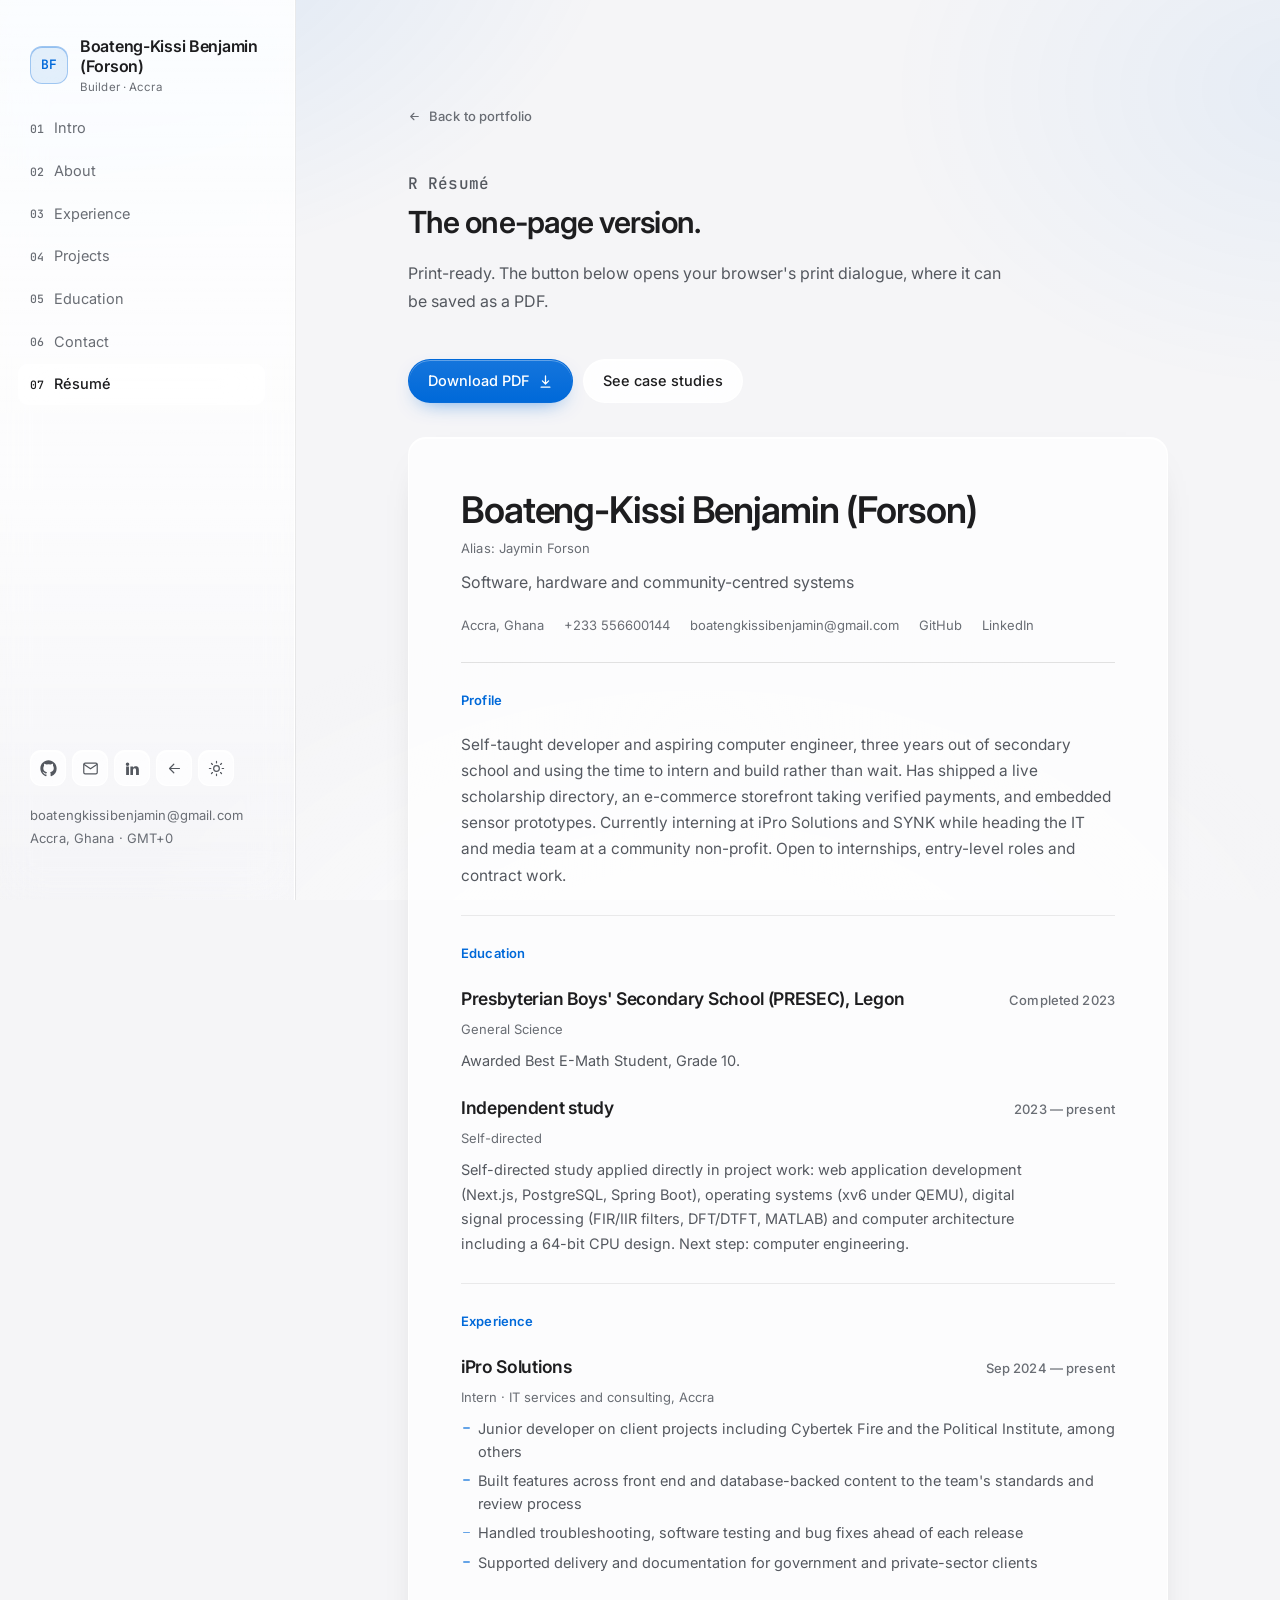
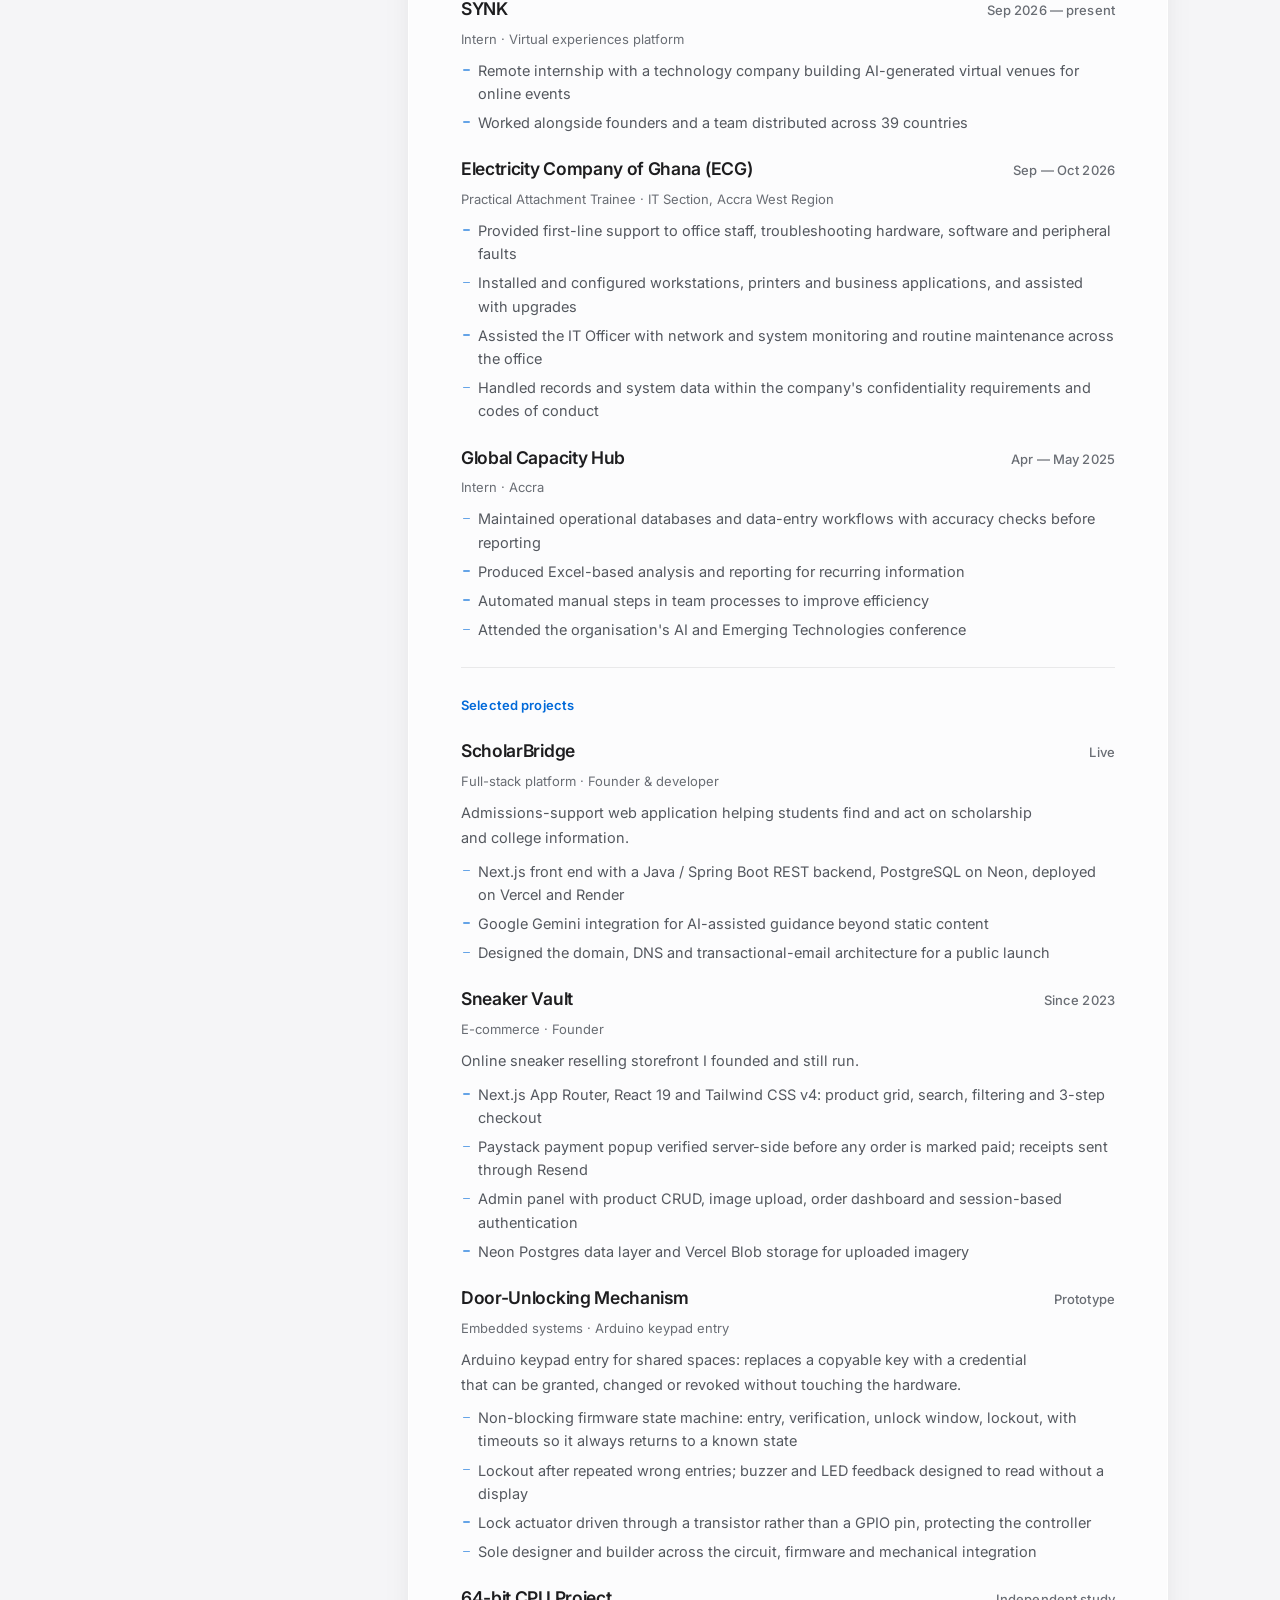
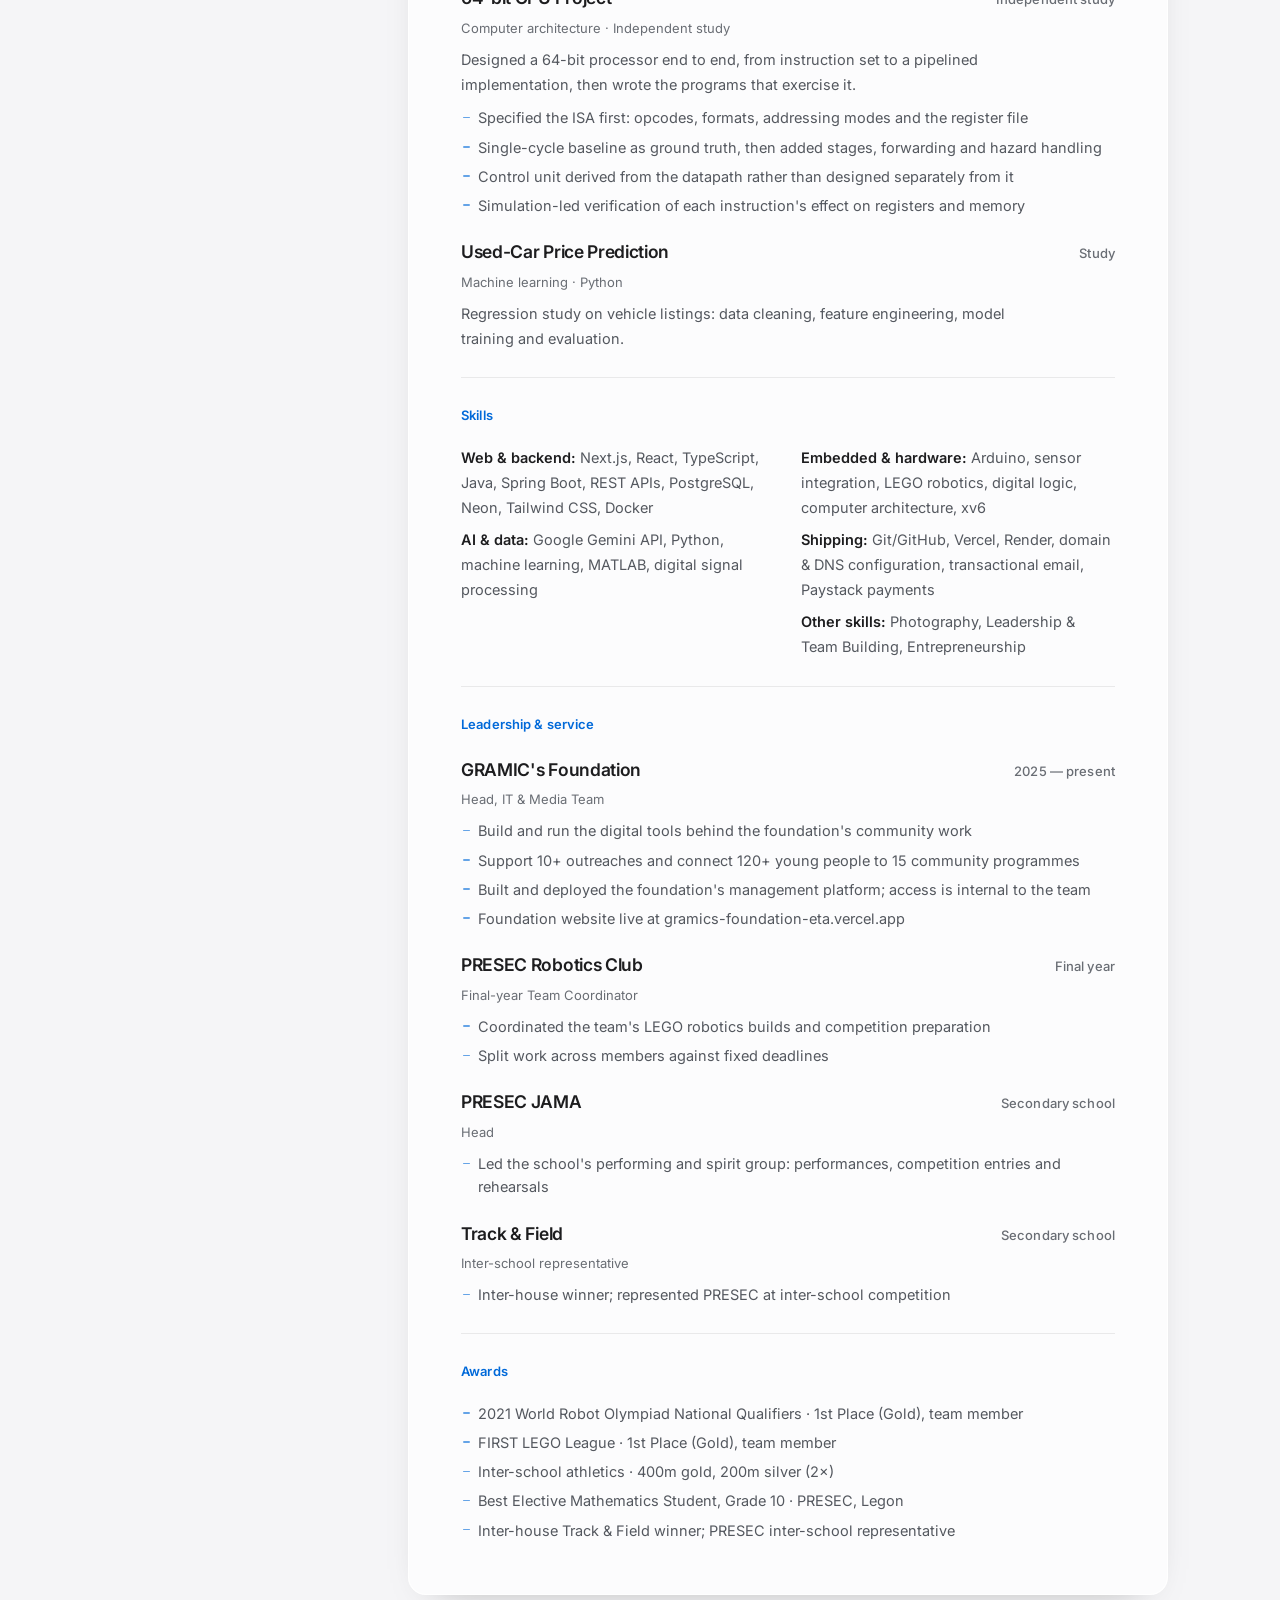
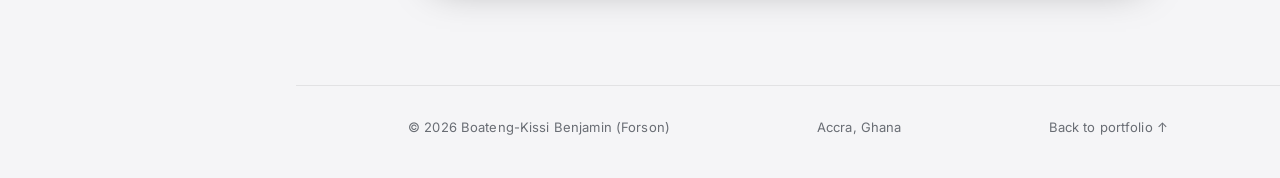
==== commit 9239d730: "Split the identity decision: mono for identifiers, amber stays in the covers The craft review offere" ====
--- a/resume.html
+++ b/resume.html
@@ -14,7 +14,7 @@
 <meta name="twitter:card" content="summary_large_image">
 <link rel="preconnect" href="https://fonts.googleapis.com">
 <link rel="preconnect" href="https://fonts.gstatic.com" crossorigin>
-<link href="https://fonts.googleapis.com/css2?family=Inter:wght@400;500;600&family=JetBrains+Mono:wght@400&display=swap" rel="stylesheet">
+<link href="https://fonts.googleapis.com/css2?family=Inter:wght@400;500;600&family=JetBrains+Mono:wght@400;500&display=swap" rel="stylesheet">
 <link rel="stylesheet" href="assets/css/styles.css">
 </head>
 <body>
--- a/assets/css/styles.css
+++ b/assets/css/styles.css
@@ -98,7 +98,7 @@
 
 .sr-only{position:absolute;width:1px;height:1px;padding:0;margin:-1px;overflow:hidden;clip:rect(0,0,0,0);white-space:nowrap;border:0}
 .skip-link{position:fixed;top:-60px;left:16px;z-index:200;background:var(--accent);color:var(--accent-ink);
-  padding:10px 18px;border-radius:100px;font-size:14px;font-weight:500;transition:top .2s}
+  padding:10px 18px;border-radius:100px;font-size:14.5px;font-weight:500;transition:top .2s}
 .skip-link:focus{top:16px}
 
 :focus-visible{outline:2px solid var(--accent);outline-offset:3px;border-radius:8px}
@@ -138,12 +138,12 @@
 .mono-badge{
   width:38px;height:38px;flex:none;border-radius:12px;
   display:grid;place-items:center;
-  font-family:var(--f-body);font-size:13px;font-weight:600;letter-spacing:-.01em;
+  font-family:var(--f-mono);font-size:13px;font-weight:600;letter-spacing:-.01em;
   background:var(--accent-soft);color:var(--accent);
   border:1px solid color-mix(in srgb,var(--accent) 30%,transparent);
   box-shadow:inset 0 1px 0 color-mix(in srgb,var(--accent) 35%,transparent);
 }
-.brandtext{font-family:var(--f-display);font-weight:600;font-size:15.5px;line-height:1.25;letter-spacing:-.018em}
+.brandtext{font-family:var(--f-display);font-weight:600;font-size:16px;line-height:1.25;letter-spacing:-.018em}
 .brandtext span{display:block;color:var(--text-3);font-family:var(--f-body);font-size:11.5px;
   font-weight:400;letter-spacing:.01em;margin-top:4px}
 
@@ -154,7 +154,14 @@
   font-size:14.5px;color:var(--text-3);
   transition:color .2s var(--ease),background .2s var(--ease);
 }
-.nav a i{display:none}
+/* index numbers: an ordered position in the document, so they carry
+   information rather than decorate. Quieter than the label by size only -
+   --text-3 is already the contrast floor (4.77:1 light, 5.13:1 dark), and
+   the colour is left to inherit so hover and is-active still move the
+   number and the label together. */
+.nav a i{font-family:var(--f-mono);font-style:normal;font-size:11.5px;font-weight:500;
+  font-variant-numeric:tabular-nums}
+#mobileNav .nav a i{font-size:13px}
 .nav a::after{content:none}
 .nav a:hover{color:var(--text);background:var(--glass)}
 .nav a.is-active{color:var(--text);background:var(--glass);
@@ -170,7 +177,7 @@
 .iconbtn:hover{color:var(--accent);border-color:color-mix(in srgb,var(--accent) 45%,transparent);
   background:var(--accent-soft);transform:translateY(-1px)}
 .iconbtn svg{width:17px;height:17px}
-.sideline{font-family:var(--f-body);font-size:12px;letter-spacing:.01em;
+.sideline{font-family:var(--f-body);font-size:13px;letter-spacing:.01em;
   color:var(--text-3);line-height:1.75}
 
 /* ---------- mobile bar ---------- */
@@ -183,7 +190,7 @@
   box-shadow:inset 0 -1px 0 var(--hi);
 }
 .topbar .brandmark{margin:0}
-.topbar .mono-badge{width:32px;height:32px;font-size:12px;border-radius:10px}
+.topbar .mono-badge{width:32px;height:32px;font-size:13px;border-radius:10px}
 .topbar-actions{display:flex;gap:8px}
 #mobileNav{
   display:none;position:fixed;inset:60px 0 auto 0;z-index:69;
@@ -196,13 +203,12 @@
 
 /* ---------- typography ---------- */
 .eyebrow{
-  font-family:var(--f-body);font-size:12.5px;font-weight:500;letter-spacing:.02em;
+  font-family:var(--f-body);font-size:13px;font-weight:500;letter-spacing:.02em;
   color:var(--accent);margin:0 0 18px;display:flex;align-items:center;gap:10px;
 }
 .eyebrow::before{content:"";width:24px;height:1px;background:var(--accent);opacity:.6}
 
 h1,h2,h3,h4{font-family:var(--f-display);font-weight:600;letter-spacing:-.024em;margin:0}
-.display{font-size:clamp(2.5rem,6.4vw,4.15rem);line-height:1.04;letter-spacing:-.032em;margin:0}
 .hero-name{font-size:clamp(2.3rem,5.6vw,3.7rem);line-height:1.06;letter-spacing:-.034em;
   margin:0 0 18px;text-wrap:balance}
 .lede{font-size:clamp(1.05rem,1.7vw,1.2rem);line-height:1.6;color:var(--text-2);max-width:62ch}
@@ -215,12 +221,14 @@
 .section + .section{border-top:1px solid var(--line-2)}
 .section-head{margin-bottom:clamp(30px,4vw,44px)}
 .sec-label{
-  font-family:var(--f-body);font-size:13px;font-weight:500;letter-spacing:.01em;
+  font-family:var(--f-mono);font-size:13px;font-weight:500;letter-spacing:.01em;
   color:var(--text-3);margin:0 0 10px;display:flex;gap:10px;align-items:baseline;
 }
-.sec-label b{display:none}
+/* same index rule: numbered = a top-level section with a nav entry,
+   unnumbered (Work, Leadership & service) = a subsection inside one */
+.sec-label b{font-weight:500;font-variant-numeric:tabular-nums}
 .section-head h2{font-size:clamp(1.5rem,2.6vw,1.9rem);letter-spacing:-.03em}
-.section-head p{margin:12px 0 0;color:var(--text-2);max-width:60ch;font-size:15.5px}
+.section-head p{margin:12px 0 0;color:var(--text-2);max-width:60ch;font-size:16px}
 
 /* ---------- hero ---------- */
 .hero{padding:clamp(84px,15vh,150px) 0 clamp(56px,8vh,84px)}
@@ -229,7 +237,7 @@
   padding:6px 15px 6px 12px;border-radius:100px;
   background:var(--glass);border:1px solid var(--glass-b);
   box-shadow:inset 0 1px 0 var(--hi);
-  font-size:12.5px;font-weight:500;color:var(--text-2);
+  font-size:13px;font-weight:500;color:var(--text-2);
   margin-bottom:26px;
 }
 .pill .dot{width:7px;height:7px;border-radius:50%;background:var(--ok);
@@ -269,7 +277,7 @@
 .sec-more{display:flex;margin-top:34px}
 
 /* ---------- prose ---------- */
-.prose p{font-size:16.5px;line-height:1.75;color:var(--text-2);max-width:66ch}
+.prose p{font-size:16px;line-height:1.75;color:var(--text-2);max-width:66ch}
 .prose p:first-child{color:var(--text);font-size:17.5px}
 .prose a{color:var(--accent);border-bottom:1px solid color-mix(in srgb,var(--accent) 35%,transparent);
   transition:border-color .18s}
@@ -281,7 +289,7 @@
 }
 
 .frame figcaption{
-  font-family:var(--f-body);font-size:12px;letter-spacing:.01em;
+  font-family:var(--f-body);font-size:13px;letter-spacing:.01em;
   color:var(--text-3);margin-top:11px;
 }
 figure{margin:0}
@@ -297,14 +305,14 @@
   font-family:var(--f-body);font-size:13px;font-weight:500;letter-spacing:.01em;
   color:var(--text-3);padding-top:5px;
 }
-.job h3{font-size:17px;letter-spacing:-.02em;line-height:1.35}
+.job h3{font-size:17.5px;letter-spacing:-.02em;line-height:1.35}
 .job h3 a{color:var(--text);transition:color .18s}
 .job h3 a:hover{color:var(--accent)}
-.job-role{font-family:var(--f-body);font-size:13.5px;font-weight:500;color:var(--accent);
+.job-role{font-family:var(--f-body);font-size:13px;font-weight:500;color:var(--accent);
   margin:5px 0 12px;letter-spacing:0}
-.job p{font-size:15.4px;color:var(--text-2);margin:0 0 12px;max-width:64ch}
+.job p{font-size:16px;color:var(--text-2);margin:0 0 12px;max-width:64ch}
 .job ul{display:flex;flex-direction:column;gap:7px;margin-bottom:14px}
-.job ul li{position:relative;padding-left:19px;font-size:14.8px;color:var(--text-2);line-height:1.65}
+.job ul li{position:relative;padding-left:19px;font-size:14.5px;color:var(--text-2);line-height:1.65}
 .job ul li::before{content:"";position:absolute;left:2px;top:.72em;width:7px;height:1.5px;
   background:var(--accent);opacity:.6;border-radius:2px}
 .tags{display:flex;flex-wrap:wrap;gap:7px}
@@ -332,7 +340,7 @@
   box-shadow:inset 0 1px 0 var(--hi),var(--shadow);transform:translateY(-1px)}
 .proj + .proj{border-top:1px solid transparent}
 .proj-idx{
-  font-family:var(--f-body);font-size:12.5px;font-weight:500;color:var(--text-3);
+  font-family:var(--f-mono);font-size:13px;font-weight:500;color:var(--text-3);
   padding-top:5px;letter-spacing:.01em;transition:color .2s;
 }
 .proj:hover .proj-idx{color:var(--accent)}
@@ -341,7 +349,7 @@
 .proj h3 a::after{content:"";position:absolute;inset:0}
 .proj h3 a{transition:color .18s}
 .proj:hover h3 a{color:var(--accent)}
-.proj p{font-size:15.2px;color:var(--text-2);margin:0 0 13px;max-width:62ch}
+.proj p{font-size:16px;color:var(--text-2);margin:0 0 13px;max-width:62ch}
 .proj .tags{margin-bottom:0}
 .proj-ext{
   position:absolute;top:24px;right:20px;width:26px;height:26px;
@@ -353,7 +361,7 @@
 .proj .status{display:inline-block}
 
 .status{
-  font-family:var(--f-body);font-size:12px;font-weight:500;letter-spacing:.01em;
+  font-family:var(--f-body);font-size:13px;font-weight:500;letter-spacing:.01em;
   color:var(--text-3);margin-bottom:11px;display:block;
 }
 .status::before{content:"";display:inline-block;width:6px;height:6px;border-radius:50%;
@@ -366,11 +374,11 @@
 .edu:first-child{border-top:0;padding-top:0}
 .edu-when{font-family:var(--f-body);font-size:13px;font-weight:500;letter-spacing:.01em;
   text-transform:none;color:var(--text-3);padding-top:4px}
-.edu h3{font-size:16.5px;letter-spacing:-.02em;margin-bottom:5px}
+.edu h3{font-size:17.5px;letter-spacing:-.02em;margin-bottom:5px}
 .edu .job-role{margin-bottom:9px}
-.edu p{font-size:15.2px;color:var(--text-2);margin:0;max-width:62ch}
+.edu p{font-size:16px;color:var(--text-2);margin:0;max-width:62ch}
 .edu ul{display:flex;flex-direction:column;gap:7px;margin-top:11px}
-.edu ul li{position:relative;padding-left:19px;font-size:15.2px;color:var(--text-2);line-height:1.6;max-width:62ch}
+.edu ul li{position:relative;padding-left:19px;font-size:16px;color:var(--text-2);line-height:1.6;max-width:62ch}
 .edu ul li::before{content:"";position:absolute;left:2px;top:.72em;width:7px;height:1.5px;
   background:var(--accent);opacity:.6;border-radius:2px}
 @media (min-width:760px){.edu{grid-template-columns:140px 1fr;gap:26px}}
@@ -378,10 +386,10 @@
 .factgrid{display:grid;grid-template-columns:repeat(auto-fit,minmax(172px,1fr));gap:12px;margin-top:26px}
 .fact{background:var(--glass);border:1px solid var(--glass-b);border-radius:var(--r);
   padding:16px 18px;box-shadow:inset 0 1px 0 var(--hi)}
-.fact dt{font-family:var(--f-body);font-size:12px;font-weight:500;letter-spacing:.01em;
+.fact dt{font-family:var(--f-mono);font-size:13px;font-weight:500;letter-spacing:.01em;
   color:var(--text-3);margin-bottom:7px}
 .fact dd{margin:0;font-family:var(--f-display);font-size:19px;font-weight:600;letter-spacing:-.024em}
-.fact dd small{display:block;font-family:var(--f-body);font-size:12.5px;font-weight:400;
+.fact dd small{display:block;font-family:var(--f-body);font-size:13px;font-weight:400;
   color:var(--text-3);margin-top:5px;letter-spacing:0}
 
 /* ---------- contact ---------- */
@@ -392,15 +400,15 @@
   transition:padding .2s var(--ease),color .2s;
 }
 .chan a:hover{padding-left:12px;color:var(--accent)}
-.chan-label{font-family:var(--f-body);font-size:12.5px;font-weight:500;letter-spacing:.01em;
+.chan-label{font-family:var(--f-body);font-size:13px;font-weight:500;letter-spacing:.01em;
   color:var(--text-3);flex:none;width:104px}
-.chan-val{font-size:15.4px;word-break:break-word;text-align:right}
+.chan-val{font-size:16px;word-break:break-word;text-align:right}
 .chan a:hover .chan-label{color:var(--accent)}
 .chan .arrow{width:15px;height:15px;flex:none;opacity:.45;transition:.2s}
 .chan a:hover .arrow{opacity:1;transform:translate(2px,-2px)}
 .copybtn{
   border:1px solid var(--glass-b);background:var(--glass);border-radius:100px;
-  font-family:var(--f-body);font-size:12.5px;font-weight:500;letter-spacing:.01em;
+  font-family:var(--f-body);font-size:13px;font-weight:500;letter-spacing:.01em;
   padding:7px 15px;color:var(--text-2);box-shadow:inset 0 1px 0 var(--hi);transition:.18s;
 }
 .copybtn:hover{color:var(--accent);border-color:color-mix(in srgb,var(--accent) 45%,transparent);
@@ -409,7 +417,7 @@
 /* ---------- footer ---------- */
 .site-footer{margin-top:auto;border-top:1px solid var(--line-2);padding:30px 0 40px}
 .footline{display:flex;flex-wrap:wrap;gap:14px 26px;align-items:center;justify-content:space-between;
-  font-family:var(--f-body);font-size:12.5px;letter-spacing:.01em;color:var(--text-3)}
+  font-family:var(--f-body);font-size:13px;letter-spacing:.01em;color:var(--text-3)}
 .footline a{transition:color .18s}
 .footline a:hover{color:var(--accent)}
 
@@ -422,7 +430,7 @@
 }
 .backlink:hover{color:var(--accent);gap:12px}
 .backlink svg{width:13px;height:13px}
-.cs-kicker{font-family:var(--f-body);font-size:13px;font-weight:500;letter-spacing:.01em;
+.cs-kicker{font-family:var(--f-mono);font-size:13px;font-weight:500;letter-spacing:.01em;
   color:var(--accent);margin:0 0 14px}
 .cs h1{font-size:clamp(2.1rem,5vw,3.1rem);letter-spacing:-.032em;line-height:1.07;margin-bottom:18px}
 .cs .lede{margin-bottom:34px}
@@ -432,20 +440,20 @@
   border:1px solid var(--glass-b);border-radius:var(--r);overflow:hidden;
   background:var(--glass);margin-top:30px;box-shadow:inset 0 1px 0 var(--hi)}
 .spec > div{padding:15px 17px;border-right:1px solid var(--line-2);border-bottom:1px solid var(--line-2)}
-.spec dt{font-family:var(--f-body);font-size:12px;font-weight:500;letter-spacing:.01em;
+.spec dt{font-family:var(--f-mono);font-size:13px;font-weight:500;letter-spacing:.01em;
   color:var(--text-3);margin-bottom:6px}
-.spec dd{margin:0;font-size:14.6px;color:var(--text);line-height:1.55}
+.spec dd{margin:0;font-size:14.5px;color:var(--text);line-height:1.55}
 .spec dd a{color:var(--accent);word-break:break-all}
 
 .case-section{padding:clamp(38px,5vw,54px) 0;border-top:1px solid var(--line-2)}
 .case-section h2{
-  font-family:var(--f-body);font-size:13px;font-weight:600;letter-spacing:.01em;
+  font-family:var(--f-mono);font-size:13px;font-weight:600;letter-spacing:.01em;
   color:var(--text-3);margin-bottom:20px;
 }
-.case-body p{font-size:16.4px;line-height:1.75;color:var(--text-2);max-width:68ch}
+.case-body p{font-size:16px;line-height:1.75;color:var(--text-2);max-width:68ch}
 .case-body p:first-child{color:var(--text)}
 .case-body ul{display:flex;flex-direction:column;gap:11px;margin-top:18px}
-.case-body ul li{position:relative;padding-left:22px;font-size:15.6px;color:var(--text-2);line-height:1.7;max-width:66ch}
+.case-body ul li{position:relative;padding-left:22px;font-size:16px;color:var(--text-2);line-height:1.7;max-width:66ch}
 .case-body ul li::before{content:"";position:absolute;left:2px;top:.78em;width:9px;height:1.5px;
   background:var(--accent);opacity:.6;border-radius:2px}
 .case-body a{color:var(--accent);border-bottom:1px solid color-mix(in srgb,var(--accent) 35%,transparent)}
@@ -453,16 +461,16 @@
 .callout{background:var(--accent-soft);border:1px solid color-mix(in srgb,var(--accent) 25%,transparent);
   border-radius:var(--r);padding:20px 22px;margin-top:24px;
   box-shadow:inset 0 1px 0 color-mix(in srgb,var(--accent) 25%,transparent)}
-.callout p{margin:0;font-size:15.6px;color:var(--text)}
+.callout p{margin:0;font-size:16px;color:var(--text)}
 
 .linklist{display:flex;flex-direction:column;border-top:1px solid var(--line-2)}
 .linklist a{
   display:flex;align-items:baseline;justify-content:space-between;gap:16px;flex-wrap:wrap;
   padding:16px 4px;border-bottom:1px solid var(--line-2);
-  font-size:15.5px;transition:.2s var(--ease);border-bottom-color:var(--line-2);
+  font-size:16px;transition:.2s var(--ease);border-bottom-color:var(--line-2);
 }
 .linklist a:hover{padding-left:11px;color:var(--accent);border-bottom-color:color-mix(in srgb,var(--accent) 40%,transparent)}
-.linklist span{font-family:var(--f-body);font-size:12.5px;font-weight:500;color:var(--text-3);letter-spacing:.01em}
+.linklist span{font-family:var(--f-body);font-size:13px;font-weight:500;color:var(--text-3);letter-spacing:.01em}
 .linklist a:hover span{color:var(--accent)}
 
 .case-nav{display:flex;gap:14px;flex-wrap:wrap;justify-content:space-between;
@@ -477,7 +485,7 @@
   padding:clamp(28px,5vw,52px);box-shadow:inset 0 1px 0 var(--hi),var(--shadow)}
 .res-name{font-family:var(--f-display);font-size:clamp(1.7rem,3.4vw,2.3rem);font-weight:600;
   letter-spacing:-.03em;line-height:1.1;margin:0}
-.res-name span{display:block;font-family:var(--f-body);font-size:12.5px;font-weight:400;
+.res-name span{display:block;font-family:var(--f-body);font-size:13px;font-weight:400;
   letter-spacing:.01em;color:var(--text-3);margin-top:10px}
 .res-sub{font-size:16px;color:var(--text-2);margin:14px 0 18px}
 .contact-line{display:flex;flex-wrap:wrap;gap:8px 20px;font-family:var(--f-body);font-size:13px;
@@ -492,18 +500,18 @@
 .res-item{margin-bottom:20px}
 .res-item:last-child{margin-bottom:0}
 .res-top{display:flex;gap:14px;align-items:baseline;justify-content:space-between;flex-wrap:wrap}
-.res-top h3{font-size:16px;letter-spacing:-.018em}
+.res-top h3{font-size:17.5px;letter-spacing:-.018em}
 .res-sub2{font-family:var(--f-body);font-size:13px;color:var(--text-3);display:block;margin-top:4px}
 .res-date{font-family:var(--f-body);font-size:13px;font-weight:500;color:var(--text-3);
   letter-spacing:.01em;white-space:nowrap}
-.res-item p{font-size:14.8px;color:var(--text-2);margin:9px 0 0;max-width:64ch}
+.res-item p{font-size:14.5px;color:var(--text-2);margin:9px 0 0;max-width:64ch}
 .res-item ul{display:flex;flex-direction:column;gap:6px;margin-top:9px}
-.res-item ul li{position:relative;padding-left:17px;font-size:14.4px;color:var(--text-2);line-height:1.6}
+.res-item ul li{position:relative;padding-left:17px;font-size:14.5px;color:var(--text-2);line-height:1.6}
 .res-item ul li::before{content:"";position:absolute;left:2px;top:.72em;width:7px;height:1.5px;
   background:var(--accent);opacity:.6;border-radius:2px}
 .res-cols{display:grid;grid-template-columns:1fr;gap:10px}
 @media (min-width:700px){.res-cols{grid-template-columns:1fr 1fr;gap:26px}}
-.res-cols p{font-size:14.6px;color:var(--text-2);margin:0}
+.res-cols p{font-size:14.5px;color:var(--text-2);margin:0}
 .res-cols strong{color:var(--text);font-weight:600}
 
 /* ---------- reveal ---------- */
@@ -533,7 +541,7 @@
   .chan-label{width:auto}
   .chan a,.chan div{flex-direction:column;align-items:flex-start;gap:5px}
   .chan-val{text-align:left}
-  .job ul li{font-size:14.4px}
+  .job ul li{font-size:14.5px}
 }
 
 /* ---------- print ---------- */
